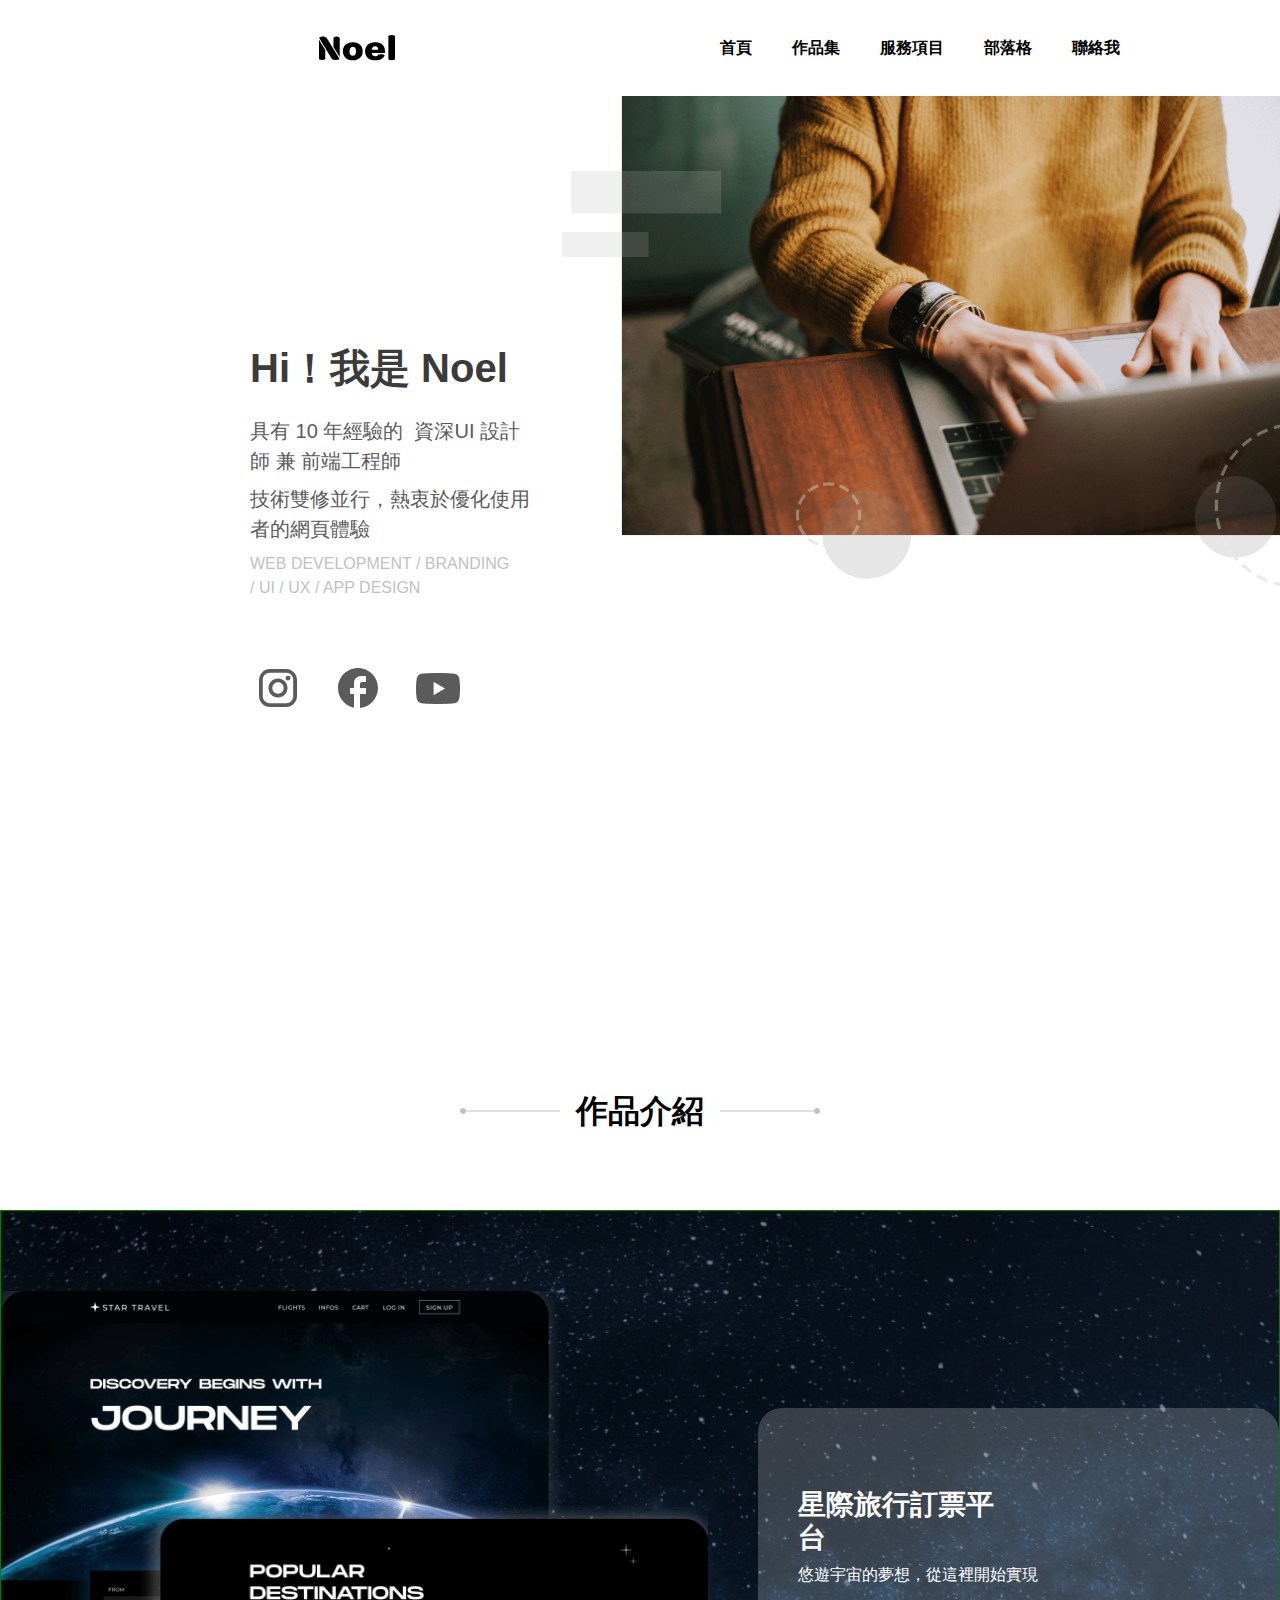
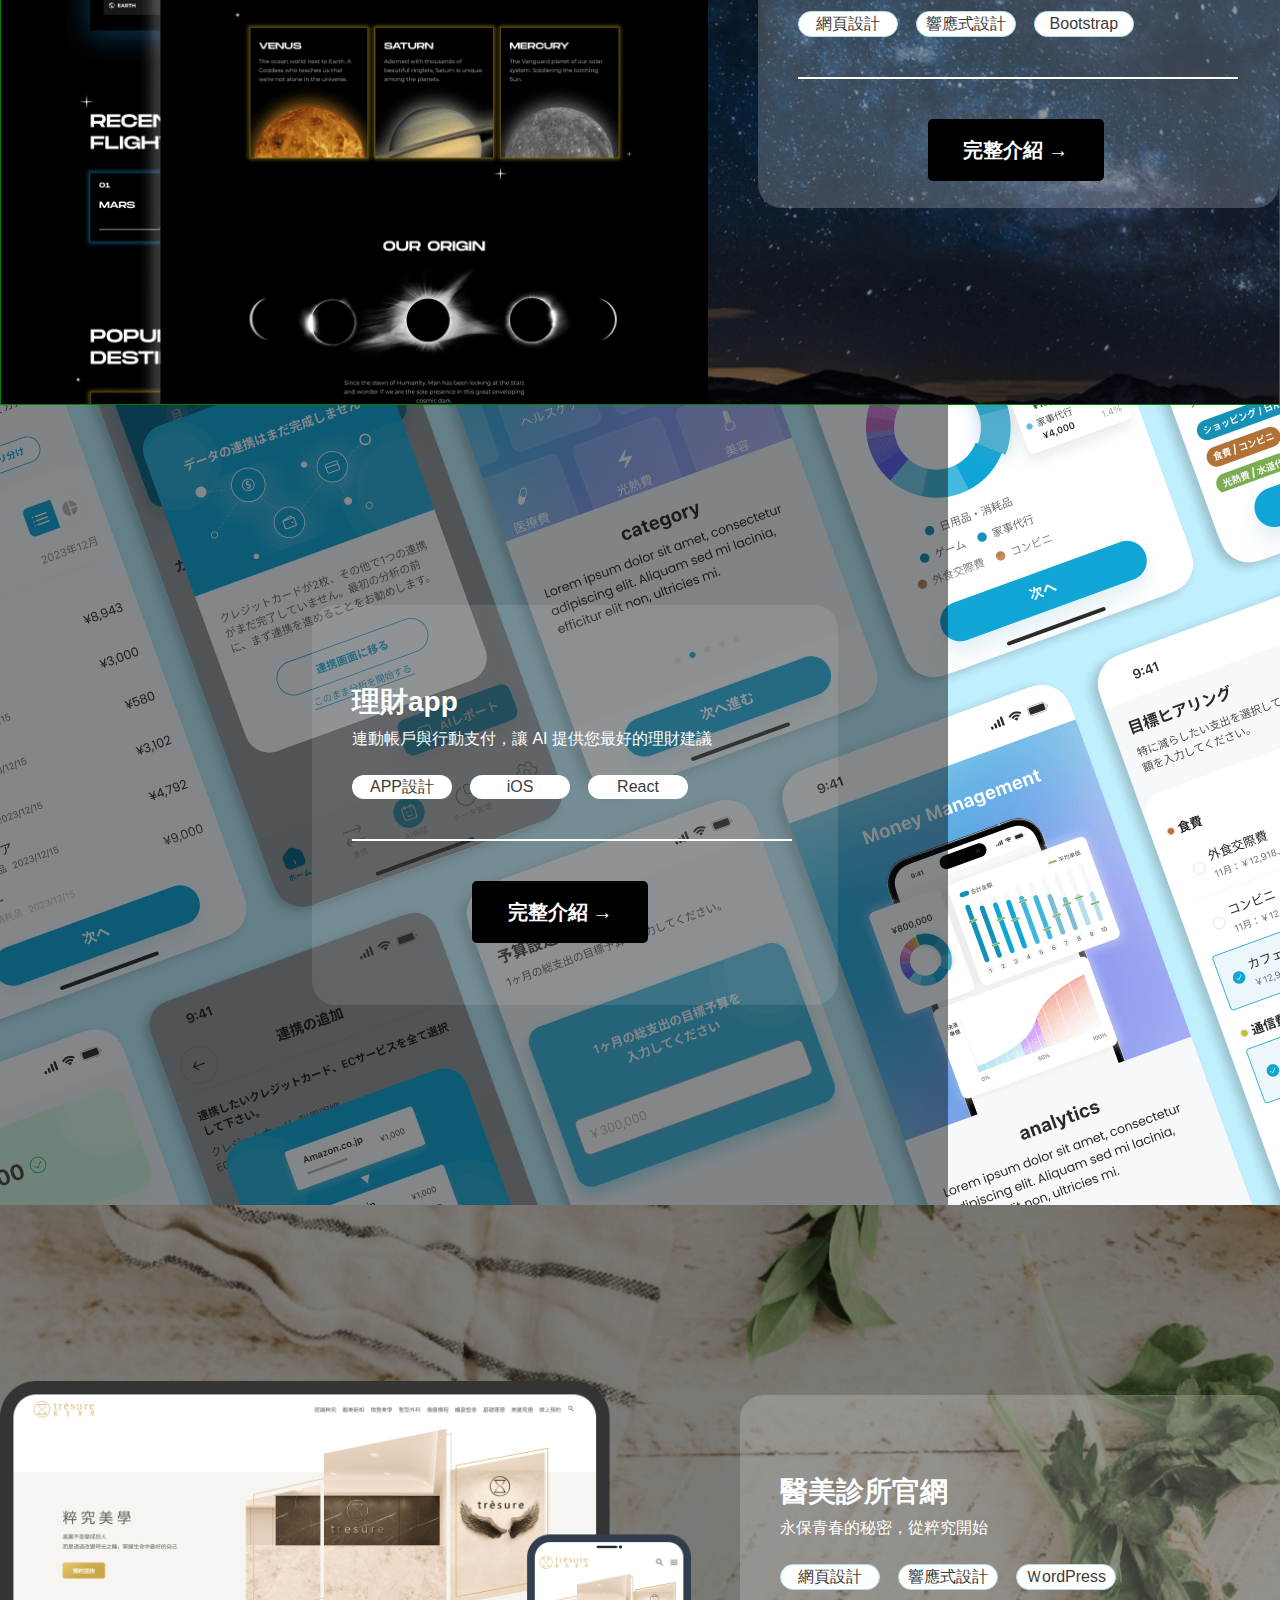
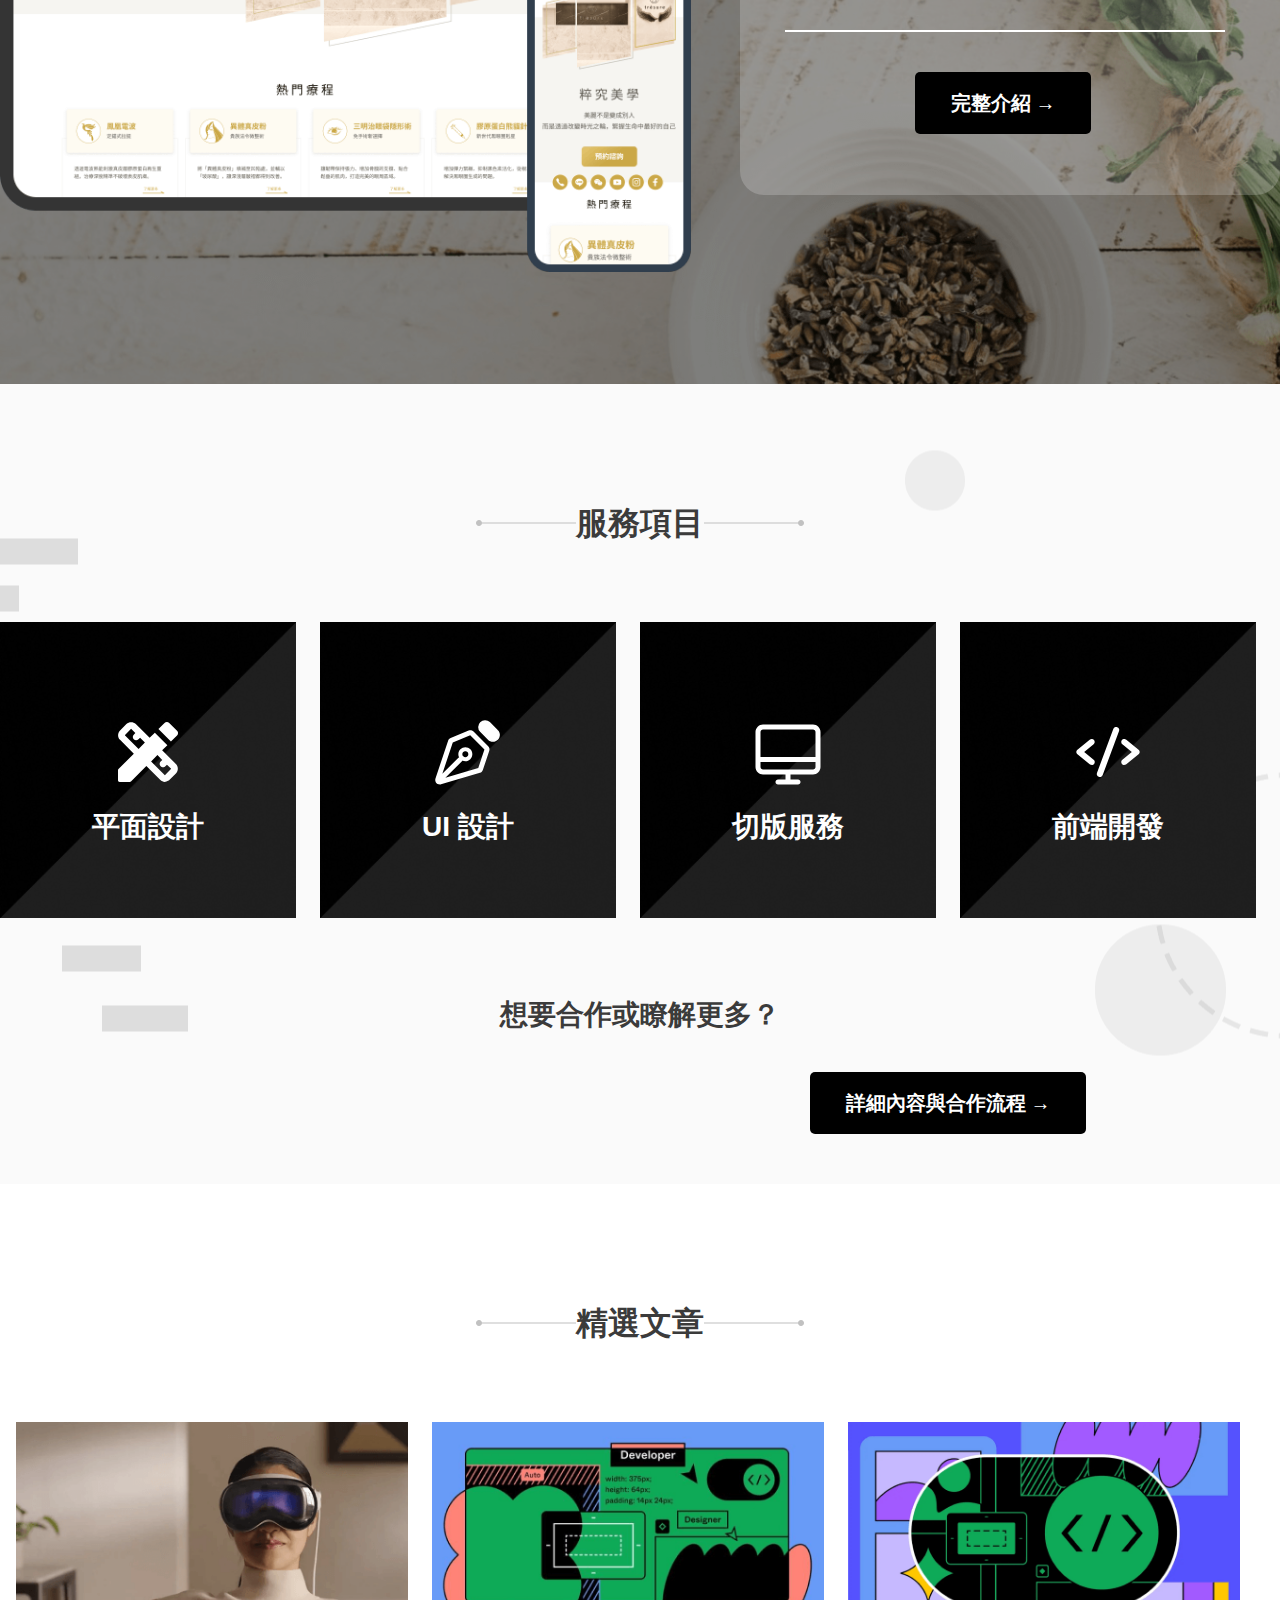
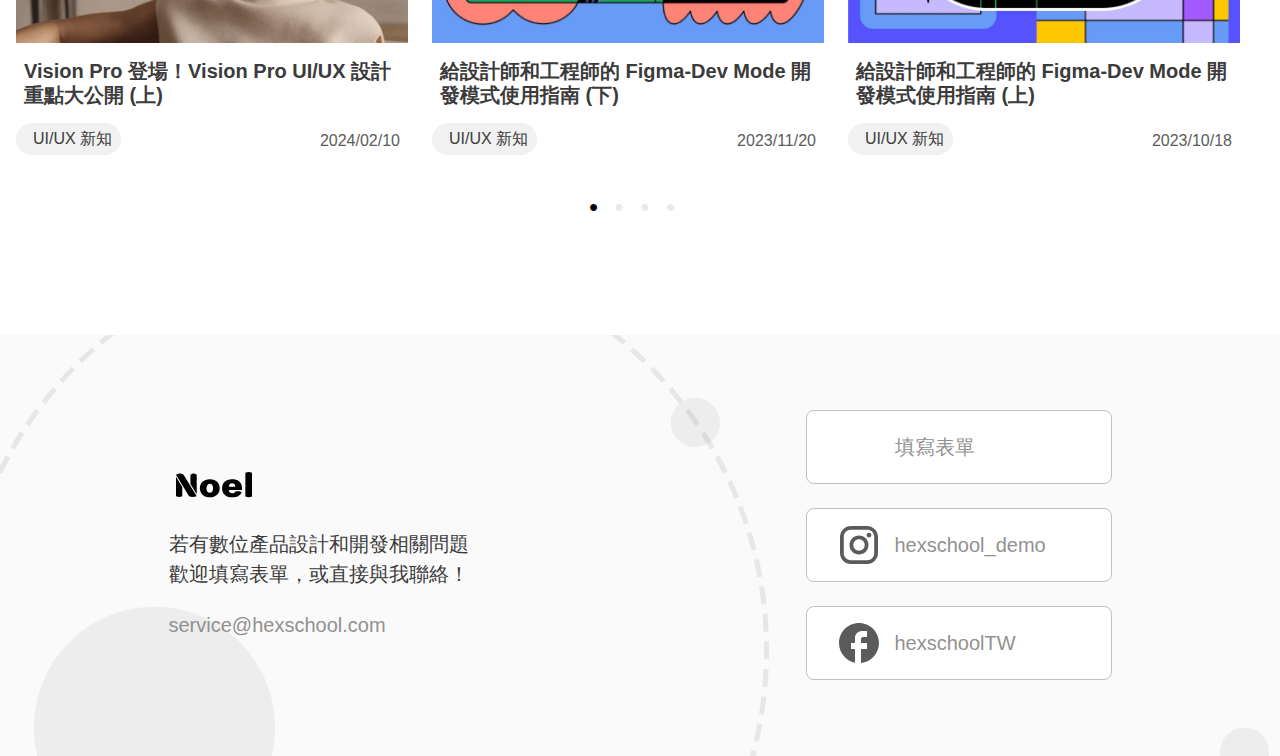
==== index.html @ 392c4e14 "切版任務二PC&RWD製作" ====
<!DOCTYPE html>
<html lang="en">
<head>
    <meta charset="UTF-8">
    <meta name="viewport" content="width=device-width, initial-scale=1.0">
    <title>切版任務二_首頁</title>
    <link rel="stylesheet" href="css/style.css">
</head>
<body>
    <div class="warp">
        <div class="header">
            <img  class="headerLogo" src="img/logo.svg" alt="Noel的logo">
            <ul class="headerUL">
                  <li><a href="#">首頁</a></li>
                  <li><a href="#">作品集</a></li>
                  <li><a href="#">服務項目</a></li>
                  <li><a href="#">部落格</a></li>
                  <li><a href="#">聯絡我</a></li>
            </ul>
        </div>

        <div class="content01">
            <div class="content01-img">
                <img src="img/hero-lg.png" alt="男人敲電腦">
            </div>
            <div class="content01-Text">
                <h1 class="content01-Text-lg">Hi！我是 Noel</h1>
                <p class="content01-Text-mid">具有 10 年經驗的&nbsp;&nbsp資深UI 設計師 兼 前端工程師</p>
                <p class="content01-Text-mid">技術雙修並行，熱衷於優化使用者的網頁體驗</p>
                <p class="content01-Text-sm">WEB DEVELOPMENT / BRANDING / UI / UX / APP DESIGN</p>
                <div class="content01-Limg">
                    <img src="img/instagram.svg" alt="ig">
                    <img src="img/facebook.svg" alt="fb">
                    <img src="img/youtube.png" alt="yt">
                </div>
            </div>
        </div>

        <div class="content02">
                <img src="img/title-deco-left-lg.png" alt="">
                <h2>作品介紹</h2>
                <img src="img/title-deco-right-lg.png" alt="">
        </div>

        <div class="content03">
            <div class="content03-imgText">
                <div class="content03-img">
                    <img src="img/homepage-work1.png" alt="">
                </div>

                <div class="content03-Text">
                    <h3>星際旅行訂票平台</h3>
                    <p class="content03-Text-P">悠遊宇宙的夢想，從這裡開始實現</p>
                    <ul>
                        <a href="#"><li>網頁設計</li></a>
                        <a href="#"><li>響應式設計</li></a>
                        <a href="#"><li>Bootstrap</li></a>
                    </ul>
                    <div class="White-Line-03"></div>
                    <div class="Introduction-BTN-03">
                        <p class="Introduction-BTN-P-03">完整介紹 →</p>
                    </div>
                </div>
                
                
            </div>
        </div>

        <div class="content04">
            <div class="content04-imgText">
                <div class="content04-Text">
                    <h4>理財app</h4>
                    <p class="content04-Text-P">連動帳戶與行動支付，讓 AI 提供您最好的理財建議</p>
                    <ul>
                        <a href="#"><li>APP設計</li></a>
                        <a href="#"><li>iOS</li></a>
                        <a href="#"><li>React</li></a>
                    </ul>
                    <div class="White-Line-04"></div>
                    <div class="Introduction-BTN-04">
                        <p class="Introduction-BTN-P-04">完整介紹 →</p>
                    </div>
                </div>
            </div>
        </div>

        <div class="content05">
            <div class="content05-imgText">
                <div class="content05-img">
                    <img src="img/homepage-work3.png" alt="">
                </div>

                <div class="content05-Text">
                    <h4>醫美診所官網</h4>
                    <p class="content05-Text-P">永保青春的秘密，從粹究開始</p>
                    <ul>
                        <a href="#"><li>網頁設計</li></a>
                        <a href="#"><li>響應式設計</li></a>
                        <a href="#"><li>ＷordPress</li></a>
                    </ul>
                    <div class="White-Line-05"></div>
                    <div class="Introduction-BTN-05">
                        <p class="Introduction-BTN-P-05">完整介紹 →</p>
                    </div>
                </div>
            </div>
        </div>

        <div class="content06">
            <div class="content06-title">
                <img src="img/title-deco-left-lg.png" alt="">
                <h5>服務項目</h5>
                <img src="img/title-deco-right-lg.png" alt="">
            </div>
            <div class="content06-text">
                <div class="content06-imgText">
                    <img class="c01-bot" src="img/service-item-bg.png" alt="">
                    <img class="c01-top" src="img/service-item-visual.svg" alt="">
                    <p class="c01-text">平面設計</p>
                </div>

                <div class="content06-imgText">
                    <img class="c01-bot" src="img/service-item-bg.png" alt="">
                    <img class="c01-top" src="img/service-item-ui.svg" alt="">
                    <p class="c01-text">UI 設計</p>
                </div>

                <div class="content06-imgText">
                    <img class="c01-bot" src="img/service-item-bg.png" alt="">
                    <img class="c01-top" src="img/service-item-html&css.svg" alt="">
                    <p class="c01-text">切版服務</p>
                </div>

                <div class="content06-imgText">
                    <img class="c01-bot" src="img/service-item-bg.png" alt="">
                    <img class="c01-top" src="img/service-item-front-end.svg" alt="">
                    <p class="c01-text">前端開發</p>
                </div>
            </div>

            <p class="content06-footer">想要合作或瞭解更多？</p>
            
            <div class="Introduction-BTN-06">
                <p class="Introduction-BTN-P-06">詳細內容與合作流程 →</p>
            </div>

        </div>

        <div class="content07">
            <div class="content07-title">
                <img src="img/title-deco-left-lg.png" alt="">
                <h6>精選文章</h6>
                <img src="img/title-deco-right-lg.png" alt="">
            </div>
            <div class="content07-imgText">
                <div class="content07-box">
                    <img src="img/article-image1.png" alt="">
                    <p class="con07-title">Vision Pro 登場！Vision Pro UI/UX 設計重點大公開 (上)</p>
                    <div class="content07-box-time">
                       <p class="con07-tag">UI/UX 新知</p>
                       <p class="con07-time">2024/02/10</p> 
                    </div>
                </div>

                <div class="content07-box">
                    <img src="img/article-image2.png" alt="">
                    <p class="con07-title">給設計師和工程師的 Figma-Dev Mode 開發模式使用指南 (下)</p>
                    <div class="content07-box-time">
                       <p class="con07-tag">UI/UX 新知</p>
                       <p class="con07-time">2023/11/20</p> 
                    </div>
                </div>

                <div class="content07-box">
                    <img src="img/article-image3.png" alt="">
                    <p class="con07-title">給設計師和工程師的 Figma-Dev Mode 開發模式使用指南 (上)</p>
                    <div class="content07-box-time">
                       <p class="con07-tag">UI/UX 新知</p>
                       <p class="con07-time">2023/10/18</p> 
                    </div>
                </div>
            </div>
            <div class="content07-footer">
                <ul>
                    <li>●</li>
                    <li class="half-o">●</li>
                    <li class="half-o">●</li>
                    <li class="half-o">●</li>
                </ul>
            </div>
        </div>
        <div class="footer">
            <div class="footer-text">
                <img class="footer-small-logo" src="img/logo.svg" alt="">
                <p class="footer-normal">若有數位產品設計和開發相關問題</p>
                <p class="footer-normal">歡迎填寫表單，或直接與我聯絡！</p>
                <p class="footer-half">service@hexschool.com</p>
            </div>

            <ul class="footer-UL">
                <div class="footer-box">
                    <img src="img/list.svg" alt="">
                    <li><a href="#">填寫表單</a></li>
                </div>
                <div class="footer-box">
                    <img src="img/instagram.svg" alt="">
                    <li><a href="#">hexschool_demo</a></li>
                </div>
                <div class="footer-box">
                    <img src="img/facebook.svg" alt="">
                    <li><a href="#">hexschoolTW</a></li>
                </div>

                
                
            </ul>
    
        </div>









    </div>






</body>
</html>
---- css/style.css ----
/* http://meyerweb.com/eric/tools/css/reset/ 
   v2.0 | 20110126
   License: none (public domain)
*/

html, body, div, span, applet, object, iframe,
h1, h2, h3, h4, h5, h6, p, blockquote, pre,
a, abbr, acronym, address, big, cite, code,
del, dfn, em, img, ins, kbd, q, s, samp,
small, strike, strong, sub, sup, tt, var,
b, u, i, center,
dl, dt, dd, ol, ul, li,
fieldset, form, label, legend,
table, caption, tbody, tfoot, thead, tr, th, td,
article, aside, canvas, details, embed, 
figure, figcaption, footer, header, hgroup, 
menu, nav, output, ruby, section, summary,
time, mark, audio, video {
	margin: 0;
	padding: 0;
	border: 0;
	font-size: 100%;
	font: inherit;
	vertical-align: baseline;
}
/* HTML5 display-role reset for older browsers */
article, aside, details, figcaption, figure, 
footer, header, hgroup, menu, nav, section {
	display: block;
}
body {
	line-height: 1;
}
ol, ul {
	list-style: none;
}
blockquote, q {
	quotes: none;
}
blockquote:before, blockquote:after,
q:before, q:after {
	content: '';
	content: none;
}
table {
	border-collapse: collapse;
	border-spacing: 0;
}
img{
    max-width:100%;
    height:auto;
	display: block;
}
*,*::before,*::after{
	box-sizing:border-box;
}

.warp{
    max-width: 1920px;
    margin: 0 auto;
}


/*你好，冒險者，以下是header區域*/


.header{
	background: #fff;
	display: flex;
	align-items: center;
}
.headerLogo{
	padding-left: 312px;
	padding-right: 318px;
	padding-top: 28px;
	padding-bottom: 28px;
}

.headerUL{
	display: flex;
    justify-content: center;
	align-items: center;
}

.headerUL li{
	padding-top: 32px;
	padding-bottom: 32px;
	padding-right: 40px;
}
.headerUL li a{
	width: 48px;
	color: #000;
	font-weight: 600;
	font-size: 16px;
	line-height: 24px;
}
.headerUL a{
	text-decoration: none;
	color: #000;
}

/*你好，冒險者，以下是content01區域*/

.content01{
	display: flex;
	flex-direction:row-reverse;
	justify-content: space-between;
}

.content01-Limg{
	display: flex;
	justify-content: flex-start;
	align-items: center;
}
.content01-Limg img{
	padding-right: 24px;
	padding-bottom: 256px;
}
.content01-img img{
	padding-left: 24px;
}
.content01-Text{
	padding-left: 250px;
}
.content01-Text-lg{
	color: #3B3B3B;
	font-family: "noto sans", sans-serif;
	font-size: 40px;
	font-weight: 600;
	line-height: 48px;
	padding-bottom: 24px;
	padding-top: 248px;
}
.content01-Text-mid{
	color: #5B5B5B;
	font-family: "noto sans", sans-serif;
	font-size: 20px;
	font-weight: 400;
	line-height: 30px;
	padding-bottom: 8px;
}

.content01-Text-sm{
	color: #C1C1C1;
	font-family: "noto sans", sans-serif;
	font-size: 16px;
	font-weight: 400;
	line-height: 24px;
	padding-bottom: 60px;
	padding-right: 24px;
}
.content01_bottom{
	display: flex;
	justify-content: center;
	align-items: center;
}

/*你好，冒險者，以下是content02區域，也就是作品介紹區域*/

.content02{
	display: flex;
	justify-content:center;
	align-items:center;
	padding-top: 120px;
	padding-bottom: 80px;
}

.content02 h2{
	color: #000;
	font-family: "noto sans", sans-serif;
	font-size: 32px;
	font-weight: 600;
	line-height: 38.4px;
	padding-left: 16px;
	padding-right: 16px;
}


/*你好，冒險者，以下是content03區域，也就是星際旅行區域*/


.content03{
	border: 1px solid green;
	position: relative; 
}

.content03::before {
	content:'';
	position: absolute;
	background-size:cover;
	background-position: center;
	background-repeat: no-repeat;
	/*background-image: url("https://i.postimg.cc/Zq93vSw3/homepage-work1-bg.png");*/
	background-image: url("../img/homepage-work1-bg.png");
	top: 0;
	left: 0;
	width: 100%;
	height: 100%;
  }
.content03-imgText{
	display: flex;
	justify-content: center;
	align-items: center;
	background-color: rgba(0, 0, 0, 0.5); /* 半透明的黑色遮罩 */
	position: relative;
}
.content03-img{
	padding-top: 80px;
	padding-right: 50px;
}
.content03-Text{
	display: flex;
	flex-direction: column;
	justify-content: flex-start;
	align-items:flex-start;
	background: #fff;
	background-color: rgba(255, 255, 255, 20%);
	border-radius: 24px;
	padding-left: 40px;
	height: 400px;
}
.White-Line-03{
	width: 440px;
	height: 1px;
	border-top: solid #fff 2px;
	padding-bottom: 40px;
}
.Introduction-BTN-03{
	width: 176px;
	height: 62px;
	background: #000000;
	border-radius: 5px;
	margin-left: 130px;
}
.Introduction-BTN-P-03{
	font-size: 20px;
	color: #fff;
	text-align: center;
	line-height: 30px;
	font-weight: 700;
	margin-top: 16px;
}
.content03-Text h3{
	color: #fff;
	font-family: "noto sans", sans-serif;
	font-size:28px ;
	font-weight:700;
	line-height:33.6px ;
	padding-top: 80px;
	padding-right: 262px;
}
.content03-Text-P{
	color: #fff;
	font-family: "noto sans", sans-serif;
	font-size: 16px;
	font-weight: 400;
	line-height: 24px;
	padding-top: 8px;
}
.content03-Text ul{
	padding-top: 24px;
	display: flex;
	justify-content: flex-start;
	align-items: center;
}
.content03-Text li{
	width: 100px;
	color: #3B3B3B;
	background: #fff;
	border-radius: 16px;
	border: 1px solid powderblue;
}
.content03-Text a{
	color: #3B3B3B;
	text-align: center;
	font-family: "noto sans", sans-serif;
	font-size: 16px;
	font-weight: 400;
	line-height: 24px;
	text-decoration: none;
	padding-right: 18px;
	padding-bottom: 40px;
}


/*你好，冒險者，以下是content04區域，也就是理財APP區域*/


.content04{
	display: flex;
	background-image: url("../img/homepage-work2-lg.png");
	background-repeat: no-repeat;
	background-attachment: scroll;
	height: 800px;
}

.content04-Text{
	background: #FFFFFF1A;
	background-color: rgba(255, 255, 255, 10%);
	border-radius: 24px;
	height: 400px;
}

.White-Line-04{
	width: 440px;
	height: 1px;
	border-top: solid #fff 2px;
	padding-bottom: 40px;
	margin-left: 40px;
}
.Introduction-BTN-04{
	width: 176px;
	height: 62px;
	background: #000000;
	border-radius: 5px;
	margin-left: 160px;
	margin-bottom: 56px;
}
.Introduction-BTN-P-04{
	font-size: 20px;
	color: #fff;
	text-align: center;
	line-height: 30px;
	font-weight: 700;
	margin-top: 0px;
	padding-top: 16px;
}

.content04-imgText{
	width: 948px;
	background: #0A101380;
	background-color: rgba(10, 16, 19, 50%);
	padding-top: 200px;
	padding-left: 312px;
	padding-right: 110px;
	padding-bottom: 200px;
}
.content04-Text h4{
	color: #fff;
	font-family: "noto sans", sans-serif;
	font-size:28px ;
	font-weight:700;
	line-height:33.6px ;
	padding-left: 40px;
	padding-top: 80px;
	padding-right: 262px;
}
.content04-Text-P{
	color: #fff;
	font-family: "noto sans", sans-serif;
	font-size: 16px;
	font-weight: 400;
	line-height: 24px;
	padding-top: 8px;
	padding-left: 40px;
}
.content04-Text ul{
	padding-top: 24px;
	display: flex;
	justify-content: flex-start;
	align-items: center;
	padding-left: 40px;
}
.content04-Text li{
	width: 100px;
	color: #3B3B3B;
	background: #fff;
	border-radius: 16px;
}
.content04-Text a{
	color: #3B3B3B;
	text-align: center;
	font-family: "noto sans", sans-serif;
	font-size: 16px;
	font-weight: 400;
	line-height: 24px;
	text-decoration: none;
	padding-right: 18px;
	padding-bottom: 40px;
}

/*你好，冒險者，以下是content05區域，也就是醫療美容區域*/

.content05{
	position: relative; 
}

.content05::before {
	content:'';
	position: absolute;
	background-size:cover;
	background-position: center;
	background-repeat: no-repeat;
	/*background-image: url("https://i.postimg.cc/Zq93vSw3/homepage-work1-bg.png");*/
	background-image: url("../img/homepage-work3-bg.png");
	top: 0;
	left: 0;
	width: 100%;
	height: 100%;
  }

.White-Line-05{
	width: 440px;
	height: 1px;
	border-top: solid #fff 2px;
	padding-bottom: 40px;
	margin-left: 5px;
	margin-right: 55px;
}
.Introduction-BTN-05{
	width: 176px;
	height: 62px;
	background: #000000;
	border-radius: 5px;
	margin-left: 135px;
	margin-bottom: 56px;
}
.Introduction-BTN-P-05{
	font-size: 20px;
	color: #fff;
	text-align: center;
	line-height: 30px;
	font-weight: 700;
	padding-top: 16px;
	padding-bottom: 16px;
}
.content05-imgText{
	background-color: rgba(0, 0, 0, 0.5); /* 半透明的黑色遮罩 */
	position: relative;
	display: flex;
	justify-content: center;
	align-items: center;
}
.content05-img{
	padding-top: 176px;
	padding-right: 49px;
	padding-bottom: 112px;
}
.content05-Text{
	display: flex;
	flex-direction: column;
	background: #fff;
	background-color: rgba(255, 255, 255, 20%);
	border-radius: 24px;
	height: 400px;
	padding-left: 55px;
	padding-bottom: 200px;
	padding-left: 40px;
}
.content05-Text h4{
	color: #fff;
	font-family: "noto sans", sans-serif;
	font-size:28px ;
	font-weight:700;
	line-height:33.6px ;
	padding-top: 80px;
	padding-right: 262px;
}
.content05-Text-P{
	color: #fff;
	font-family: "noto sans", sans-serif;
	font-size: 16px;
	font-weight: 400;
	line-height: 24px;
	padding-top: 8px;
}
.content05-Text ul{
	padding-top: 24px;
	display: flex;
	justify-content: flex-start;
	align-items: center;
}
.content05-Text li{
	width: 100px;
	color: #3B3B3B;
	background: #fff;
	border-radius: 16px;
	border: 1px solid powderblue;
}
.content05-Text a{
	color: #3B3B3B;
	text-align: center;
	font-family: "noto sans", sans-serif;
	font-size: 16px;
	font-weight: 400;
	line-height: 24px;
	text-decoration: none;
	padding-right: 18px;
	padding-bottom: 40px;
}

/*你好，冒險者，以下是content06區域，也就是服務項目區域*/


.content06{
	background-position: center;
	background-repeat: no-repeat;
	background-image: url("../img/homepage-services-bg.png");
	width:100%;
	height: 800px;
}
.content06-title{
	display: flex;
	justify-content:center;
	align-items:center;
	padding-top: 120px;
	padding-bottom: 80px;
}
.content06-title h5{
	color: #3B3B3B;
	font-size: 32px ;
	font-weight: 600;
	font-family: Noto Sans,sans-serif;
	line-height: 38.4px;
}
.content06-text{
	display: flex;
	flex-direction: row;
	justify-content:center;
	align-items: center;
}
.content06-imgText{
	display: flex;
	flex-direction: column;
	justify-content:flex-start;
	align-items: center;
	padding-right: 24px;
}
.c01-bot{
	position: relative; 

}
.c01-top{
	position: absolute;
	padding-top: 90px;
}
.c01-text{
	position: absolute;
	color: #FFFFFF;
	font-size: 28px;
	font-family: Noto Sans,sans-serif;
	font-weight: 700;
	line-height: 42px;
	padding-top: 184px;
}
.content06-footer{
	display: flex;
	justify-content: center;
	align-items: center;
	color: #3B3B3B;
	font-size: 28px ;
	font-weight: 600;
	font-family: Noto Sans,sans-serif;
	line-height: 33.6px;
	padding-top: 80px;
	padding-bottom: 40px;
}
.Introduction-BTN-06{
	width: 276px;
	height: 62px;
	background: #000000;
	border-radius: 5px;
	margin-left: 810px;
	margin-bottom: 120px;
}
.Introduction-BTN-P-06{
	font-size: 20px;
	color: #fff;
	text-align: center;
	line-height: 30px;
	font-weight: 700;
	padding-top: 16px;
	padding-bottom: 16px;
}


/*你好，冒險者，以下是content07區域，也就是精選文章區域*/


.content07{
 background: #fff;
}
.content07-title{
	display: flex;
	justify-content:center;
	align-items:center;
	padding-top: 120px;
	padding-bottom: 80px;
}
.content07-title h6{
	color: #3B3B3B;
	font-size: 32px ;
	font-weight: 600;
	font-family: Noto Sans,sans-serif;
	line-height: 38.4px;
}
.content07-imgText{
	display: flex;
	justify-content: center;
	align-items: center;
}
.content07-box{
	width: 416px;
	padding-right: 24px;
	padding-bottom: 44px;
}
.content07-box-time{
	display: flex;
	justify-content: space-between;
	align-items: center;
}
.con07-title{
	color: #3B3B3B;
	font-size: 20px ;
	font-family: Noto Sans,sans-serif;
	font-weight: 700;
	line-height: 24px;
	padding-top: 16px;
	padding-bottom: 16px;
	padding-left: 8px;
}
.con07-tag{
	width: 105px;
	background: #F1F1F1;
	border-radius:16px;
	text-align: center;
	color: #3B3B3B;
	font-size: 16px ;
	font-family: Noto Sans,sans-serif;
	font-weight: 400;
	line-height: 24px;
	padding-top: 4px;
	padding-bottom: 4px;
	padding-left: 8px;
}
.con07-time{
	color: #5B5B5B;
	font-size: 16px ;
	font-family: Noto Sans,sans-serif;
	font-weight: 400;
	line-height: 24px;
	padding-top: 4px;
	padding-right: 8px;
}
.content07-footer{
	display: flex;
	justify-content:center;
	align-items: center;
	flex-wrap: wrap;
}
.content07-footer ul{
	display: flex;
	justify-content:center;
	align-items: center;
}
.content07-footer li{
	padding-right: 16px;
	padding-bottom: 120px;
}

.half-o{
	color: #E9E9E9;
}


/*你好，冒險者，以下是footer區域*/

.footer{
	display: flex;
	flex-direction: row;
	justify-content: space-around;
	align-items: center;
	background-image: url(../img/footer-bg-lg.png);
}
.footer-small-logo{
	padding-bottom: 24px;
	padding-top: 130.32px;
}
.footer-text{
	display: flex;
	flex-direction: column;
	justify-content: flex-start;
	align-items: flex-start;
}
.footer-normal{
	color: #3B3B3B;
	font-size: 20px;
	font-weight: 400;
	font-family: Noto Sans,sans-serif;
	line-height: 30px;
}
.footer-half{
	color: #919191;
	font-size: 20px;
	font-weight: 400;
	font-family: Noto Sans,sans-serif;
	line-height: 24px;
	padding-top: 24px;
	padding-bottom: 119px;
}
.footer-box{
	position: relative;
	color: #919191;
}

.footer-box img{
	position: absolute;
	padding-top: 9px;
	padding-bottom: 9px;
	padding-left: 25px;
	padding-right: 10px;
}

.footer-UL li{
	width: 306px;
	border: 1px solid #C1C1C1;
	background: #FFFFFF;
	margin-top: 24px;
	margin-bottom: 24px;
	padding-top: 21px;
	padding-bottom: 21px;
	border-radius: 8px;
	text-align:left;
	color: #919191;
	font-size: 20px;
	font-weight: 400;
	font-family: Noto Sans,sans-serif;
	line-height: 30px;

}
.footer-UL a{
	text-decoration: none;
	color: #919191;
	padding-left: 88px;
	
}
.footer-UL li:hover{
	background: black;
	color: #fff;
}
.footer-UL a:hover{
	background: black;
	color: #fff;
}


/*你好，冒險者，以下是375尺寸會看到的世界*/


@media (max-width:375px)
{
	/*這邊開始寫你規劃的css*/
	/*你好，冒險者，以下是header區域*/
	.warp{
		max-width: 375px;
		margin: 0 auto;
		border: 1px solid rebeccapurple;
	}
	.header{
		border: 1px solid red;
		background: #fff;
		display: flex;
		align-items: center;
	}
	.headerLogo{
		padding-left: 12px;
		padding-top: 11.5px;
		padding-bottom: 11.5px;
		padding-right: 15px;
	}
	.headerUL{
		display: flex;
		flex-direction: column;
		justify-content: center;
		align-items: center;
		padding-left: 150px;
	}
	
	.headerUL li{
		padding-top: 3px;
		padding-bottom: 24px;
		padding-right: 4px;
	}
	.headerUL li a{
		width: 20px;
		color: #000;
		font-weight: 700;
		font-size: 20px;
		line-height: 24px;
	}
	.headerUL a{
		text-decoration: none;
		color: #000;
	}

	/*你好，冒險者，以下是content01區域*/

	.content01{
		display: flex;
		flex-direction:column;
		justify-content: left;
		align-items: center;
	}
	.content01-img img{
		padding-left: 0px;
		background-image: url(../img/hero-sm.png);
	}
	.content01-Text{
		padding-left: 0px;
		text-align: center;
		display: flex;
		flex-direction: column;
		align-items: center;
		justify-content: center;
	}
	.content01-Text-lg{
		color: #3B3B3B;
		font-family: "noto sans", sans-serif;
		font-size: 32px;
		font-weight: 700;
		line-height: 38.4px;
		padding-bottom: 24px;
		padding-top: 40px;
	}
	.content01-Text-mid{
		width: 200px;
		color: #5B5B5B;
		font-family: "noto sans", sans-serif;
		font-size: 20px;
		font-weight: 400;
		line-height: 30px;
		padding-bottom: 8px;
	}

	.content01-Text-sm{
		width: 270px;
		text-align: center;
		color: #C1C1C1;
		font-family: "noto sans", sans-serif;
		font-size: 16px;
		font-weight: 400;
		line-height: 24px;
		padding-bottom: 24px;
		padding-right: 0px;
	}
	.content01_bottom{
		display: flex;
		justify-content: center;
		align-items: center;
	}
	.content01-Limg{
		display: flex;
		justify-content: flex-start;
		align-items: center;
	}
	.content01-Limg img{
		padding-right: 24px;
		padding-bottom: 45.71px;
	}
	
	
	/*你好，冒險者，以下是content02區域，也就是作品介紹區域*/

	.content02{
		display: flex;
		justify-content:center;
		align-items:center;
		padding-top: 40px;
		padding-bottom: 40px;
	}
	.content02 h2{
		color: #000;
		font-family: "noto sans", sans-serif;
		font-size: 24px;
		font-weight: 700;
		line-height: 28.8px;
		padding-left: 16px;
		padding-right: 16px;
	}




	/*你好，冒險者，以下是content03區域，也就是星際旅行區域*/


	.content03{
		border: 1px solid green;
		position: relative; 
	}

	.content03::before {
		content:'';
		position: absolute;
		background-size:cover;
		background-position: center;
		background-repeat: no-repeat;
		/*background-image: url("https://i.postimg.cc/Zq93vSw3/homepage-work1-bg.png");*/
		background-image: url("../img/homepage-work1-bg.png");
		top: 0;
		left: 0;
		width: 100%;
		height: 100%;
	}
	.content03-imgText{
		display: flex;
		flex-direction: column;
		justify-content: center;
		align-items: center;
		background-color: rgba(0, 0, 0, 0.5); /* 半透明的黑色遮罩 */
		position: relative;
	}
	.content03-img{
		padding-top: 93px;
		padding-right: 39.92px;
		padding-left: 40px;
	}
	.content03-Text{
		display: flex;
		flex-direction: column;
		justify-content: center;
		align-items:center;
		border: 1px solid red;
		background: #fff;
		border-radius: 0px;
		padding-left: 0px;
		height: 100%;
	}
	.content03-Text h3{
		text-align: center;
		color: #000;
		font-family: "noto sans", sans-serif;
		font-size:24px ;
		font-weight:700;
		line-height:24px ;
		padding-top: 24px;
		padding-right: 30px;
		padding-left: 0px;
		padding-bottom: 8px;
	}
	.content03-Text-P{
		text-align: center;
		color: #5B5B5B;
		font-family: "noto sans", sans-serif;
		font-size: 16px;
		font-weight: 400;
		line-height: 24px;
		padding-top: 0px;
		padding-right: 60px;
		padding-bottom: 16px;
	}
	.content03-Text ul{
		padding-top: 0px;
		display: flex;
		justify-content: flex-start;
		align-items: center;
	}
	.content03-Text li{
		width: 100px;
		color: #3B3B3B;
		background: #F1F1F1;
		border-radius: 16px;
	}
	.content03-Text a{
		color: #3B3B3B;
		text-align: center;
		font-family: "noto sans", sans-serif;
		font-size: 16px;
		font-weight: 400;
		line-height: 24px;
		text-decoration: none;
		padding-right: 18px;
		padding-bottom: 20px;
	}
	.White-Line-03{
		width: 100px;
		height: 1px;
		padding-bottom: 0px;
	}
	.Introduction-BTN-03{
		width: 128px;
		height: 40px;
		background: #000000;
		border-radius: 5px;
		margin-left: 5px;
		margin-bottom: 48px;
	}
	.Introduction-BTN-P-03{
		font-size: 16px;
		color: #fff;
		text-align: center;
		line-height: 24px;
		font-weight: 700;
		padding-top: 0px;
		padding-right: 3px;
		margin-bottom: 60px;
		margin-top: 10px;
	}
	
	

	/*你好，冒險者，以下是content04區域，也就是理財APP區域*/


	.content04{
		display: flex;
		background-image: url("../img/homepage-work2-sm.png");
		background-repeat: no-repeat;
		background-attachment: scroll;
		height: 100%;
	}
	.content04-imgText{
		width: 100%;
		background: none;
		background-color: rgba(10, 16, 19, 0%);
		padding-top: 390px;
		padding-left: 0px;
		padding-right: 0px;
		padding-bottom: 0px;
	}
	.content04-Text{
		background: #fff;
		border-radius: 0px;
		height: 100%;
	}
	.White-Line-04{
		width: 20px;
		height: 0px;
		border-top: solid #fff 0px;
		padding-bottom: 0px;
		margin-left: 0px;
	}
	.Introduction-BTN-04{
		width: 128px;
		height: 40px;
		background: #000000;
		border-radius: 5px;
		margin-left: 100px;
		margin-bottom: 56px;
	}
	.Introduction-BTN-P-04{
		font-size: 16px;
		color: #fff;
		text-align: center;
		line-height: 24px;
		font-weight: 700;
		padding-top: 8px;
		padding-bottom: 16px;
		padding-right: 3px;
	}
	.content04-Text h4{
		text-align: center;
		color: #1E1E1E;
		font-family: "noto sans", sans-serif;
		font-size:20px ;
		font-weight:700;
		line-height:24px ;
		padding-left: 0px;
		padding-top: 20px;
		padding-right: 0px;
	}
	.content04-Text-P{
		width: 327px;
		text-align: center;
		color: #5B5B5B;
		font-family: "noto sans", sans-serif;
		font-size: 16px;
		font-weight: 400;
		line-height: 24px;
		padding-top: 8px;
		padding-left: 18px;
	}
	.content04-Text ul{
		width: 100%;
		padding-top: 16px;
		display: flex;
		justify-content: flex-start;
		align-items: center;
		padding-left: 65px;
	}
	.content04-Text li{
		width: 140%;
		color: #3B3B3B;
		background: #F1F1F1;
		border-radius: 16px;
	}
	.content04-Text a{
		color: #3B3B3B;
		text-align: center;
		font-family: "noto sans", sans-serif;
		font-size: 16px;
		font-weight: 400;
		line-height: 24px;
		text-decoration: none;
		padding-right: 30px;
		padding-bottom: 20px;
	}

	
	/*你好，冒險者，以下是content05區域，也就是醫療美容區域*/

	.content05{
		position: relative; 
	}
	.content05::before {
		content:'';
		position: absolute;
		background-size:cover;
		background-position:center;
		background-repeat: no-repeat;
		/*background-image: url("https://i.postimg.cc/Zq93vSw3/homepage-work1-bg.png");*/
		background-image: url("../img/homepage-work3-bg.png");
		top: 0;
		left: 0;
		width: 100%;
		height: 100%;
	}
	.content05-img{
		padding-top: 100px;
		padding-right: 30px;
		padding-bottom: 60px;
		padding-left: 30px;
	}
	.content05-Text{
		display: flex;
		flex-direction: column;
		background: #fff;
		background-color: rgba(255, 255, 255, 100%);
		border-radius: 0px;
		height: 100%;
		width: 100%;
		padding-left: 0px;
		padding-bottom: 0px;
		padding-left: 0px;
	}
	.White-Line-05{
		width: 0px;
		height: 1px;
		border-top: solid #fff 0px;
		padding-bottom: 0px;
		margin-left: 0px;
		margin-right: 0px;
	}
	.Introduction-BTN-05{
		width: 128px;
		height: 40px;
		background: #000000;
		border-radius: 5px;
		margin-left: 100px;
		margin-bottom: 56px;
	}
	.Introduction-BTN-P-05{
		font-size: 16px;
		color: #fff;
		text-align: center;
		line-height: 24px;
		font-weight: 700;
		padding-top: 8px;
		padding-bottom: 16px;
		padding-right: 3px;
	}
	.content05-imgText{
		background-color: rgba(0, 0, 0, 0.5); /* 半透明的黑色遮罩 */
		position: relative;
		display: flex;
		flex-direction: column;
		justify-content: center;
		align-items: center;
	}
	
	
	.content05-Text h4{
		text-align: center;
		color: #1E1E1E;
		font-family: "noto sans", sans-serif;
		font-size:20px ;
		font-weight:700;
		line-height:24px ;
		padding-top: 24px;
		padding-right: 0px;
	}
	.content05-Text-P{
		text-align: center;
		color: #5B5B5B;
		font-family: "noto sans", sans-serif;
		font-size: 16px;
		font-weight: 400;
		line-height: 24px;
		padding-top: 8px;
	}
	.content05-Text ul{
		padding-top: 16px;
		display: flex;
		justify-content: flex-start;
		align-items: center;
		padding-left: 10px;
	}
	.content05-Text li{
		width: 140%;
		color: #3B3B3B;
		background: #F1F1F1;
		border-radius: 16px;
	}
	.content05-Text a{
		color: #3B3B3B;
		text-align: center;
		font-family: "noto sans", sans-serif;
		font-size: 16px;
		font-weight: 400;
		line-height: 24px;
		text-decoration: none;
		padding-right: 35px;
		padding-bottom: 24px;
	}


	/*你好，冒險者，以下是content06區域，也就是服務項目區域*/


	.content06{
		background-position: center;
		background-repeat: no-repeat;
		background-image: url("../img/homepage-services-bg.png");
		width:100%;
		height: 100%;
	}
	.content06-title{
		display: flex;
		justify-content:center;
		align-items:center;
		padding-top: 80px;
		padding-bottom: 40px;
	}
	.content06-title h5{
		color: #3B3B3B;
		font-size: 24px ;
		font-weight: 700;
		font-family: Noto Sans,sans-serif;
		line-height: 28.8px;
	}
	.content06-text{
		display: flex;
		flex-direction: column;
		justify-content:center;
		align-items: center;
	}
	.content06-imgText{
		display: flex;
		flex-direction: column;
		justify-content:flex-start;
		align-items: center;
		padding-right: 34.5px;
		padding-left: 34.5px;
		padding-bottom: 24px;
	}
	.c01-bot{
		position: relative; 
		border-radius: 16px;
	}
	.c01-top{
		position: absolute;
		padding-top: 86.5px;
	}
	.c01-text{
		position: absolute;
		color: #FFFFFF;
		font-size: 28px;
		font-family: Noto Sans,sans-serif;
		font-weight: 700;
		line-height: 42px;
		padding-top: 180px;
	}
	.content06-footer{
		color: #3B3B3B;
		font-size: 20px ;
		font-weight: 700;
		font-family: Noto Sans,sans-serif;
		line-height: 24px;
		padding-top: 40px;
		padding-bottom: 24px;
	}
	.Introduction-BTN-06{
		width: 208px;
		height: 40px;
		background: #000000;
		border-radius: 5px;
		margin-left: 70px;
		margin-bottom: 88px;
	}
	.Introduction-BTN-P-06{
		font-size: 16px;
		color: #fff;
		text-align: center;
		line-height: 24px;
		font-weight: 700;
		padding-top: 8px;
		padding-bottom: 8px;
	}



	/*你好，冒險者，以下是content07區域，也就是精選文章區域*/


	.content07{
		background: #fff;
	}
	.content07-title{
		display: flex;
		justify-content:center;
		align-items:center;
		padding-top: 80px;
		padding-bottom: 40px;
	}
	.content07-title h6{
		color: #3B3B3B;
		font-size: 24px ;
		font-weight: 700;
		font-family: Noto Sans,sans-serif;
		line-height: 28.8px;
	}
	.content07-imgText{
		display: flex;
		flex-direction: column;
		justify-content: center;
		align-items: center;
	}
	.content07-box{
		width: 100%;
		padding-right: 12px;
		padding-left: 12px;
		padding-bottom: 48px;
	}
	.content07-box img{
		border-radius: 8px;
	}

	.content07-box-time{
		display: flex;
		justify-content: space-between;
		align-items: center;
	}
	.con07-title{
		width: 335px;
		color: #3B3B3B;
		font-size: 20px ;
		font-family: Noto Sans,sans-serif;
		font-weight: 600;
		line-height: 24px;
		padding-top: 16px;
		padding-bottom: 16px;
		padding-left: 4px;
	}
	.con07-tag{
		width: 105px;
		background: #F1F1F1;
		border-radius:16px;
		text-align: center;
		color: #3B3B3B;
		font-size: 16px ;
		font-family: Noto Sans,sans-serif;
		font-weight: 400;
		line-height: 24px;
		padding-top: 4px;
		padding-bottom: 4px;
		padding-left: 4px;
		margin-left: 12px;
	}
	.con07-time{
		color: #5B5B5B;
		font-size: 16px ;
		font-family: Noto Sans,sans-serif;
		font-weight: 400;
		line-height: 24px;
		padding-top: 4px;
		padding-right: 8px;
		margin-right: 8px;
	}
	.content07-footer{
		display: flex;
		justify-content:center;
		align-items: center;
		flex-wrap: wrap;
	}
	.content07-footer ul{
		display: flex;
		justify-content:center;
		align-items: center;
	}
	.content07-footer li{
		padding-right: 16px;
		padding-bottom: 80px;
	}


		
	/*你好，冒險者，以下是footer區域*/

	.footer{
		display: flex;
		flex-direction: column;
		justify-content: center;
		align-items: center;
		background-image: url(../img/footer-bg-sm.png);
	}
	.footer-small-logo{
		width: 120px;
		height: 54px;
		margin-bottom: 24px;
		margin-left: 100px;
		margin-right: 100px;
		margin-top: 40px;
		padding-top: 0px;
		padding-bottom: 0px;
		padding-left: 0px;
		padding-right: 0px;
	}
	.footer-text{
		display: flex;
		flex-direction: column;
		justify-content: center;
		align-items: center;
	}
	.footer-normal{
		color: #3B3B3B;
		font-size: 16px;
		font-weight: 400;
		font-family: Noto Sans,sans-serif;
		line-height: 24px;
	}
	.footer-half{
		color: #919191;
		font-size: 16px;
		font-weight: 400;
		font-family: Noto Sans,sans-serif;
		line-height: 24px;
		padding-top: 24px;
		padding-bottom: 40px;
	}
	.footer-box{
		position: relative;
		color: #919191;
	}

	.footer-box img{
		position: absolute;
		padding-top: 9px;
		padding-bottom: 9px;
		padding-left: 25px;
		padding-right: 10px;
	}

	.footer-UL li{
		width: 306px;
		border: 1px solid #C1C1C1;
		background: #FFFFFF;
		margin-bottom: 24px;
		padding-top: 21px;
		padding-bottom: 21px;
		border-radius: 8px;
		text-align:left;
		color: #919191;
		font-size: 20px;
		font-weight: 700;
		font-family: Noto Sans,sans-serif;
		line-height: 30px;

	}
	.footer-UL a{
		text-decoration: none;
		color: #919191;
		padding-left: 88px;
		
	}
	.footer-UL li:hover{
		background: black;
		color: #fff;
	}
	.footer-UL a:hover{
		background: black;
		color: #fff;
	}


}
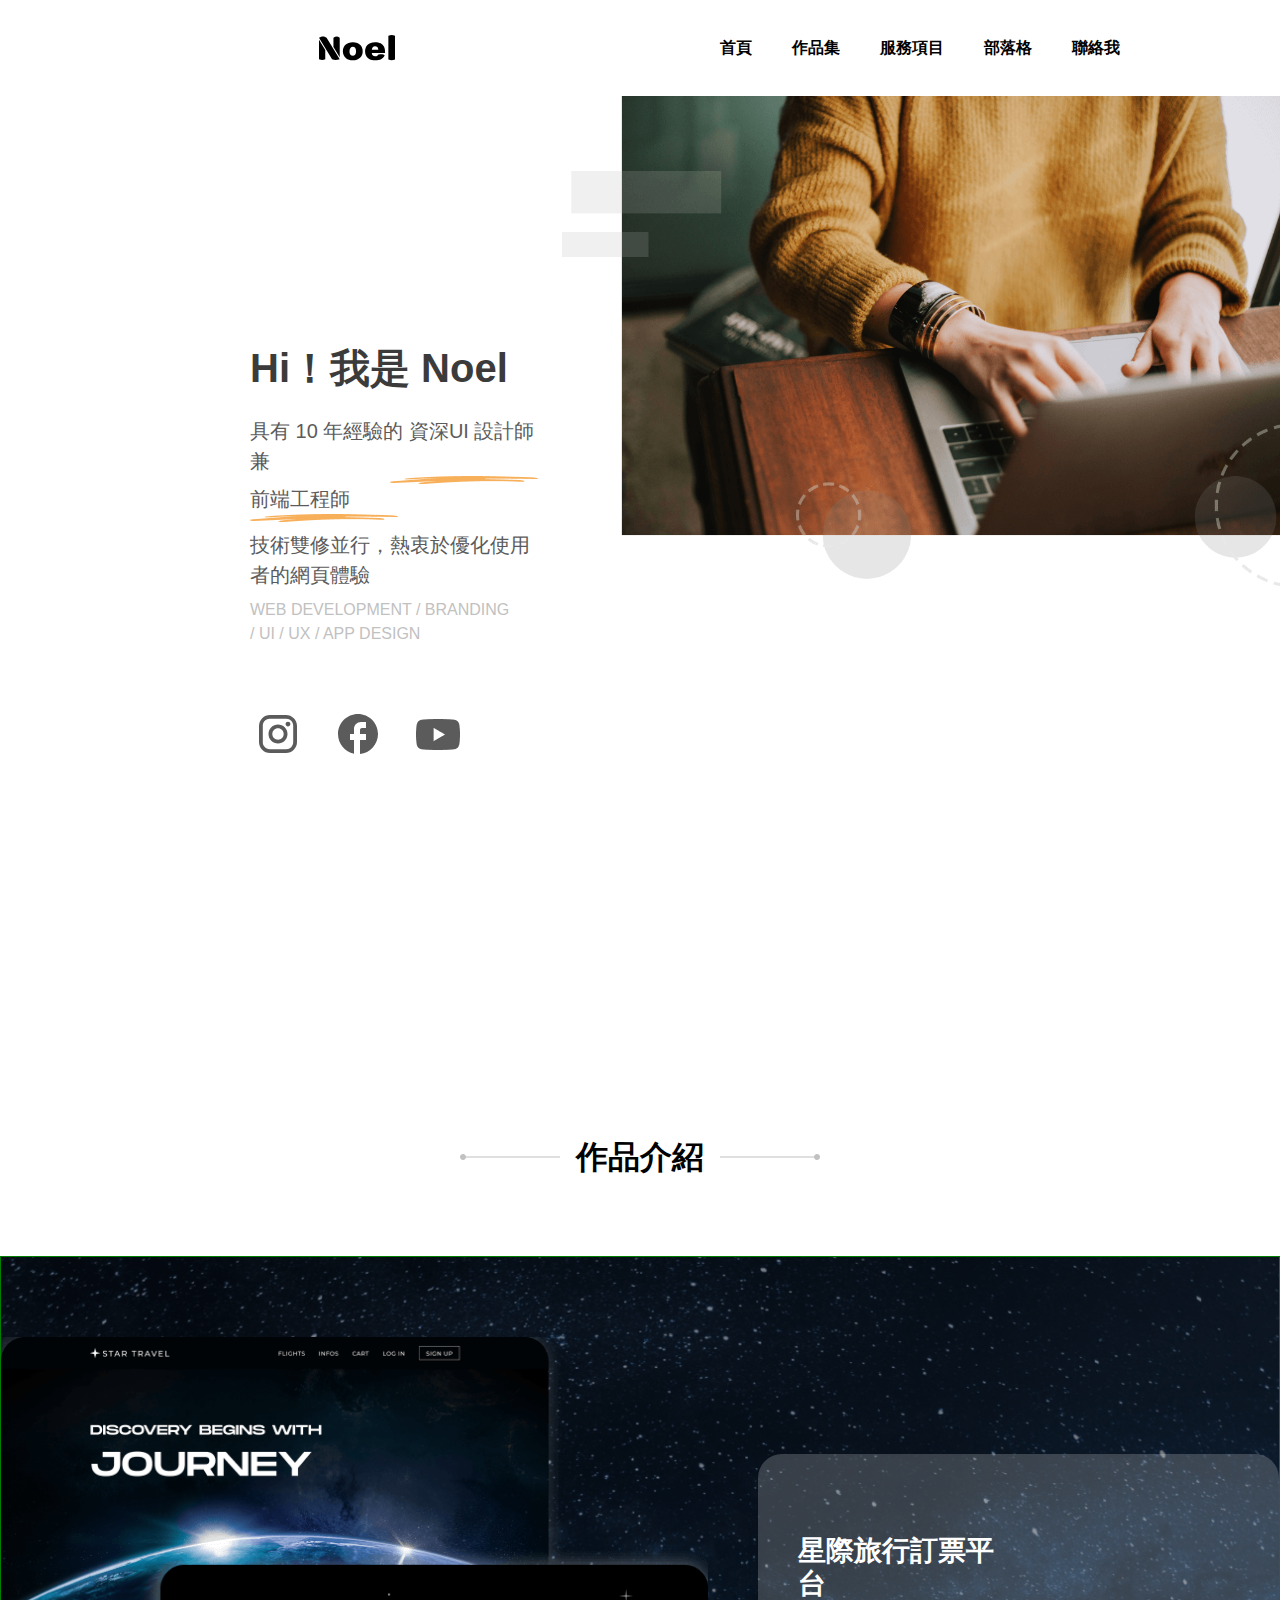
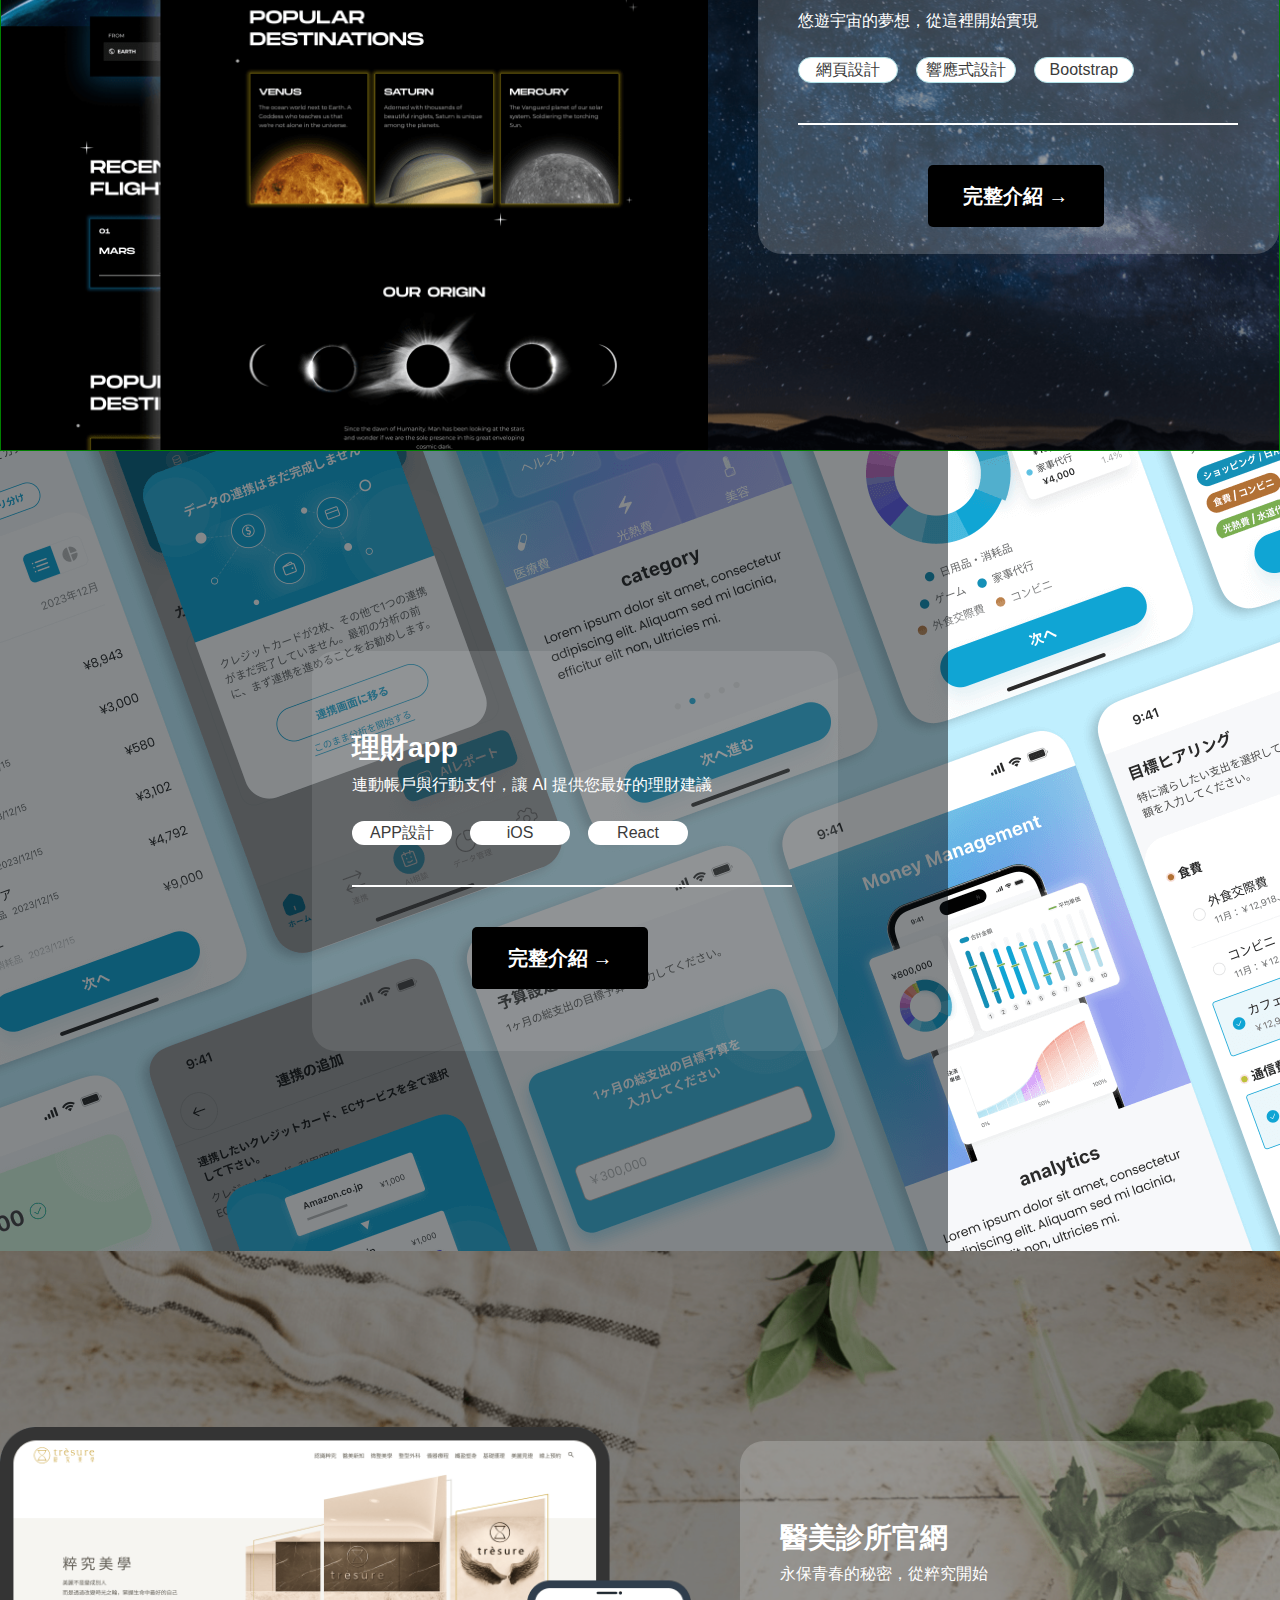
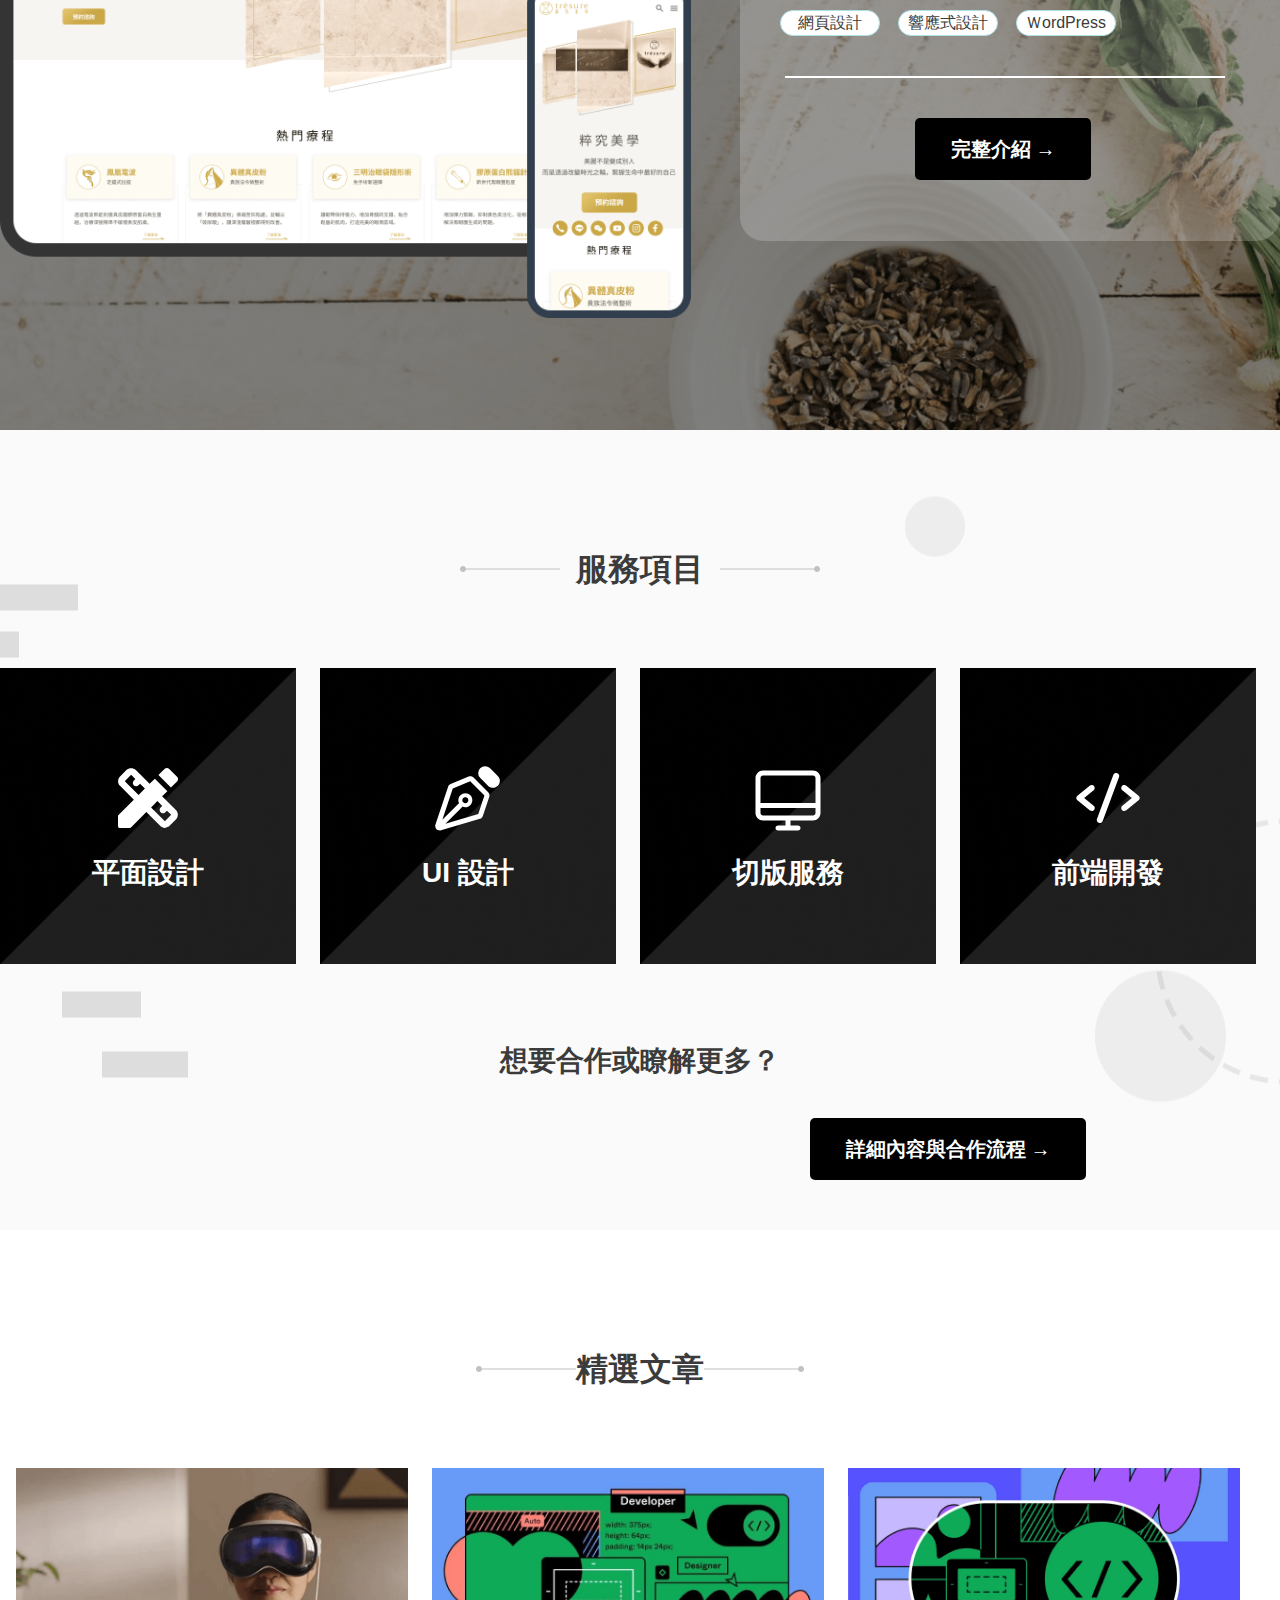
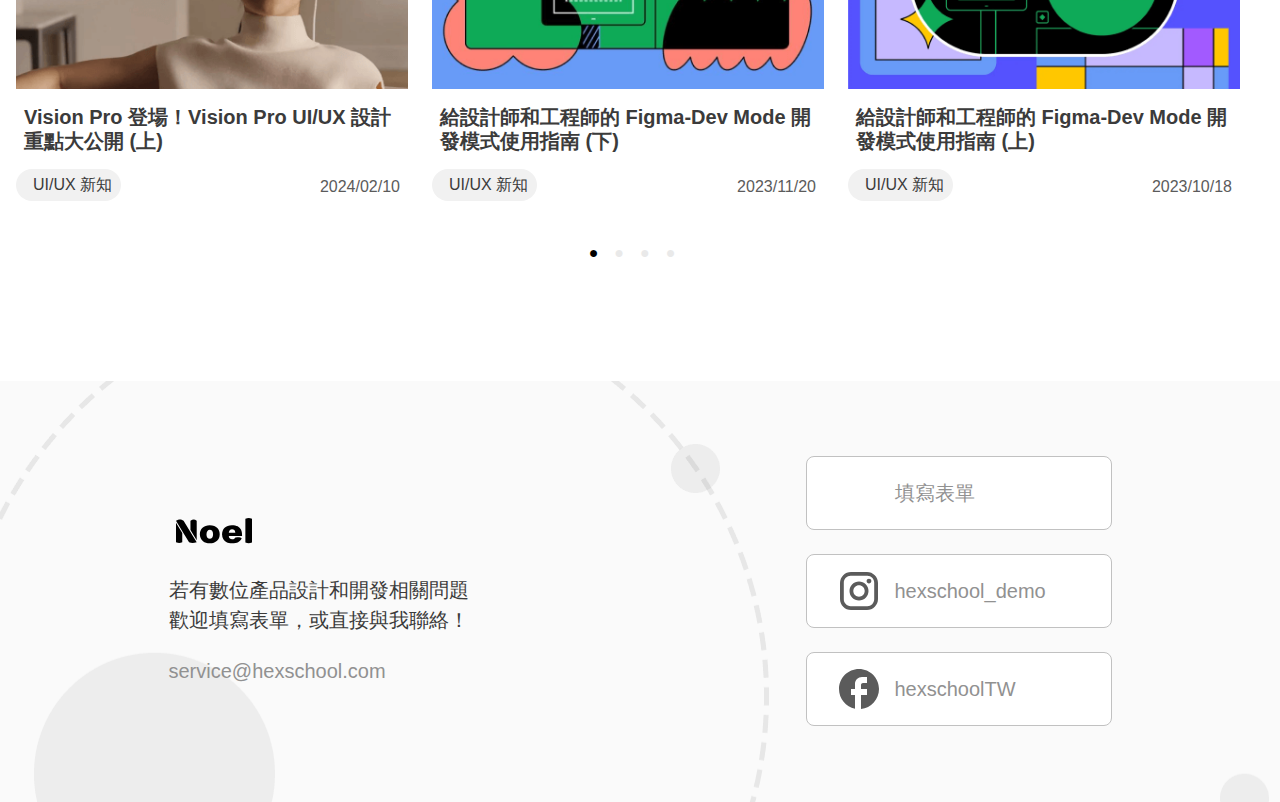
==== commit 21f416f2: "更新css" ====
--- a/index.html
+++ b/index.html
@@ -25,9 +25,11 @@
             </div>
             <div class="content01-Text">
                 <h1 class="content01-Text-lg">Hi！我是 Noel</h1>
-                <p class="content01-Text-mid">具有 10 年經驗的&nbsp;&nbsp資深UI 設計師 兼 前端工程師</p>
-                <p class="content01-Text-mid">技術雙修並行，熱衷於優化使用者的網頁體驗</p>
+                <p class="content01-Text-mid">具有 10 年經驗的<br class="mobile"> 資深UI 設計師 兼<img class="mark01" src="img/mark.png" alt=""> 前端工程師<img class="mark02" src="img/mark.png" alt=""></p>
+                <p class="content01-Text-mid">技術雙修並行，<br class="mobile">熱衷於優化使用者的網頁體驗</p>
                 <p class="content01-Text-sm">WEB DEVELOPMENT / BRANDING / UI / UX / APP DESIGN</p>
+                
+                
                 <div class="content01-Limg">
                     <img src="img/instagram.svg" alt="ig">
                     <img src="img/facebook.svg" alt="fb">
--- a/css/style.css
+++ b/css/style.css
@@ -59,7 +59,9 @@
     max-width: 1920px;
     margin: 0 auto;
 }
-
+.mobile{
+	display: none;
+}
 
 /*你好，冒險者，以下是header區域*/
 
@@ -139,6 +141,9 @@
 	line-height: 30px;
 	padding-bottom: 8px;
 }
+.mark01{
+	padding-left: 140px;
+}
 
 .content01-Text-sm{
 	color: #C1C1C1;
@@ -154,6 +159,8 @@
 	justify-content: center;
 	align-items: center;
 }
+
+
 
 /*你好，冒險者，以下是content02區域，也就是作品介紹區域*/
 
@@ -512,6 +519,8 @@
 	font-weight: 600;
 	font-family: Noto Sans,sans-serif;
 	line-height: 38.4px;
+	padding-left:16px;
+	padding-right:16px;
 }
 .content06-text{
 	display: flex;
@@ -747,17 +756,18 @@
 /*你好，冒險者，以下是375尺寸會看到的世界*/
 
 
-@media (max-width:375px)
+@media (max-width:992px)
 {
 	/*這邊開始寫你規劃的css*/
 	/*你好，冒險者，以下是header區域*/
 	.warp{
 		max-width: 375px;
 		margin: 0 auto;
-		border: 1px solid rebeccapurple;
-	}
+	}
+	.mobile{
+        display:block;
+    }
 	.header{
-		border: 1px solid red;
 		background: #fff;
 		display: flex;
 		align-items: center;
@@ -823,7 +833,7 @@
 		padding-top: 40px;
 	}
 	.content01-Text-mid{
-		width: 200px;
+		width: 300px;
 		color: #5B5B5B;
 		font-family: "noto sans", sans-serif;
 		font-size: 20px;
@@ -831,7 +841,12 @@
 		line-height: 30px;
 		padding-bottom: 8px;
 	}
-
+	.mark01{
+		padding-left: 75px;
+	}
+	.mark02{
+		padding-left: 80px;
+	}
 	.content01-Text-sm{
 		width: 270px;
 		text-align: center;
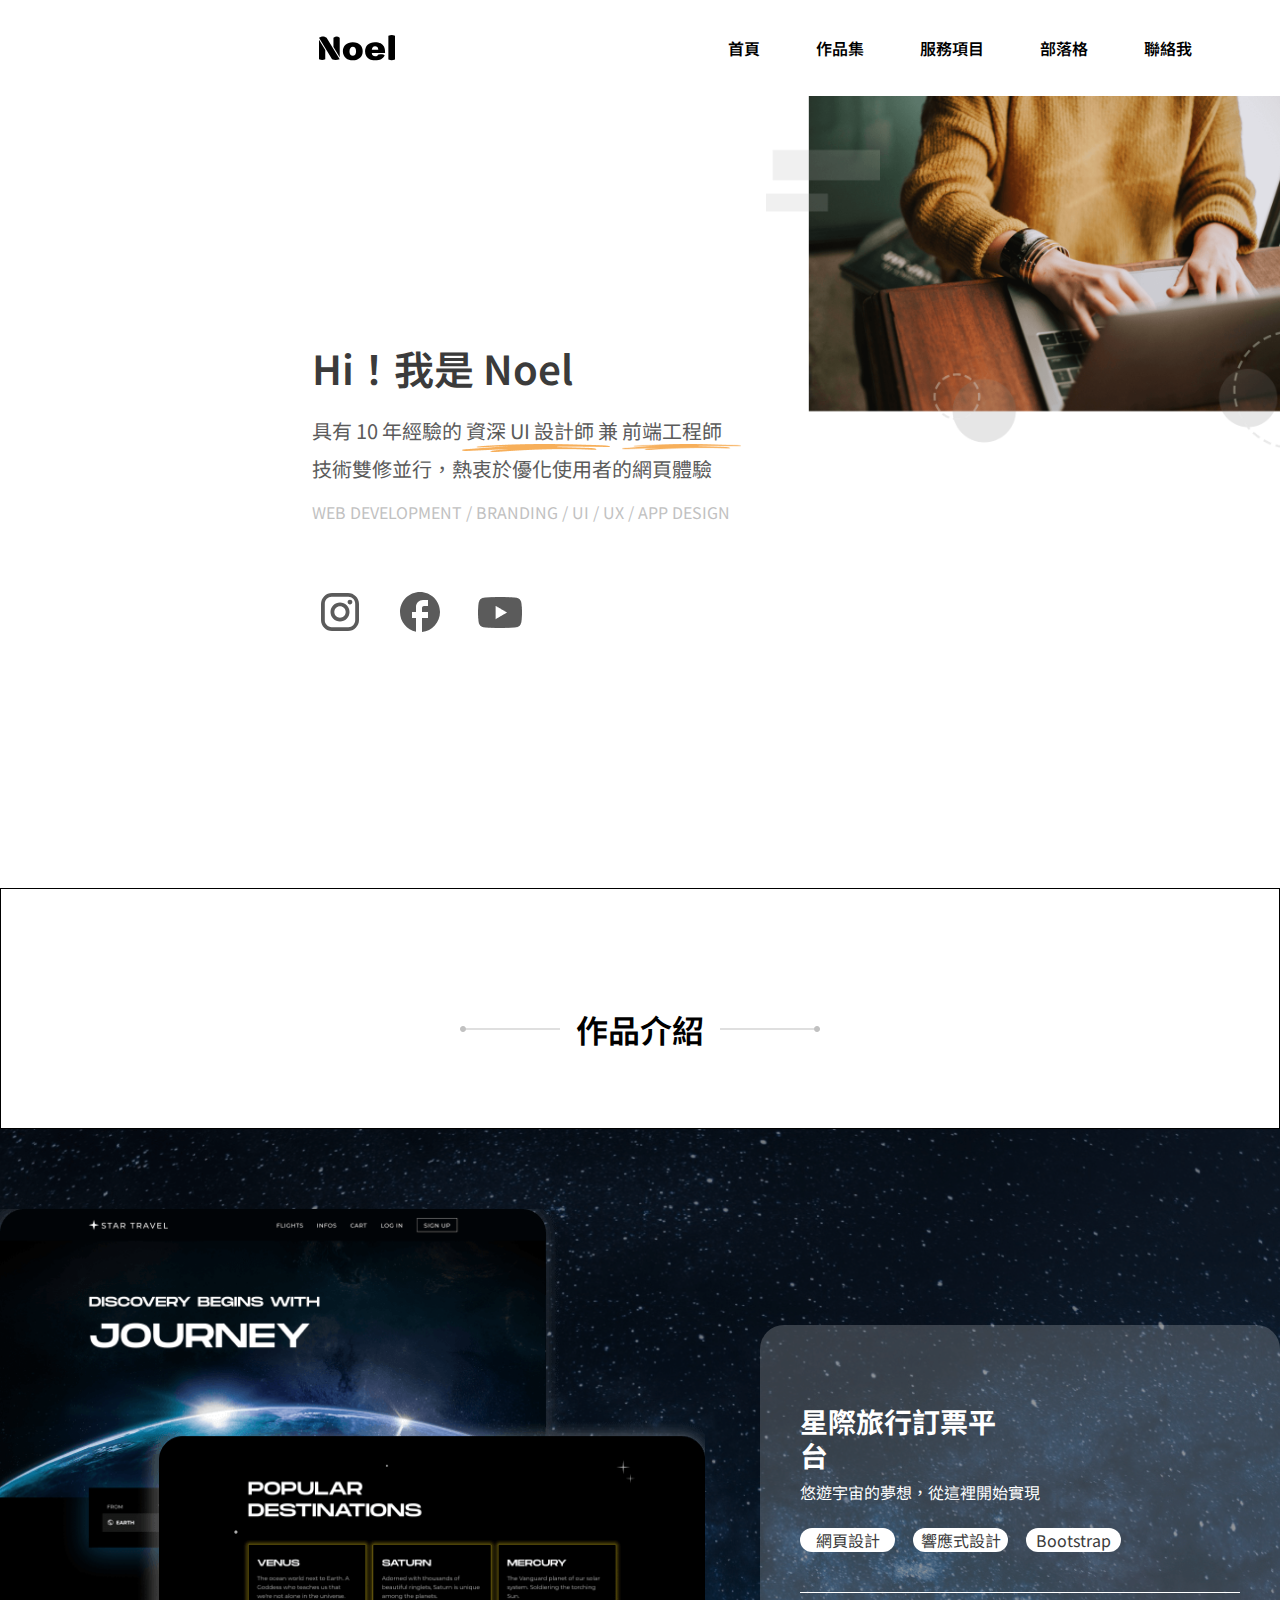
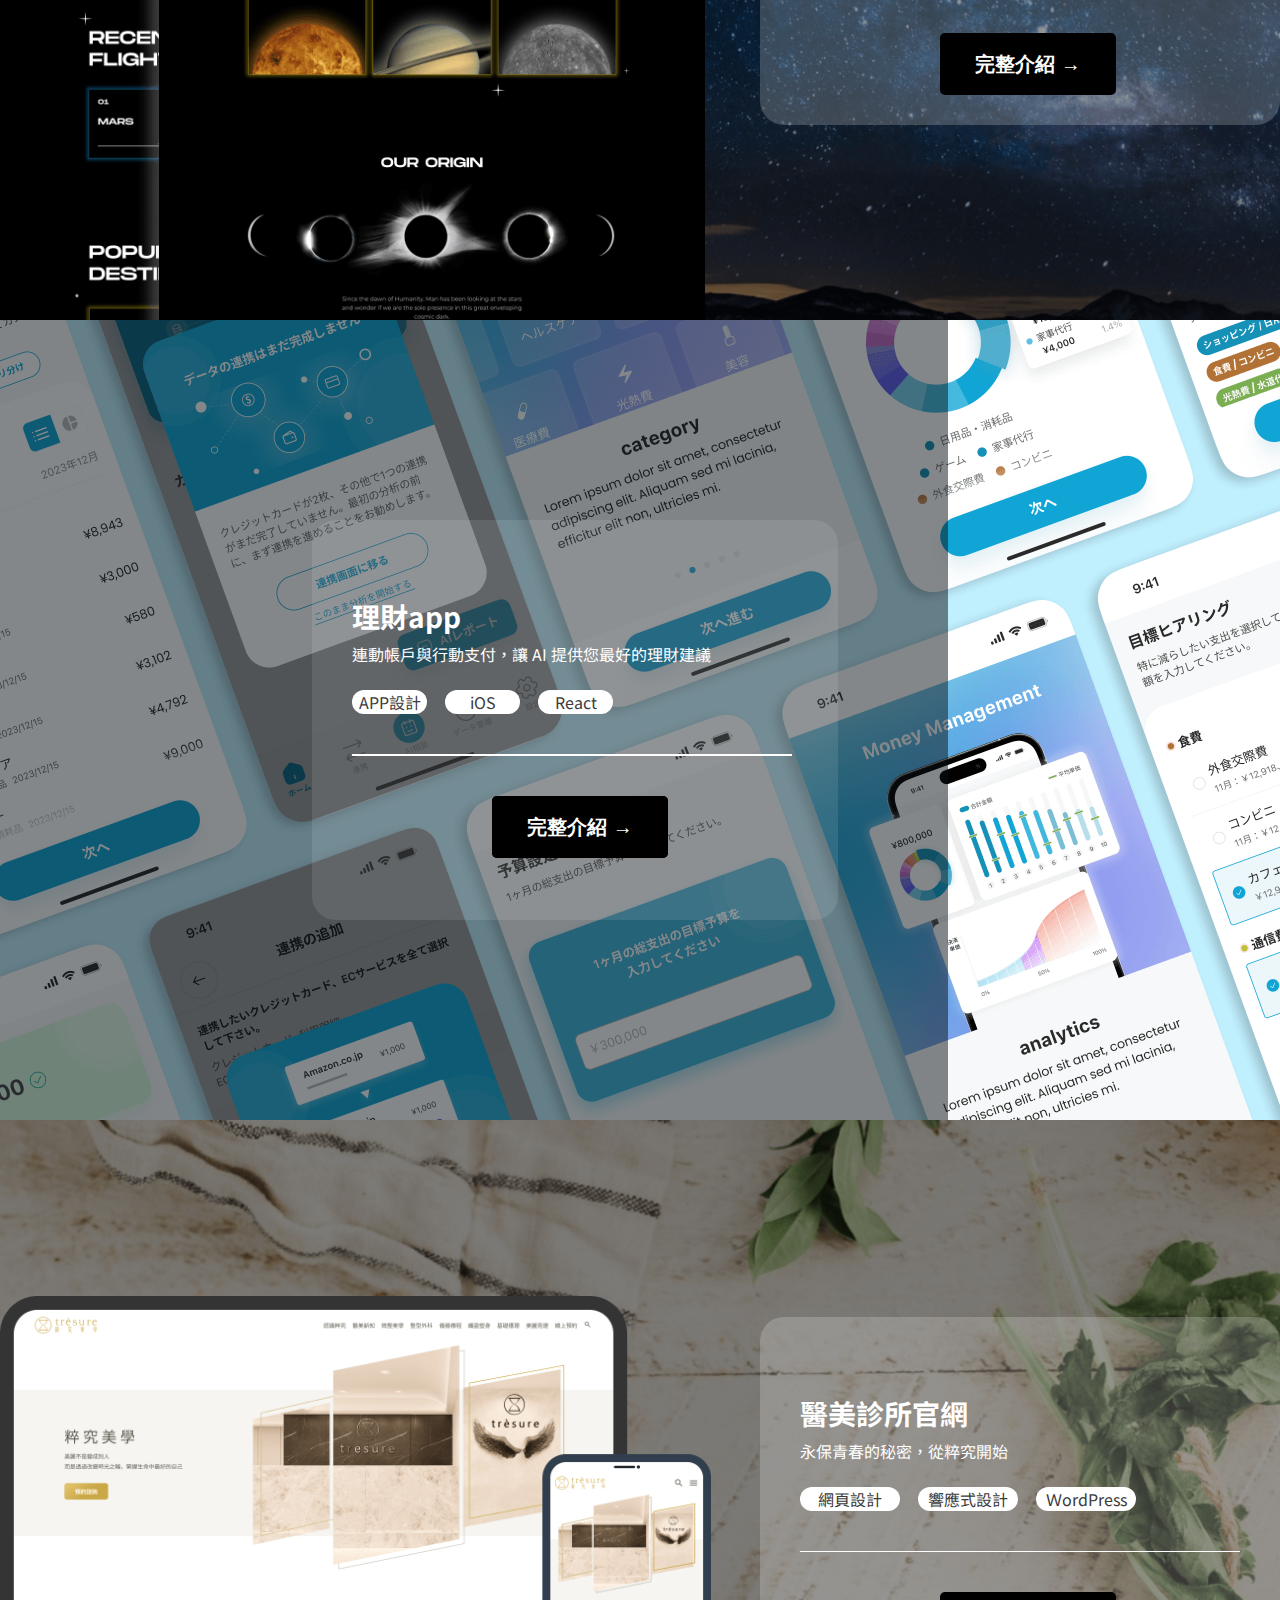
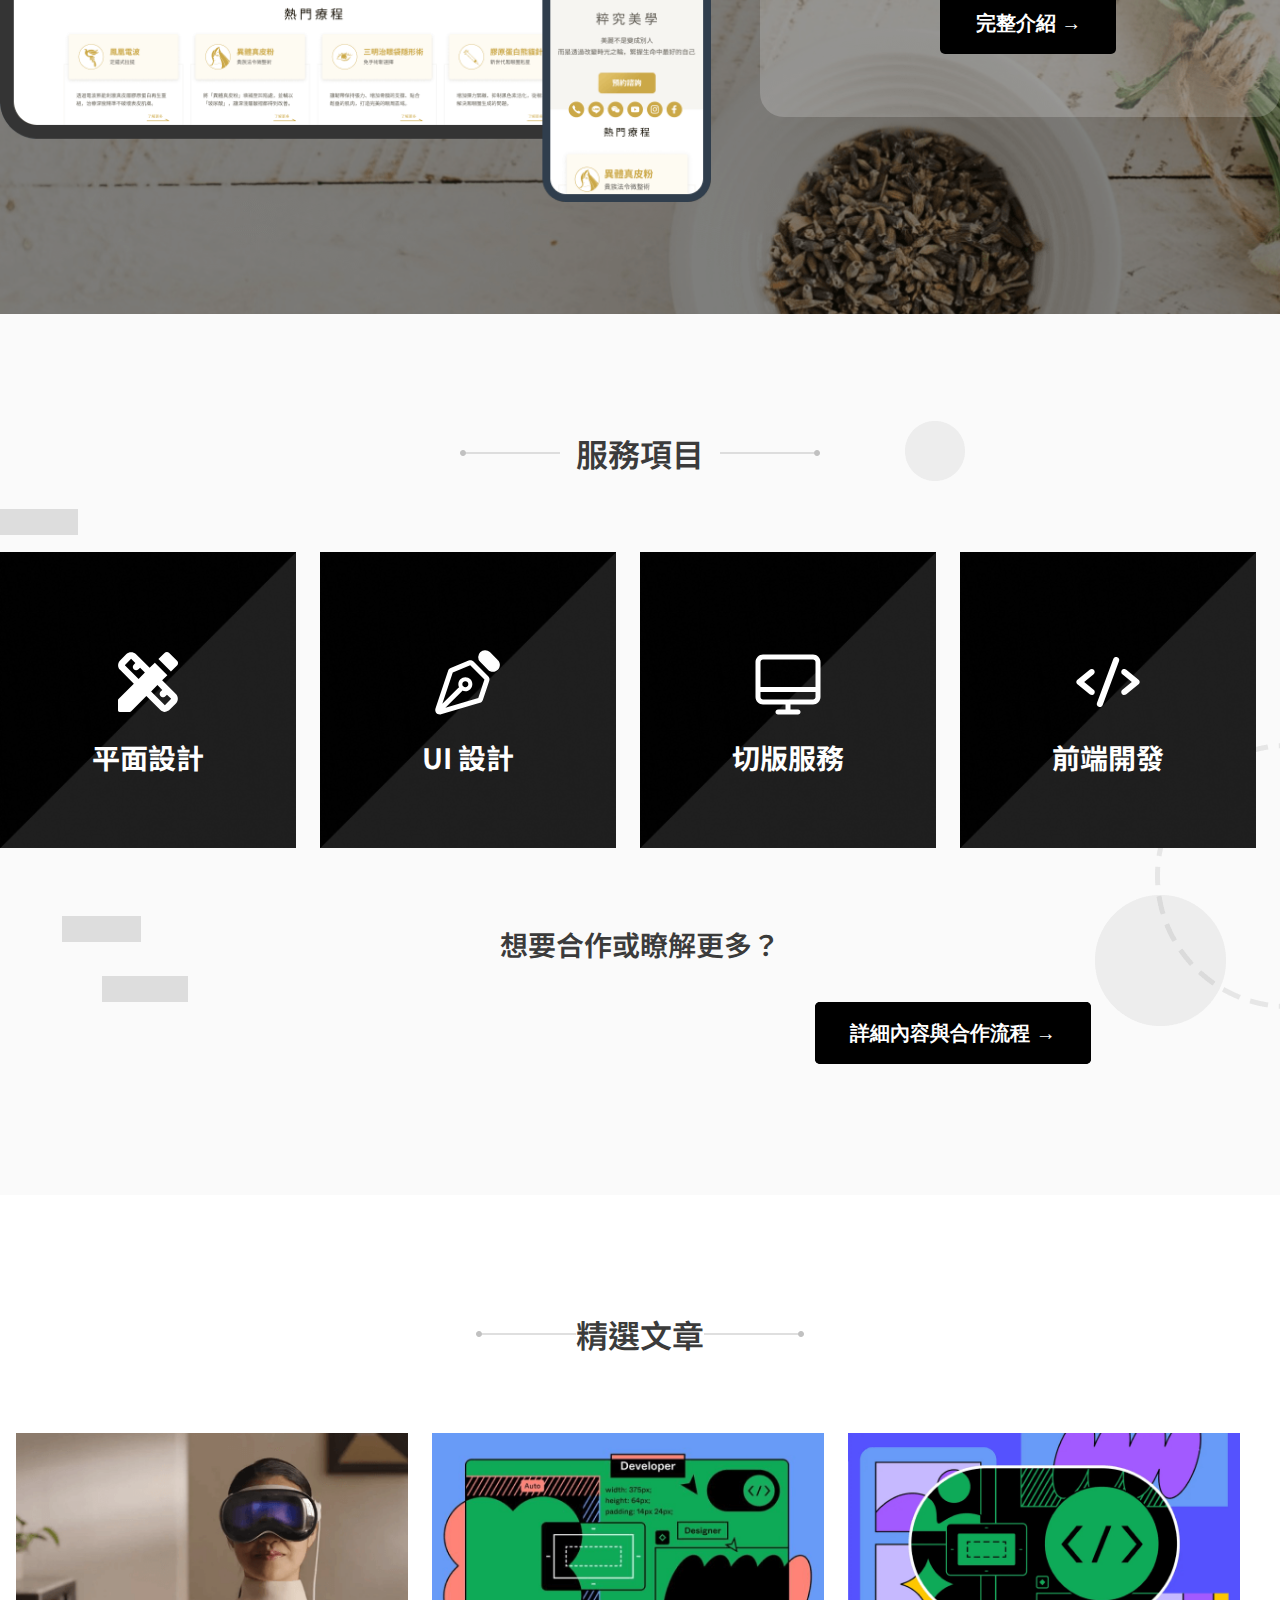
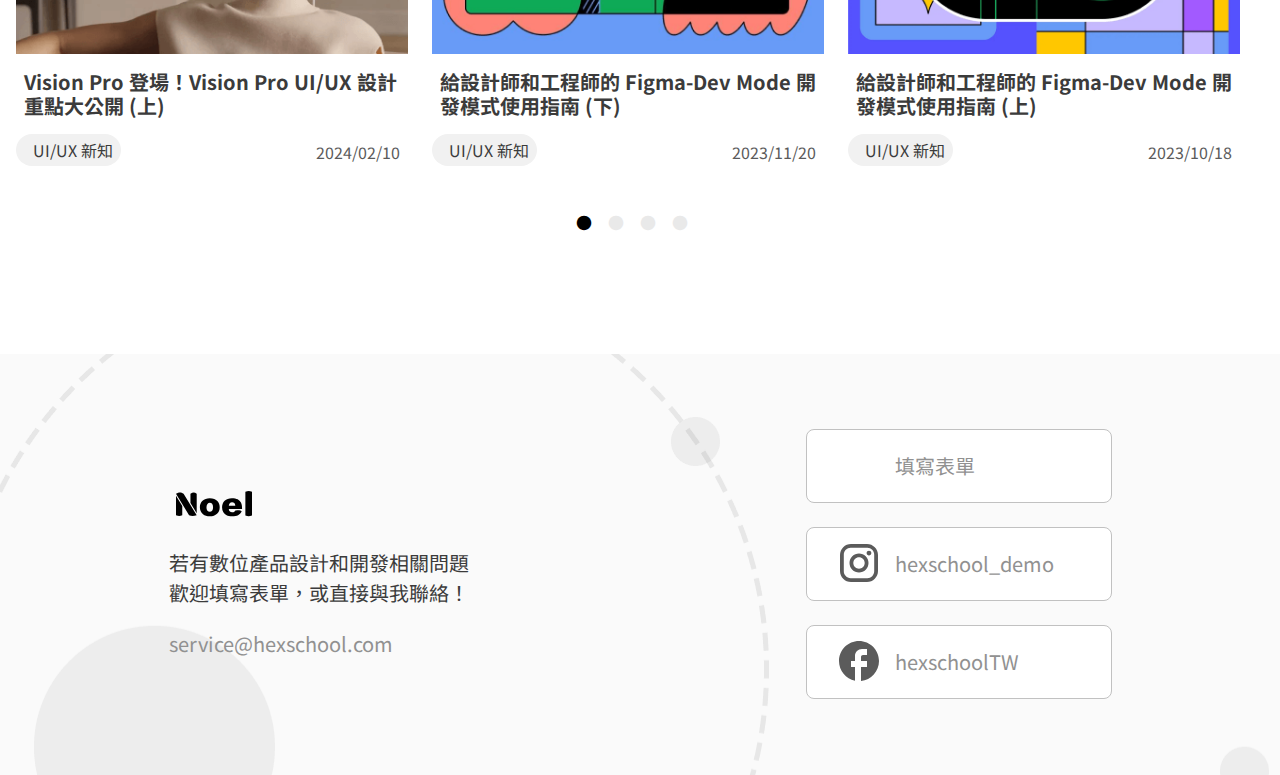
==== commit 5f054913: "優化pc板表現方式" ====
--- a/index.html
+++ b/index.html
@@ -5,11 +5,12 @@
     <meta name="viewport" content="width=device-width, initial-scale=1.0">
     <title>切版任務二_首頁</title>
     <link rel="stylesheet" href="css/style.css">
+    <link href="https://fonts.googleapis.com/css2?family=Noto+Sans+TC:wght@100..900&display=swap" rel="stylesheet">
 </head>
 <body>
-    <div class="warp">
+    <div class="container">
         <div class="header">
-            <img  class="headerLogo" src="img/logo.svg" alt="Noel的logo">
+            <a href="index.html"><img  class="headerLogo" src="img/logo.svg" alt="Noel的logo"></a>
             <ul class="headerUL">
                   <li><a href="#">首頁</a></li>
                   <li><a href="#">作品集</a></li>
@@ -19,60 +20,60 @@
             </ul>
         </div>
 
-        <div class="content01">
-            <div class="content01-img">
-                <img src="img/hero-lg.png" alt="男人敲電腦">
-            </div>
-            <div class="content01-Text">
-                <h1 class="content01-Text-lg">Hi！我是 Noel</h1>
-                <p class="content01-Text-mid">具有 10 年經驗的<br class="mobile"> 資深UI 設計師 兼<img class="mark01" src="img/mark.png" alt=""> 前端工程師<img class="mark02" src="img/mark.png" alt=""></p>
-                <p class="content01-Text-mid">技術雙修並行，<br class="mobile">熱衷於優化使用者的網頁體驗</p>
-                <p class="content01-Text-sm">WEB DEVELOPMENT / BRANDING / UI / UX / APP DESIGN</p>
+        <div class="profile-intro">
+            <div class="profile-intro-Text">
+                <h1 class="profile-intro-lg">Hi！我是 Noel</h1>
+                <p class="profile-intro-mid">具有 10 年經驗的 資深 UI 設計師 兼 前端工程師</p>
+                <img class="mark01" src="img/mark.png" alt="">
+                <img class="mark02" src="img/mark.png" alt="">
+                <p class="profile-intro-mid">技術雙修並行，熱衷於優化使用者的網頁體驗</p>
+                <p class="profile-intro-sm">WEB DEVELOPMENT / BRANDING / UI / UX / APP DESIGN</p>
                 
-                
-                <div class="content01-Limg">
+                <div class="profile-intro-logo">
                     <img src="img/instagram.svg" alt="ig">
                     <img src="img/facebook.svg" alt="fb">
                     <img src="img/youtube.png" alt="yt">
                 </div>
             </div>
-        </div>
-
-        <div class="content02">
+
+            <div class="profile-intro-img">
+                <img src="img/hero-lg.png" alt="男人敲電腦">
+            </div>
+        </div>
+
+        <div class="works-intro">
                 <img src="img/title-deco-left-lg.png" alt="">
                 <h2>作品介紹</h2>
                 <img src="img/title-deco-right-lg.png" alt="">
         </div>
 
-        <div class="content03">
-            <div class="content03-imgText">
-                <div class="content03-img">
+        <div class="work-star-travel">
+            <div class="work-star-travel-inside">
+                <div class="work-star-travel-bg">
                     <img src="img/homepage-work1.png" alt="">
                 </div>
 
-                <div class="content03-Text">
+                <div class="work-star-travel-Text">
                     <h3>星際旅行訂票平台</h3>
-                    <p class="content03-Text-P">悠遊宇宙的夢想，從這裡開始實現</p>
+                    <p class="work-star-travel-P">悠遊宇宙的夢想，從這裡開始實現</p>
                     <ul>
                         <a href="#"><li>網頁設計</li></a>
                         <a href="#"><li>響應式設計</li></a>
                         <a href="#"><li>Bootstrap</li></a>
                     </ul>
-                    <div class="White-Line-03"></div>
-                    <div class="Introduction-BTN-03">
-                        <p class="Introduction-BTN-P-03">完整介紹 →</p>
-                    </div>
-                </div>
-                
-                
-            </div>
-        </div>
-
-        <div class="content04">
-            <div class="content04-imgText">
-                <div class="content04-Text">
+                    <div class="White-Line"></div>
+                    <div class="Introduction-BTN">
+                        <input type="button" value="完整介紹 →" name="full-intro" style="width: 176px;height: 62px;">
+                    </div>
+                </div>
+            </div>
+        </div>
+
+        <div class="work-finance-APP">
+            <div class="work-finance-APP-inside">
+                <div class="work-finance-APP-Text">
                     <h4>理財app</h4>
-                    <p class="content04-Text-P">連動帳戶與行動支付，讓 AI 提供您最好的理財建議</p>
+                    <p class="work-finance-APP-P">連動帳戶與行動支付，讓 AI 提供您最好的理財建議</p>
                     <ul>
                         <a href="#"><li>APP設計</li></a>
                         <a href="#"><li>iOS</li></a>
@@ -80,19 +81,19 @@
                     </ul>
                     <div class="White-Line-04"></div>
                     <div class="Introduction-BTN-04">
-                        <p class="Introduction-BTN-P-04">完整介紹 →</p>
-                    </div>
-                </div>
-            </div>
-        </div>
-
-        <div class="content05">
-            <div class="content05-imgText">
-                <div class="content05-img">
+                        <input type="button" value="完整介紹 →" name="full-intro" style="width: 176px;height: 62px;">
+                    </div>
+                </div>
+            </div>
+        </div> 
+
+        <div class="work-medical-beauty">
+            <div class="work-medical-beauty-inside">
+                <div class="work-medical-beauty-bg">
                     <img src="img/homepage-work3.png" alt="">
                 </div>
 
-                <div class="content05-Text">
+                <div class="work-medical-beauty-Text">
                     <h4>醫美診所官網</h4>
                     <p class="content05-Text-P">永保青春的秘密，從粹究開始</p>
                     <ul>
@@ -100,50 +101,50 @@
                         <a href="#"><li>響應式設計</li></a>
                         <a href="#"><li>ＷordPress</li></a>
                     </ul>
-                    <div class="White-Line-05"></div>
-                    <div class="Introduction-BTN-05">
-                        <p class="Introduction-BTN-P-05">完整介紹 →</p>
-                    </div>
-                </div>
-            </div>
-        </div>
-
-        <div class="content06">
-            <div class="content06-title">
+                    <div class="White-Line"></div>
+                    <div class="Introduction-BTN">
+                        <input type="button" value="完整介紹 →" name="full-intro" style="width: 176px;height: 62px;">
+                    </div>
+                </div>
+            </div>
+        </div>
+
+        <div class="work-service-item">
+            <div class="work-service-item-title">
                 <img src="img/title-deco-left-lg.png" alt="">
                 <h5>服務項目</h5>
                 <img src="img/title-deco-right-lg.png" alt="">
             </div>
-            <div class="content06-text">
-                <div class="content06-imgText">
-                    <img class="c01-bot" src="img/service-item-bg.png" alt="">
-                    <img class="c01-top" src="img/service-item-visual.svg" alt="">
-                    <p class="c01-text">平面設計</p>
-                </div>
-
-                <div class="content06-imgText">
-                    <img class="c01-bot" src="img/service-item-bg.png" alt="">
-                    <img class="c01-top" src="img/service-item-ui.svg" alt="">
-                    <p class="c01-text">UI 設計</p>
-                </div>
-
-                <div class="content06-imgText">
-                    <img class="c01-bot" src="img/service-item-bg.png" alt="">
-                    <img class="c01-top" src="img/service-item-html&css.svg" alt="">
-                    <p class="c01-text">切版服務</p>
-                </div>
-
-                <div class="content06-imgText">
-                    <img class="c01-bot" src="img/service-item-bg.png" alt="">
-                    <img class="c01-top" src="img/service-item-front-end.svg" alt="">
-                    <p class="c01-text">前端開發</p>
-                </div>
-            </div>
-
-            <p class="content06-footer">想要合作或瞭解更多？</p>
+            <div class="work-service-item-text">
+                <div class="work-service-item-inside">
+                    <img class="work-service-item-bg" src="img/service-item-bg.png" alt="">
+                    <img class="work-service-item-top" src="img/service-item-visual.svg" alt="">
+                    <p class="work-service-item-slogon">平面設計</p>
+                </div>
+
+                <div class="work-service-item-inside">
+                    <img class="work-service-item-bg" src="img/service-item-bg.png" alt="">
+                    <img class="work-service-item-top" src="img/service-item-ui.svg" alt="">
+                    <p class="work-service-item-slogon">UI 設計</p>
+                </div>
+
+                <div class="work-service-item-inside">
+                    <img class="work-service-item-bg" src="img/service-item-bg.png" alt="">
+                    <img class="work-service-item-top" src="img/service-item-html&css.svg" alt="">
+                    <p class="work-service-item-slogon">切版服務</p>
+                </div>
+
+                <div class="work-service-item-inside">
+                    <img class="work-service-item-bg" src="img/service-item-bg.png" alt="">
+                    <img class="work-service-item-top" src="img/service-item-front-end.svg" alt="">
+                    <p class="work-service-item-slogon">前端開發</p>
+                </div>
+            </div>
+
+            <p class="work-service-item-contact">想要合作或瞭解更多？</p>
             
-            <div class="Introduction-BTN-06">
-                <p class="Introduction-BTN-P-06">詳細內容與合作流程 →</p>
+            <div class="Introduction-BTN-detail">
+                <input type="button" value="詳細內容與合作流程 →" name="full-intro-more" style="width: 276px;height: 62px;">
             </div>
 
         </div>
@@ -193,17 +194,17 @@
         </div>
         <div class="footer">
             <div class="footer-text">
-                <img class="footer-small-logo" src="img/logo.svg" alt="">
+                <a href="index.html"><img class="footer-small-logo" src="img/logo.svg" alt=""></a>
                 <p class="footer-normal">若有數位產品設計和開發相關問題</p>
                 <p class="footer-normal">歡迎填寫表單，或直接與我聯絡！</p>
-                <p class="footer-half">service@hexschool.com</p>
+                <a href="mailto:service@hexschool.com"><p class="footer-email">service@hexschool.com</p></a>
             </div>
 
             <ul class="footer-UL">
-                <div class="footer-box">
+                <li class="footer-box">
                     <img src="img/list.svg" alt="">
-                    <li><a href="#">填寫表單</a></li>
-                </div>
+                    <p><a href="#">填寫表單</a></p>
+                </li>
                 <div class="footer-box">
                     <img src="img/instagram.svg" alt="">
                     <li><a href="#">hexschool_demo</a></li>
@@ -212,27 +213,8 @@
                     <img src="img/facebook.svg" alt="">
                     <li><a href="#">hexschoolTW</a></li>
                 </div>
-
-                
-                
             </ul>
-    
-        </div>
-
-
-
-
-
-
-
-
-
+        </div>
     </div>
-
-
-
-
-
-
 </body>
 </html>--- a/css/style.css
+++ b/css/style.css
@@ -30,6 +30,8 @@
 }
 body {
 	line-height: 1;
+	font-family: "Noto Sans TC", sans-serif;
+	line-height:1.5;
 }
 ol, ul {
 	list-style: none;
@@ -55,7 +57,7 @@
 	box-sizing:border-box;
 }
 
-.warp{
+.container{
     max-width: 1920px;
     margin: 0 auto;
 }
@@ -88,6 +90,7 @@
 	padding-top: 32px;
 	padding-bottom: 32px;
 	padding-right: 40px;
+
 }
 .headerUL li a{
 	width: 48px;
@@ -95,86 +98,100 @@
 	font-weight: 600;
 	font-size: 16px;
 	line-height: 24px;
+	padding-left: 8px;
+	padding-right: 8px;
+	padding-top: 4px;
+	padding-bottom: 4px;
+	
 }
 .headerUL a{
 	text-decoration: none;
 	color: #000;
-}
-
-/*你好，冒險者，以下是content01區域*/
-
-.content01{
-	display: flex;
-	flex-direction:row-reverse;
-	justify-content: space-between;
-}
-
-.content01-Limg{
-	display: flex;
-	justify-content: flex-start;
-	align-items: center;
-}
-.content01-Limg img{
+
+}
+.headerUL a:hover{
+	border: 1px solid #F1F1F1;
+	border-width:medium;
+	border-style:ridge;
+}
+
+
+/*你好，冒險者，以下是profile-intro區域*/
+
+.profile-intro{
+	display: flex;
+}
+
+.profile-intro-logo{
+	display: flex;
+}
+.profile-intro-logo img{
 	padding-right: 24px;
-	padding-bottom: 256px;
-}
-.content01-img img{
+	margin-bottom: 248px;
+}
+.profile-intro-img{
 	padding-left: 24px;
-}
-.content01-Text{
-	padding-left: 250px;
-}
-.content01-Text-lg{
+	display: block;
+}
+
+.profile-intro-Text{
+	position: relative;
+	margin-top: 248px;
+	margin-left: 312px;
+}
+.profile-intro-lg{
+	width: 430px;
 	color: #3B3B3B;
-	font-family: "noto sans", sans-serif;
 	font-size: 40px;
 	font-weight: 600;
 	line-height: 48px;
 	padding-bottom: 24px;
-	padding-top: 248px;
-}
-.content01-Text-mid{
+	
+}
+.profile-intro-mid{
 	color: #5B5B5B;
-	font-family: "noto sans", sans-serif;
 	font-size: 20px;
 	font-weight: 400;
 	line-height: 30px;
 	padding-bottom: 8px;
 }
 .mark01{
-	padding-left: 140px;
-}
-
-.content01-Text-sm{
+	position: absolute;
+	width: 148px;
+	top: 100px;
+	left: 150px;
+}
+.mark02{
+	position: absolute;
+	width: 119px;
+	top: 100px;
+	left: 310px;
+}
+
+.profile-intro-sm{
 	color: #C1C1C1;
-	font-family: "noto sans", sans-serif;
 	font-size: 16px;
 	font-weight: 400;
 	line-height: 24px;
 	padding-bottom: 60px;
-	padding-right: 24px;
-}
-.content01_bottom{
-	display: flex;
-	justify-content: center;
-	align-items: center;
-}
-
-
-
-/*你好，冒險者，以下是content02區域，也就是作品介紹區域*/
-
-.content02{
+	padding-top: 8px;
+}
+
+
+
+/*你好，冒險者，以下是works-intro區域，也就是作品介紹區域*/
+
+.works-intro{
 	display: flex;
 	justify-content:center;
 	align-items:center;
-	padding-top: 120px;
+	padding-top: 121px;
 	padding-bottom: 80px;
-}
-
-.content02 h2{
+	border: 1px solid black;
+}
+
+.works-intro h2{
 	color: #000;
-	font-family: "noto sans", sans-serif;
 	font-size: 32px;
 	font-weight: 600;
 	line-height: 38.4px;
@@ -183,15 +200,14 @@
 }
 
 
-/*你好，冒險者，以下是content03區域，也就是星際旅行區域*/
-
-
-.content03{
-	border: 1px solid green;
+/*你好，冒險者，以下是work-star-travel區域，也就是星際旅行區域*/
+
+
+.work-star-travel{
 	position: relative; 
 }
 
-.content03::before {
+.work-star-travel::before {
 	content:'';
 	position: absolute;
 	background-size:cover;
@@ -204,18 +220,18 @@
 	width: 100%;
 	height: 100%;
   }
-.content03-imgText{
+.work-star-travel-inside{
 	display: flex;
 	justify-content: center;
 	align-items: center;
 	background-color: rgba(0, 0, 0, 0.5); /* 半透明的黑色遮罩 */
 	position: relative;
 }
-.content03-img{
+.work-star-travel-bg{
 	padding-top: 80px;
-	padding-right: 50px;
-}
-.content03-Text{
+	padding-right: 55px;
+}
+.work-star-travel-Text{
 	display: flex;
 	flex-direction: column;
 	justify-content: flex-start;
@@ -226,61 +242,63 @@
 	padding-left: 40px;
 	height: 400px;
 }
-.White-Line-03{
-	width: 440px;
-	height: 1px;
-	border-top: solid #fff 2px;
-	padding-bottom: 40px;
-}
-.Introduction-BTN-03{
-	width: 176px;
-	height: 62px;
-	background: #000000;
-	border-radius: 5px;
-	margin-left: 130px;
-}
-.Introduction-BTN-P-03{
-	font-size: 20px;
+.work-star-travel-Text h3{
 	color: #fff;
-	text-align: center;
-	line-height: 30px;
-	font-weight: 700;
-	margin-top: 16px;
-}
-.content03-Text h3{
-	color: #fff;
-	font-family: "noto sans", sans-serif;
 	font-size:28px ;
 	font-weight:700;
 	line-height:33.6px ;
 	padding-top: 80px;
 	padding-right: 262px;
 }
-.content03-Text-P{
+.work-star-travel-P{
 	color: #fff;
-	font-family: "noto sans", sans-serif;
 	font-size: 16px;
 	font-weight: 400;
 	line-height: 24px;
 	padding-top: 8px;
 }
-.content03-Text ul{
+.White-Line{
+	width: 440px;
+	height: 1px;
+	border-top: solid #fff 1px;
+	margin-bottom: 40px;
+}
+
+input{
+	border:0;
+	background: #000000;
+	color:#fff;
+	border-radius:5px;
+	font-size: 20px;
+	text-align: center;
+	line-height: 30px;
+	font-weight: 700;
+}
+input:hover{
+	background: orange;
+	color: #000;
+}
+
+
+.Introduction-BTN{
+	margin-left: 140px;
+}
+
+.work-star-travel-Text ul{
 	padding-top: 24px;
 	display: flex;
 	justify-content: flex-start;
 	align-items: center;
 }
-.content03-Text li{
-	width: 100px;
+.work-star-travel-Text li{
+	width: 95px;
 	color: #3B3B3B;
 	background: #fff;
 	border-radius: 16px;
-	border: 1px solid powderblue;
-}
-.content03-Text a{
+}
+.work-star-travel-Text a{
 	color: #3B3B3B;
 	text-align: center;
-	font-family: "noto sans", sans-serif;
 	font-size: 16px;
 	font-weight: 400;
 	line-height: 24px;
@@ -290,10 +308,10 @@
 }
 
 
-/*你好，冒險者，以下是content04區域，也就是理財APP區域*/
-
-
-.content04{
+/*你好，冒險者，以下是work-finance-APP區域，也就是理財APP區域*/
+
+
+.work-finance-APP{
 	display: flex;
 	background-image: url("../img/homepage-work2-lg.png");
 	background-repeat: no-repeat;
@@ -301,39 +319,15 @@
 	height: 800px;
 }
 
-.content04-Text{
+.work-finance-APP-Text{
+	width: 526px;
 	background: #FFFFFF1A;
 	background-color: rgba(255, 255, 255, 10%);
 	border-radius: 24px;
 	height: 400px;
 }
 
-.White-Line-04{
-	width: 440px;
-	height: 1px;
-	border-top: solid #fff 2px;
-	padding-bottom: 40px;
-	margin-left: 40px;
-}
-.Introduction-BTN-04{
-	width: 176px;
-	height: 62px;
-	background: #000000;
-	border-radius: 5px;
-	margin-left: 160px;
-	margin-bottom: 56px;
-}
-.Introduction-BTN-P-04{
-	font-size: 20px;
-	color: #fff;
-	text-align: center;
-	line-height: 30px;
-	font-weight: 700;
-	margin-top: 0px;
-	padding-top: 16px;
-}
-
-.content04-imgText{
+.work-finance-APP-inside{
 	width: 948px;
 	background: #0A101380;
 	background-color: rgba(10, 16, 19, 50%);
@@ -342,9 +336,8 @@
 	padding-right: 110px;
 	padding-bottom: 200px;
 }
-.content04-Text h4{
+.work-finance-APP h4{
 	color: #fff;
-	font-family: "noto sans", sans-serif;
 	font-size:28px ;
 	font-weight:700;
 	line-height:33.6px ;
@@ -352,32 +345,30 @@
 	padding-top: 80px;
 	padding-right: 262px;
 }
-.content04-Text-P{
+.work-finance-APP-P{
 	color: #fff;
-	font-family: "noto sans", sans-serif;
 	font-size: 16px;
 	font-weight: 400;
 	line-height: 24px;
 	padding-top: 8px;
 	padding-left: 40px;
 }
-.content04-Text ul{
+.work-finance-APP ul{
 	padding-top: 24px;
 	display: flex;
 	justify-content: flex-start;
 	align-items: center;
 	padding-left: 40px;
 }
-.content04-Text li{
-	width: 100px;
+.work-finance-APP li{
+	width: 75px;
 	color: #3B3B3B;
 	background: #fff;
 	border-radius: 16px;
 }
-.content04-Text a{
+.work-finance-APP a{
 	color: #3B3B3B;
 	text-align: center;
-	font-family: "noto sans", sans-serif;
 	font-size: 16px;
 	font-weight: 400;
 	line-height: 24px;
@@ -386,13 +377,30 @@
 	padding-bottom: 40px;
 }
 
-/*你好，冒險者，以下是content05區域，也就是醫療美容區域*/
-
-.content05{
+.White-Line-04{
+	width: 440px;
+	height: 1px;
+	border-top: solid #fff 2px;
+	padding-bottom: 40px;
+	margin-left: 40px;
+}
+
+.Introduction-BTN-04{
+	width: 176px;
+	height: 62px;
+	background: #000000;
+	border-radius: 5px;
+	margin-left: 180px;
+	margin-bottom: 56px;
+}
+
+/*你好，冒險者，以下是work-medical-beauty區域，也就是醫療美容區域*/
+
+.work-medical-beauty{
 	position: relative; 
 }
 
-.content05::before {
+.work-medical-beauty::before {
 	content:'';
 	position: absolute;
 	background-size:cover;
@@ -406,44 +414,21 @@
 	height: 100%;
   }
 
-.White-Line-05{
-	width: 440px;
-	height: 1px;
-	border-top: solid #fff 2px;
-	padding-bottom: 40px;
-	margin-left: 5px;
-	margin-right: 55px;
-}
-.Introduction-BTN-05{
-	width: 176px;
-	height: 62px;
-	background: #000000;
-	border-radius: 5px;
-	margin-left: 135px;
-	margin-bottom: 56px;
-}
-.Introduction-BTN-P-05{
-	font-size: 20px;
-	color: #fff;
-	text-align: center;
-	line-height: 30px;
-	font-weight: 700;
-	padding-top: 16px;
-	padding-bottom: 16px;
-}
-.content05-imgText{
+
+.work-medical-beauty-inside{
 	background-color: rgba(0, 0, 0, 0.5); /* 半透明的黑色遮罩 */
 	position: relative;
 	display: flex;
 	justify-content: center;
 	align-items: center;
 }
-.content05-img{
+.work-medical-beauty-bg{
 	padding-top: 176px;
 	padding-right: 49px;
 	padding-bottom: 112px;
 }
-.content05-Text{
+.work-medical-beauty-Text{
+	width: 526px;
 	display: flex;
 	flex-direction: column;
 	background: #fff;
@@ -454,9 +439,8 @@
 	padding-bottom: 200px;
 	padding-left: 40px;
 }
-.content05-Text h4{
+.work-medical-beauty-Text h4{
 	color: #fff;
-	font-family: "noto sans", sans-serif;
 	font-size:28px ;
 	font-weight:700;
 	line-height:33.6px ;
@@ -465,29 +449,26 @@
 }
 .content05-Text-P{
 	color: #fff;
-	font-family: "noto sans", sans-serif;
 	font-size: 16px;
 	font-weight: 400;
 	line-height: 24px;
 	padding-top: 8px;
 }
-.content05-Text ul{
+.work-medical-beauty-Text ul{
 	padding-top: 24px;
 	display: flex;
 	justify-content: flex-start;
 	align-items: center;
 }
-.content05-Text li{
+.work-medical-beauty-Text li{
 	width: 100px;
 	color: #3B3B3B;
 	background: #fff;
 	border-radius: 16px;
-	border: 1px solid powderblue;
-}
-.content05-Text a{
+}
+.work-medical-beauty-Text a{
 	color: #3B3B3B;
 	text-align: center;
-	font-family: "noto sans", sans-serif;
 	font-size: 16px;
 	font-weight: 400;
 	line-height: 24px;
@@ -496,90 +477,82 @@
 	padding-bottom: 40px;
 }
 
-/*你好，冒險者，以下是content06區域，也就是服務項目區域*/
-
-
-.content06{
+/*你好，冒險者，以下是work-service-item區域，也就是服務項目區域*/
+
+
+.work-service-item{
 	background-position: center;
 	background-repeat: no-repeat;
 	background-image: url("../img/homepage-services-bg.png");
 	width:100%;
-	height: 800px;
-}
-.content06-title{
+	height: 881px;
+}
+.work-service-item-title{
 	display: flex;
 	justify-content:center;
 	align-items:center;
 	padding-top: 120px;
 	padding-bottom: 80px;
 }
-.content06-title h5{
+.work-service-item-title h5{
 	color: #3B3B3B;
 	font-size: 32px ;
 	font-weight: 600;
-	font-family: Noto Sans,sans-serif;
 	line-height: 38.4px;
 	padding-left:16px;
 	padding-right:16px;
 }
-.content06-text{
+.work-service-item-text{
 	display: flex;
 	flex-direction: row;
 	justify-content:center;
 	align-items: center;
 }
-.content06-imgText{
+.work-service-item-inside{
 	display: flex;
 	flex-direction: column;
 	justify-content:flex-start;
 	align-items: center;
 	padding-right: 24px;
 }
-.c01-bot{
+.work-service-item-bg{
 	position: relative; 
 
 }
-.c01-top{
+.work-service-item-top{
 	position: absolute;
 	padding-top: 90px;
 }
-.c01-text{
+.work-service-item-slogon{
 	position: absolute;
 	color: #FFFFFF;
 	font-size: 28px;
-	font-family: Noto Sans,sans-serif;
 	font-weight: 700;
 	line-height: 42px;
 	padding-top: 184px;
 }
-.content06-footer{
+.work-service-item-contact{
 	display: flex;
 	justify-content: center;
 	align-items: center;
 	color: #3B3B3B;
 	font-size: 28px ;
 	font-weight: 600;
-	font-family: Noto Sans,sans-serif;
 	line-height: 33.6px;
 	padding-top: 80px;
 	padding-bottom: 40px;
 }
-.Introduction-BTN-06{
+.Introduction-BTN-detail{
 	width: 276px;
 	height: 62px;
 	background: #000000;
 	border-radius: 5px;
-	margin-left: 810px;
-	margin-bottom: 120px;
-}
-.Introduction-BTN-P-06{
+	margin-left: 815px;
 	font-size: 20px;
 	color: #fff;
 	text-align: center;
 	line-height: 30px;
 	font-weight: 700;
-	padding-top: 16px;
-	padding-bottom: 16px;
 }
 
 
@@ -600,7 +573,6 @@
 	color: #3B3B3B;
 	font-size: 32px ;
 	font-weight: 600;
-	font-family: Noto Sans,sans-serif;
 	line-height: 38.4px;
 }
 .content07-imgText{
@@ -621,7 +593,6 @@
 .con07-title{
 	color: #3B3B3B;
 	font-size: 20px ;
-	font-family: Noto Sans,sans-serif;
 	font-weight: 700;
 	line-height: 24px;
 	padding-top: 16px;
@@ -635,7 +606,6 @@
 	text-align: center;
 	color: #3B3B3B;
 	font-size: 16px ;
-	font-family: Noto Sans,sans-serif;
 	font-weight: 400;
 	line-height: 24px;
 	padding-top: 4px;
@@ -645,7 +615,6 @@
 .con07-time{
 	color: #5B5B5B;
 	font-size: 16px ;
-	font-family: Noto Sans,sans-serif;
 	font-weight: 400;
 	line-height: 24px;
 	padding-top: 4px;
@@ -691,21 +660,23 @@
 	justify-content: flex-start;
 	align-items: flex-start;
 }
+.footer-text a{
+	text-decoration: none;
+}
 .footer-normal{
 	color: #3B3B3B;
 	font-size: 20px;
 	font-weight: 400;
-	font-family: Noto Sans,sans-serif;
 	line-height: 30px;
 }
-.footer-half{
+.footer-email{
 	color: #919191;
 	font-size: 20px;
 	font-weight: 400;
-	font-family: Noto Sans,sans-serif;
 	line-height: 24px;
 	padding-top: 24px;
 	padding-bottom: 119px;
+	text-decoration: none;
 }
 .footer-box{
 	position: relative;
@@ -714,7 +685,7 @@
 
 .footer-box img{
 	position: absolute;
-	padding-top: 9px;
+	top: 8px;
 	padding-bottom: 9px;
 	padding-left: 25px;
 	padding-right: 10px;
@@ -733,7 +704,6 @@
 	color: #919191;
 	font-size: 20px;
 	font-weight: 400;
-	font-family: Noto Sans,sans-serif;
 	line-height: 30px;
 
 }
@@ -760,7 +730,7 @@
 {
 	/*這邊開始寫你規劃的css*/
 	/*你好，冒險者，以下是header區域*/
-	.warp{
+	.container{
 		max-width: 375px;
 		margin: 0 auto;
 	}
@@ -803,19 +773,19 @@
 		color: #000;
 	}
 
-	/*你好，冒險者，以下是content01區域*/
-
-	.content01{
+	/*你好，冒險者，以下是profile-intro區域*/
+
+	.profile-intro{
 		display: flex;
 		flex-direction:column;
 		justify-content: left;
 		align-items: center;
 	}
-	.content01-img img{
+	.profile-intro img{
 		padding-left: 0px;
 		background-image: url(../img/hero-sm.png);
 	}
-	.content01-Text{
+	.profile-intro-Text{
 		padding-left: 0px;
 		text-align: center;
 		display: flex;
@@ -823,19 +793,17 @@
 		align-items: center;
 		justify-content: center;
 	}
-	.content01-Text-lg{
+	.profile-intro-lg{
 		color: #3B3B3B;
-		font-family: "noto sans", sans-serif;
 		font-size: 32px;
 		font-weight: 700;
 		line-height: 38.4px;
 		padding-bottom: 24px;
 		padding-top: 40px;
 	}
-	.content01-Text-mid{
+	.profile-intro-mid{
 		width: 300px;
 		color: #5B5B5B;
-		font-family: "noto sans", sans-serif;
 		font-size: 20px;
 		font-weight: 400;
 		line-height: 30px;
@@ -847,45 +815,39 @@
 	.mark02{
 		padding-left: 80px;
 	}
-	.content01-Text-sm{
+	.profile-intro-{
 		width: 270px;
 		text-align: center;
 		color: #C1C1C1;
-		font-family: "noto sans", sans-serif;
 		font-size: 16px;
 		font-weight: 400;
 		line-height: 24px;
 		padding-bottom: 24px;
 		padding-right: 0px;
 	}
-	.content01_bottom{
-		display: flex;
-		justify-content: center;
-		align-items: center;
-	}
-	.content01-Limg{
+	
+	.profile-intro-logo{
 		display: flex;
 		justify-content: flex-start;
 		align-items: center;
 	}
-	.content01-Limg img{
+	.profile-intro-logo img{
 		padding-right: 24px;
 		padding-bottom: 45.71px;
 	}
 	
 	
-	/*你好，冒險者，以下是content02區域，也就是作品介紹區域*/
-
-	.content02{
+	/*你好，冒險者，以下是works-intro區域，也就是作品介紹區域*/
+
+	.works-intro{
 		display: flex;
 		justify-content:center;
 		align-items:center;
 		padding-top: 40px;
 		padding-bottom: 40px;
 	}
-	.content02 h2{
+	.works-intro h2{
 		color: #000;
-		font-family: "noto sans", sans-serif;
 		font-size: 24px;
 		font-weight: 700;
 		line-height: 28.8px;
@@ -896,15 +858,14 @@
 
 
 
-	/*你好，冒險者，以下是content03區域，也就是星際旅行區域*/
-
-
-	.content03{
-		border: 1px solid green;
+	/*你好，冒險者，以下是work-star-travel區域，也就是星際旅行區域*/
+
+
+	.work-star-travel{
 		position: relative; 
 	}
 
-	.content03::before {
+	.work-star-travel::before {
 		content:'';
 		position: absolute;
 		background-size:cover;
@@ -917,7 +878,7 @@
 		width: 100%;
 		height: 100%;
 	}
-	.content03-imgText{
+	.work-star-travel-inside{
 		display: flex;
 		flex-direction: column;
 		justify-content: center;
@@ -925,26 +886,25 @@
 		background-color: rgba(0, 0, 0, 0.5); /* 半透明的黑色遮罩 */
 		position: relative;
 	}
-	.content03-img{
+	.work-star-travel-bg{
 		padding-top: 93px;
 		padding-right: 39.92px;
 		padding-left: 40px;
 	}
-	.content03-Text{
+	.work-star-travel-Text{
+		width: 526px;
 		display: flex;
 		flex-direction: column;
 		justify-content: center;
 		align-items:center;
-		border: 1px solid red;
 		background: #fff;
 		border-radius: 0px;
 		padding-left: 0px;
 		height: 100%;
 	}
-	.content03-Text h3{
+	.work-star-travel-Text h3{
 		text-align: center;
 		color: #000;
-		font-family: "noto sans", sans-serif;
 		font-size:24px ;
 		font-weight:700;
 		line-height:24px ;
@@ -953,10 +913,9 @@
 		padding-left: 0px;
 		padding-bottom: 8px;
 	}
-	.content03-Text-P{
+	.work-star-travel-P{
 		text-align: center;
 		color: #5B5B5B;
-		font-family: "noto sans", sans-serif;
 		font-size: 16px;
 		font-weight: 400;
 		line-height: 24px;
@@ -964,22 +923,21 @@
 		padding-right: 60px;
 		padding-bottom: 16px;
 	}
-	.content03-Text ul{
+	.work-star-travel-Text ul{
 		padding-top: 0px;
 		display: flex;
 		justify-content: flex-start;
 		align-items: center;
 	}
-	.content03-Text li{
+	.work-star-travel-Text li{
 		width: 100px;
 		color: #3B3B3B;
 		background: #F1F1F1;
 		border-radius: 16px;
 	}
-	.content03-Text a{
+	.work-star-travel-Text a{
 		color: #3B3B3B;
 		text-align: center;
-		font-family: "noto sans", sans-serif;
 		font-size: 16px;
 		font-weight: 400;
 		line-height: 24px;
@@ -1014,17 +972,17 @@
 	
 	
 
-	/*你好，冒險者，以下是content04區域，也就是理財APP區域*/
-
-
-	.content04{
+	/*你好，冒險者，以下是work-finance-APP區域，也就是理財APP區域*/
+
+
+	.work-finance-APP{
 		display: flex;
 		background-image: url("../img/homepage-work2-sm.png");
 		background-repeat: no-repeat;
 		background-attachment: scroll;
 		height: 100%;
 	}
-	.content04-imgText{
+	.work-finance-APP-inside{
 		width: 100%;
 		background: none;
 		background-color: rgba(10, 16, 19, 0%);
@@ -1033,7 +991,7 @@
 		padding-right: 0px;
 		padding-bottom: 0px;
 	}
-	.content04-Text{
+	.work-finance-APP{
 		background: #fff;
 		border-radius: 0px;
 		height: 100%;
@@ -1053,20 +1011,10 @@
 		margin-left: 100px;
 		margin-bottom: 56px;
 	}
-	.Introduction-BTN-P-04{
-		font-size: 16px;
-		color: #fff;
-		text-align: center;
-		line-height: 24px;
-		font-weight: 700;
-		padding-top: 8px;
-		padding-bottom: 16px;
-		padding-right: 3px;
-	}
-	.content04-Text h4{
+
+	.work-finance-APPt h4{
 		text-align: center;
 		color: #1E1E1E;
-		font-family: "noto sans", sans-serif;
 		font-size:20px ;
 		font-weight:700;
 		line-height:24px ;
@@ -1074,18 +1022,17 @@
 		padding-top: 20px;
 		padding-right: 0px;
 	}
-	.content04-Text-P{
+	.work-finance-APP-P{
 		width: 327px;
 		text-align: center;
 		color: #5B5B5B;
-		font-family: "noto sans", sans-serif;
 		font-size: 16px;
 		font-weight: 400;
 		line-height: 24px;
 		padding-top: 8px;
 		padding-left: 18px;
 	}
-	.content04-Text ul{
+	.work-finance-APP ul{
 		width: 100%;
 		padding-top: 16px;
 		display: flex;
@@ -1093,16 +1040,15 @@
 		align-items: center;
 		padding-left: 65px;
 	}
-	.content04-Text li{
+	.work-finance-APP li{
 		width: 140%;
 		color: #3B3B3B;
 		background: #F1F1F1;
 		border-radius: 16px;
 	}
-	.content04-Text a{
+	.work-finance-APP-Textt a{
 		color: #3B3B3B;
 		text-align: center;
-		font-family: "noto sans", sans-serif;
 		font-size: 16px;
 		font-weight: 400;
 		line-height: 24px;
@@ -1130,7 +1076,7 @@
 		width: 100%;
 		height: 100%;
 	}
-	.content05-img{
+	.work-medical-beauty-bg{
 		padding-top: 100px;
 		padding-right: 30px;
 		padding-bottom: 60px;
@@ -1174,7 +1120,7 @@
 		padding-bottom: 16px;
 		padding-right: 3px;
 	}
-	.content05-imgText{
+	.work-medical-beauty-inside{
 		background-color: rgba(0, 0, 0, 0.5); /* 半透明的黑色遮罩 */
 		position: relative;
 		display: flex;
@@ -1184,10 +1130,9 @@
 	}
 	
 	
-	.content05-Text h4{
+	.work-medical-beauty- h4{
 		text-align: center;
 		color: #1E1E1E;
-		font-family: "noto sans", sans-serif;
 		font-size:20px ;
 		font-weight:700;
 		line-height:24px ;
@@ -1197,29 +1142,27 @@
 	.content05-Text-P{
 		text-align: center;
 		color: #5B5B5B;
-		font-family: "noto sans", sans-serif;
 		font-size: 16px;
 		font-weight: 400;
 		line-height: 24px;
 		padding-top: 8px;
 	}
-	.content05-Text ul{
+	.work-medical-beauty- ul{
 		padding-top: 16px;
 		display: flex;
 		justify-content: flex-start;
 		align-items: center;
 		padding-left: 10px;
 	}
-	.content05-Text li{
+	.work-medical-beauty- li{
 		width: 140%;
 		color: #3B3B3B;
 		background: #F1F1F1;
 		border-radius: 16px;
 	}
-	.content05-Text a{
+	.work-medical-beauty- a{
 		color: #3B3B3B;
 		text-align: center;
-		font-family: "noto sans", sans-serif;
 		font-size: 16px;
 		font-weight: 400;
 		line-height: 24px;
@@ -1229,37 +1172,36 @@
 	}
 
 
-	/*你好，冒險者，以下是content06區域，也就是服務項目區域*/
-
-
-	.content06{
+	/*你好，冒險者，以下是work-service-item區域，也就是服務項目區域*/
+
+
+	.work-service-item{
 		background-position: center;
 		background-repeat: no-repeat;
 		background-image: url("../img/homepage-services-bg.png");
 		width:100%;
 		height: 100%;
 	}
-	.content06-title{
+	.work-service-item-title{
 		display: flex;
 		justify-content:center;
 		align-items:center;
 		padding-top: 80px;
 		padding-bottom: 40px;
 	}
-	.content06-title h5{
+	.work-service-item-title h5{
 		color: #3B3B3B;
 		font-size: 24px ;
 		font-weight: 700;
-		font-family: Noto Sans,sans-serif;
 		line-height: 28.8px;
 	}
-	.content06-text{
+	.work-service-item-text{
 		display: flex;
 		flex-direction: column;
 		justify-content:center;
 		align-items: center;
 	}
-	.content06-imgText{
+	.work-service-item-inside{
 		display: flex;
 		flex-direction: column;
 		justify-content:flex-start;
@@ -1268,33 +1210,31 @@
 		padding-left: 34.5px;
 		padding-bottom: 24px;
 	}
-	.c01-bot{
+	.work-service-item-bg{
 		position: relative; 
 		border-radius: 16px;
 	}
-	.c01-top{
+	.work-service-item-top{
 		position: absolute;
 		padding-top: 86.5px;
 	}
-	.c01-text{
+	.work-service-item-slogon{
 		position: absolute;
 		color: #FFFFFF;
 		font-size: 28px;
-		font-family: Noto Sans,sans-serif;
 		font-weight: 700;
 		line-height: 42px;
 		padding-top: 180px;
 	}
-	.content06-footer{
+	.work-service-item-contact{
 		color: #3B3B3B;
 		font-size: 20px ;
 		font-weight: 700;
-		font-family: Noto Sans,sans-serif;
 		line-height: 24px;
 		padding-top: 40px;
 		padding-bottom: 24px;
 	}
-	.Introduction-BTN-06{
+	.Introduction-BTN-detail{
 		width: 208px;
 		height: 40px;
 		background: #000000;
@@ -1302,15 +1242,6 @@
 		margin-left: 70px;
 		margin-bottom: 88px;
 	}
-	.Introduction-BTN-P-06{
-		font-size: 16px;
-		color: #fff;
-		text-align: center;
-		line-height: 24px;
-		font-weight: 700;
-		padding-top: 8px;
-		padding-bottom: 8px;
-	}
 
 
 
@@ -1331,7 +1262,6 @@
 		color: #3B3B3B;
 		font-size: 24px ;
 		font-weight: 700;
-		font-family: Noto Sans,sans-serif;
 		line-height: 28.8px;
 	}
 	.content07-imgText{
@@ -1359,7 +1289,6 @@
 		width: 335px;
 		color: #3B3B3B;
 		font-size: 20px ;
-		font-family: Noto Sans,sans-serif;
 		font-weight: 600;
 		line-height: 24px;
 		padding-top: 16px;
@@ -1373,7 +1302,6 @@
 		text-align: center;
 		color: #3B3B3B;
 		font-size: 16px ;
-		font-family: Noto Sans,sans-serif;
 		font-weight: 400;
 		line-height: 24px;
 		padding-top: 4px;
@@ -1384,7 +1312,6 @@
 	.con07-time{
 		color: #5B5B5B;
 		font-size: 16px ;
-		font-family: Noto Sans,sans-serif;
 		font-weight: 400;
 		line-height: 24px;
 		padding-top: 4px;
@@ -1440,14 +1367,12 @@
 		color: #3B3B3B;
 		font-size: 16px;
 		font-weight: 400;
-		font-family: Noto Sans,sans-serif;
-		line-height: 24px;
-	}
-	.footer-half{
+		line-height: 24px;
+	}
+	.footer-email{
 		color: #919191;
 		font-size: 16px;
 		font-weight: 400;
-		font-family: Noto Sans,sans-serif;
 		line-height: 24px;
 		padding-top: 24px;
 		padding-bottom: 40px;
@@ -1459,7 +1384,7 @@
 
 	.footer-box img{
 		position: absolute;
-		padding-top: 9px;
+		top: 8px;
 		padding-bottom: 9px;
 		padding-left: 25px;
 		padding-right: 10px;
@@ -1477,7 +1402,6 @@
 		color: #919191;
 		font-size: 20px;
 		font-weight: 700;
-		font-family: Noto Sans,sans-serif;
 		line-height: 30px;
 
 	}
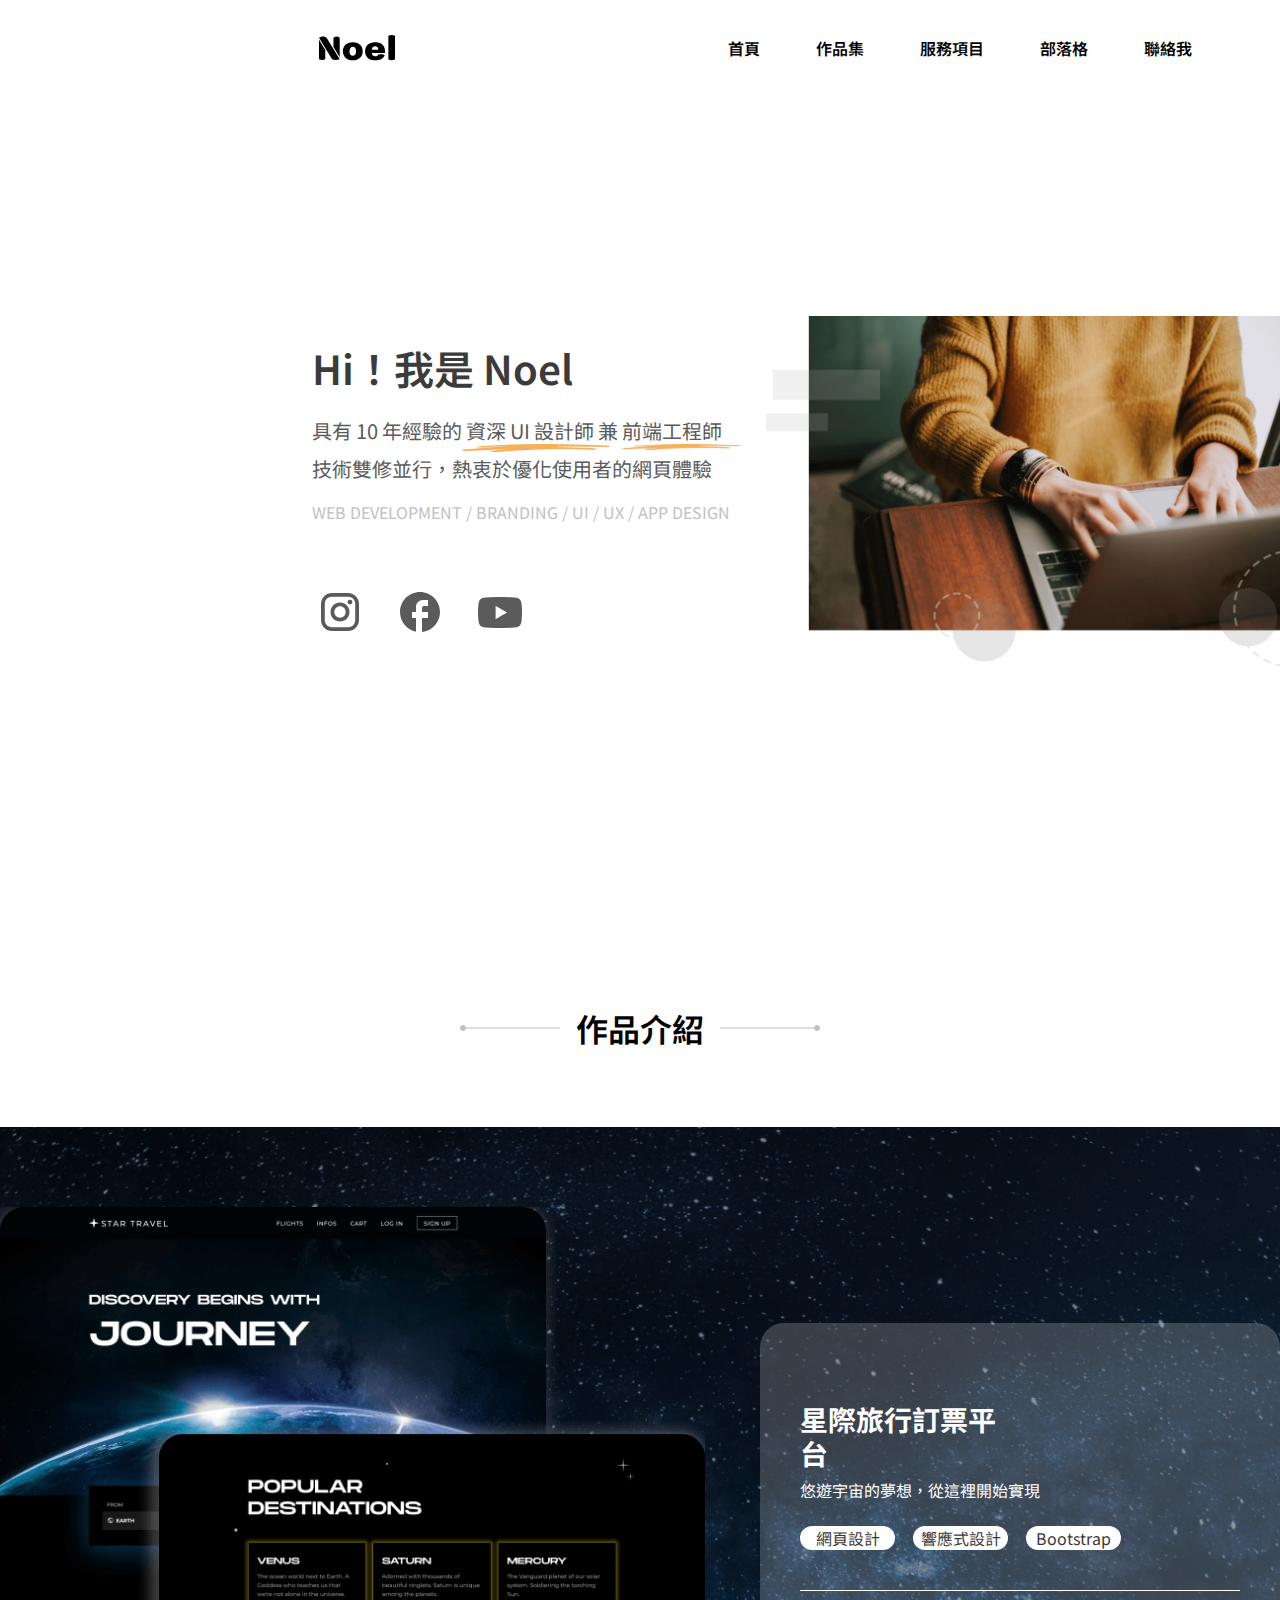
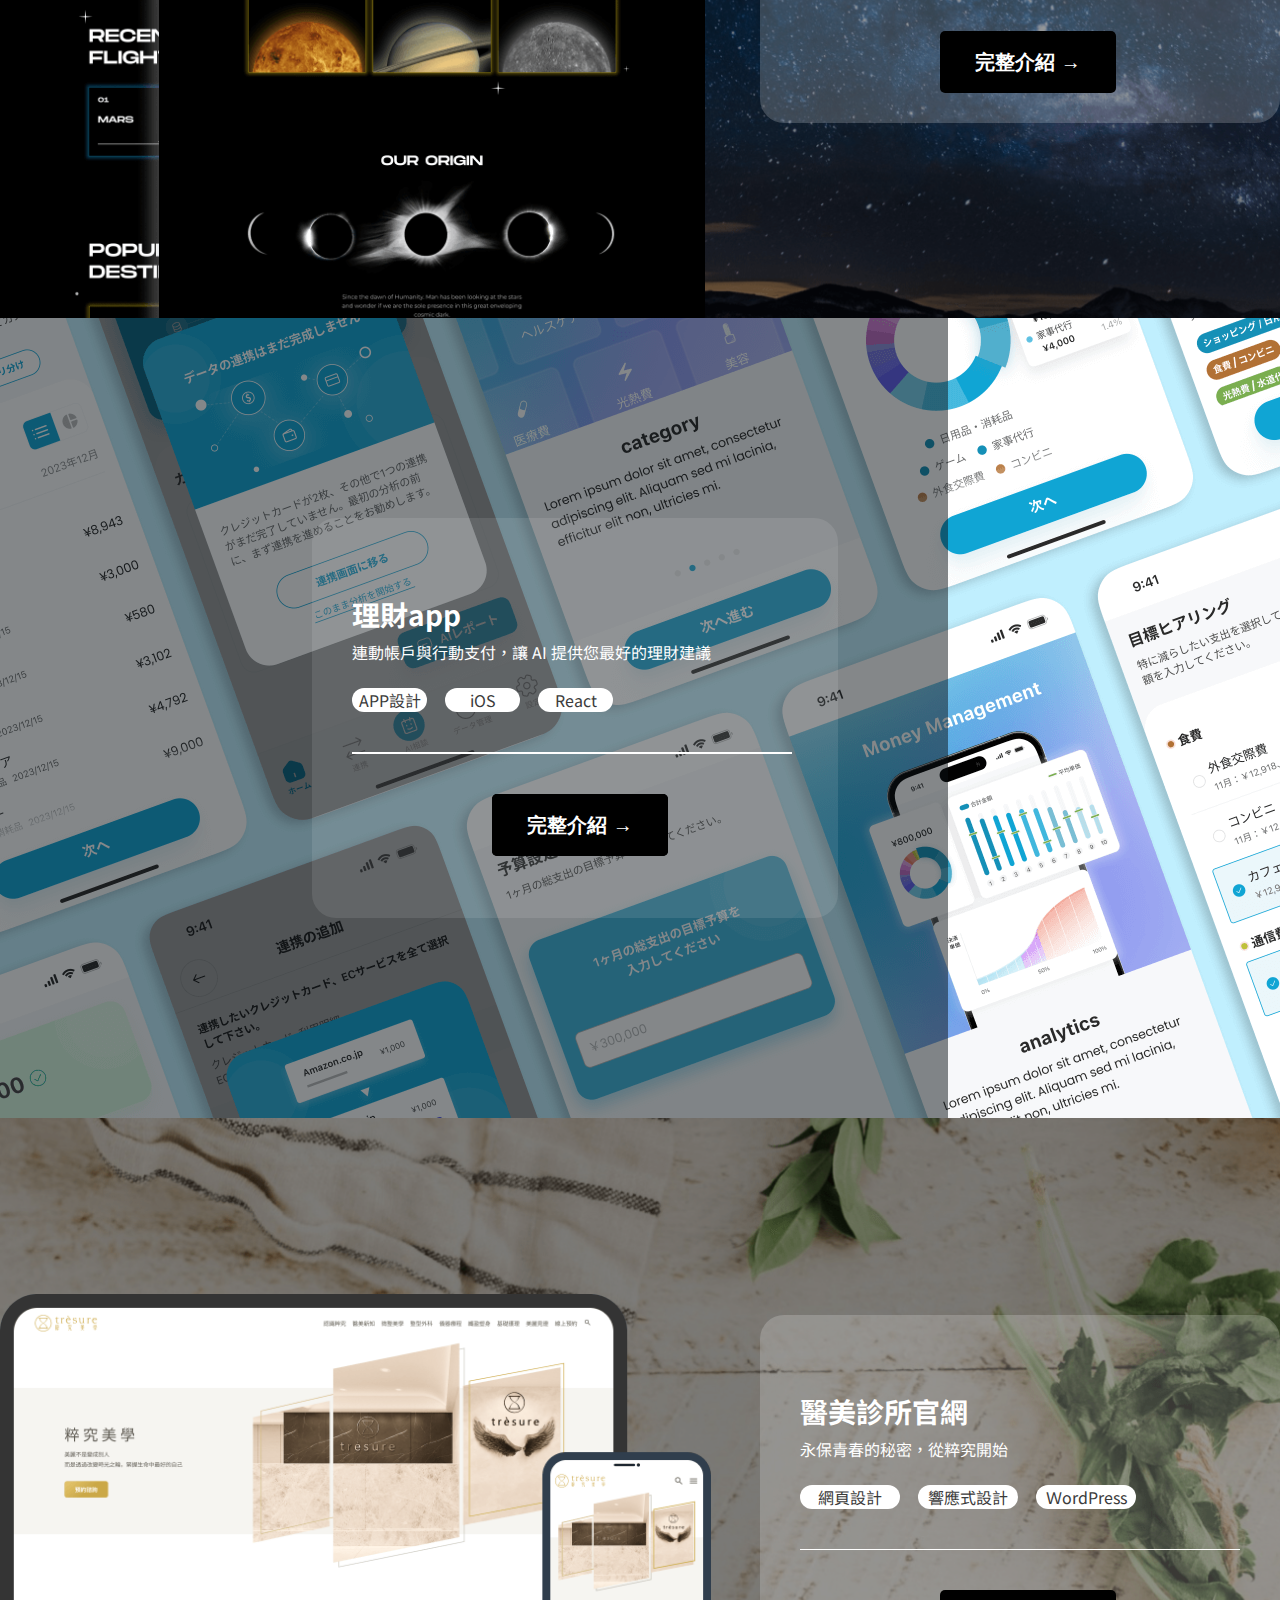
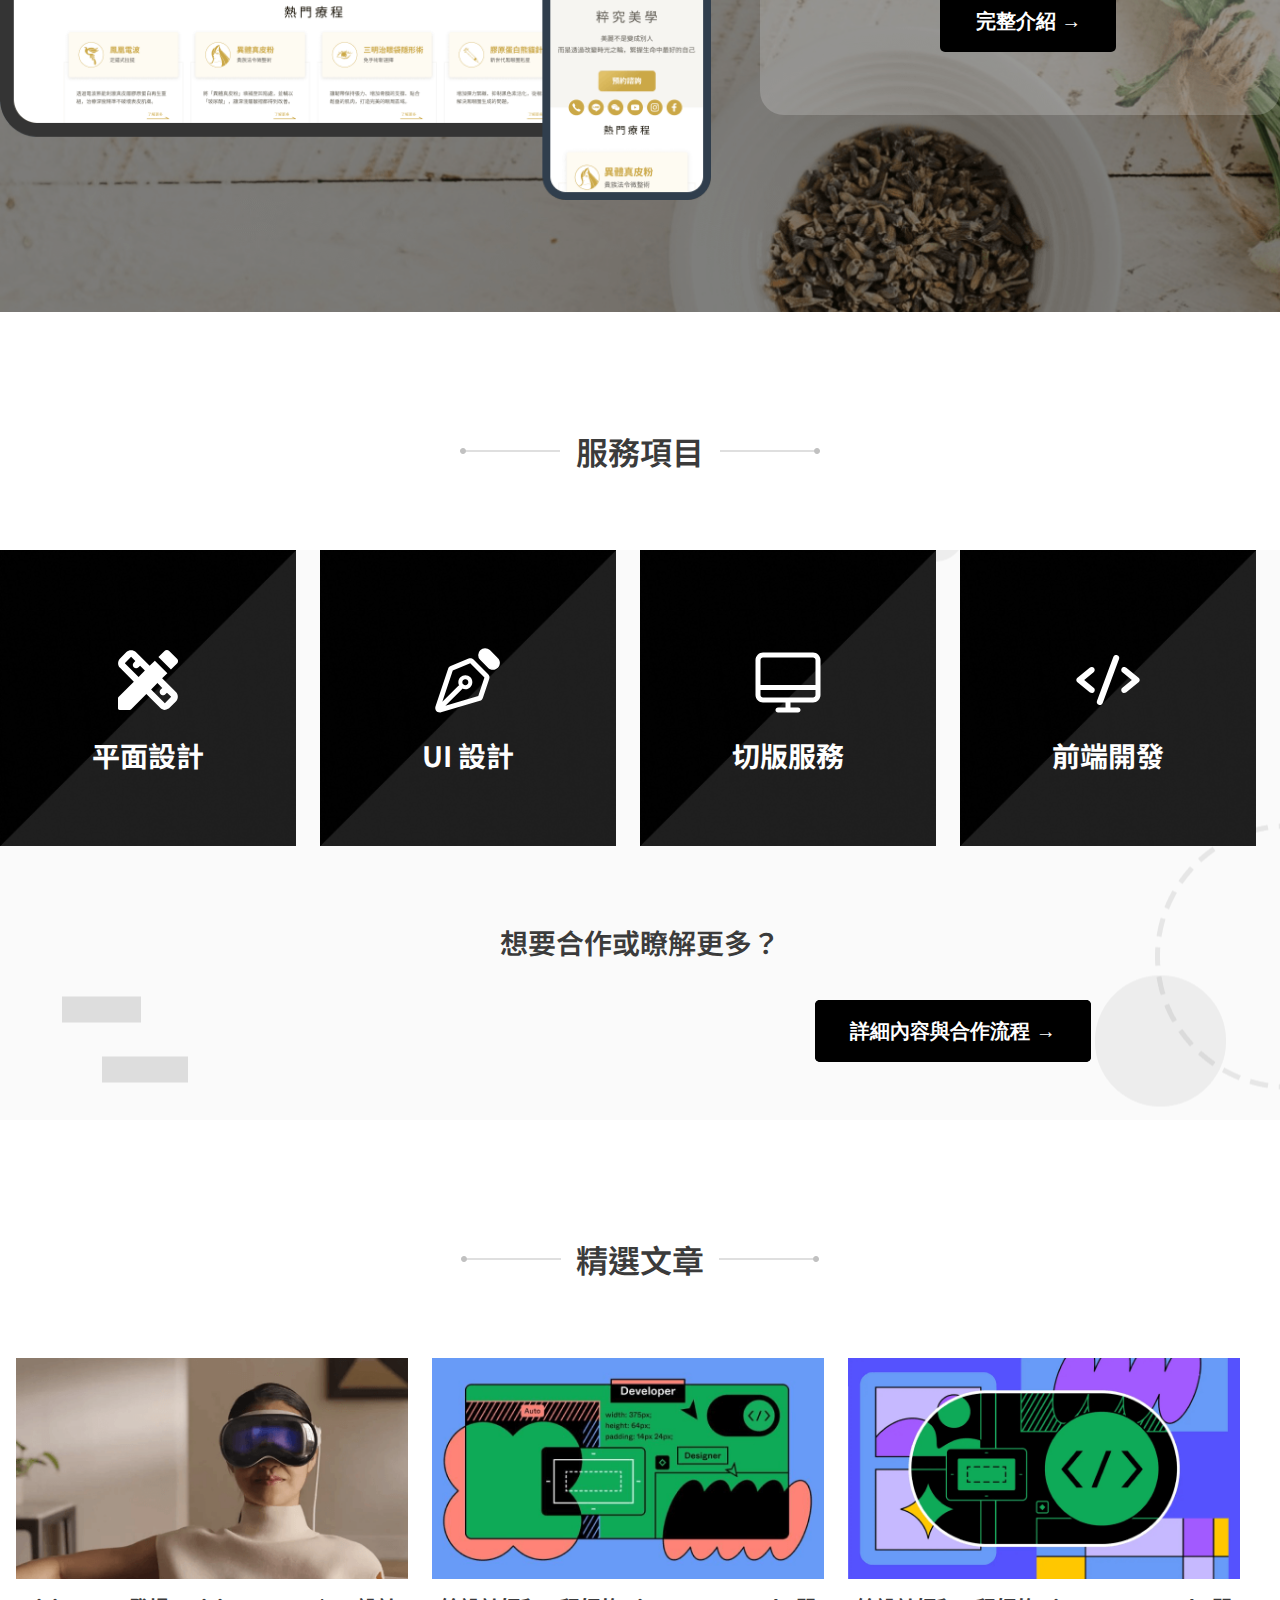
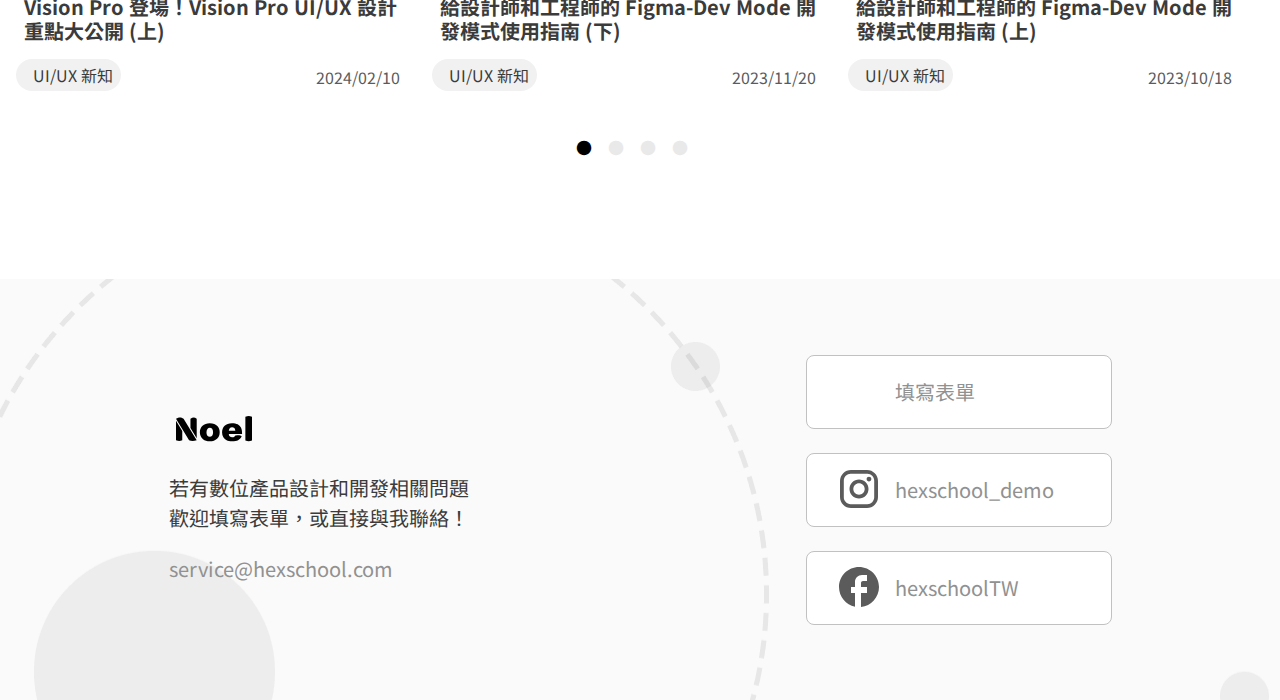
==== commit 73397346: "增加1200解析度RWD" ====
--- a/index.html
+++ b/index.html
@@ -37,7 +37,8 @@
             </div>
 
             <div class="profile-intro-img">
-                <img src="img/hero-lg.png" alt="男人敲電腦">
+                <img class="profile-intro-picture01" src="img/hero-lg.png" alt="男人敲電腦">
+                <img class="profile-intro-picture02" src="img/hero-sm.png" alt="男人敲電腦">
             </div>
         </div>
 
@@ -95,7 +96,7 @@
 
                 <div class="work-medical-beauty-Text">
                     <h4>醫美診所官網</h4>
-                    <p class="content05-Text-P">永保青春的秘密，從粹究開始</p>
+                    <p class="work-medical-beauty-P">永保青春的秘密，從粹究開始</p>
                     <ul>
                         <a href="#"><li>網頁設計</li></a>
                         <a href="#"><li>響應式設計</li></a>
@@ -108,13 +109,15 @@
                 </div>
             </div>
         </div>
+        
+        <div class="work-service-item-title">
+            <img src="img/title-deco-left-lg.png" alt="">
+            <h5>服務項目</h5>
+            <img src="img/title-deco-right-lg.png" alt="">
+        </div>
 
         <div class="work-service-item">
-            <div class="work-service-item-title">
-                <img src="img/title-deco-left-lg.png" alt="">
-                <h5>服務項目</h5>
-                <img src="img/title-deco-right-lg.png" alt="">
-            </div>
+          
             <div class="work-service-item-text">
                 <div class="work-service-item-inside">
                     <img class="work-service-item-bg" src="img/service-item-bg.png" alt="">
@@ -149,13 +152,13 @@
 
         </div>
 
-        <div class="content07">
-            <div class="content07-title">
+        <div class="work-featured-articles">
+            <div class="work-featured-articles-title">
                 <img src="img/title-deco-left-lg.png" alt="">
                 <h6>精選文章</h6>
                 <img src="img/title-deco-right-lg.png" alt="">
             </div>
-            <div class="content07-imgText">
+            <div class="work-featured-articles-inside">
                 <div class="content07-box">
                     <img src="img/article-image1.png" alt="">
                     <p class="con07-title">Vision Pro 登場！Vision Pro UI/UX 設計重點大公開 (上)</p>
--- a/css/style.css
+++ b/css/style.css
@@ -61,9 +61,6 @@
     max-width: 1920px;
     margin: 0 auto;
 }
-.mobile{
-	display: none;
-}
 
 /*你好，冒險者，以下是header區域*/
 
@@ -120,6 +117,7 @@
 
 .profile-intro{
 	display: flex;
+	align-items: center;
 }
 
 .profile-intro-logo{
@@ -132,6 +130,9 @@
 .profile-intro-img{
 	padding-left: 24px;
 	display: block;
+}
+.profile-intro-picture02{
+	display: none;
 }
 
 .profile-intro-Text{
@@ -187,7 +188,6 @@
 	align-items:center;
 	padding-top: 121px;
 	padding-bottom: 80px;
-	border: 1px solid black;
 }
 
 .works-intro h2{
@@ -435,7 +435,6 @@
 	background-color: rgba(255, 255, 255, 20%);
 	border-radius: 24px;
 	height: 400px;
-	padding-left: 55px;
 	padding-bottom: 200px;
 	padding-left: 40px;
 }
@@ -447,7 +446,7 @@
 	padding-top: 80px;
 	padding-right: 262px;
 }
-.content05-Text-P{
+.work-medical-beauty-P{
 	color: #fff;
 	font-size: 16px;
 	font-weight: 400;
@@ -485,7 +484,7 @@
 	background-repeat: no-repeat;
 	background-image: url("../img/homepage-services-bg.png");
 	width:100%;
-	height: 881px;
+	height: 570px;
 }
 .work-service-item-title{
 	display: flex;
@@ -556,26 +555,28 @@
 }
 
 
-/*你好，冒險者，以下是content07區域，也就是精選文章區域*/
-
-
-.content07{
+/*你好，冒險者，以下是work-featured-articles區域，也就是精選文章區域*/
+
+
+.work-featured-articles{
  background: #fff;
 }
-.content07-title{
+.work-featured-articles-title{
 	display: flex;
 	justify-content:center;
 	align-items:center;
 	padding-top: 120px;
 	padding-bottom: 80px;
 }
-.content07-title h6{
+.work-featured-articles-title h6{
 	color: #3B3B3B;
 	font-size: 32px ;
 	font-weight: 600;
 	line-height: 38.4px;
-}
-.content07-imgText{
+	padding-right: 15px;
+	padding-left: 15px;
+}
+.work-featured-articles-inside{
 	display: flex;
 	justify-content: center;
 	align-items: center;
@@ -723,20 +724,17 @@
 }
 
 
-/*你好，冒險者，以下是375尺寸會看到的世界*/
-
-
-@media (max-width:992px)
+/*你好，冒險者，以下是1200尺寸會看到的世界*/
+
+
+@media (max-width:1200px)
 {
 	/*這邊開始寫你規劃的css*/
 	/*你好，冒險者，以下是header區域*/
 	.container{
-		max-width: 375px;
+		max-width: 100%;
 		margin: 0 auto;
 	}
-	.mobile{
-        display:block;
-    }
 	.header{
 		background: #fff;
 		display: flex;
@@ -750,14 +748,12 @@
 	}
 	.headerUL{
 		display: flex;
-		flex-direction: column;
 		justify-content: center;
 		align-items: center;
-		padding-left: 150px;
+		margin-left: 650px;
 	}
 	
 	.headerUL li{
-		padding-top: 3px;
 		padding-bottom: 24px;
 		padding-right: 4px;
 	}
@@ -777,21 +773,29 @@
 
 	.profile-intro{
 		display: flex;
-		flex-direction:column;
-		justify-content: left;
+		flex-direction:row;
+		justify-content: center;
 		align-items: center;
 	}
-	.profile-intro img{
-		padding-left: 0px;
-		background-image: url(../img/hero-sm.png);
-	}
+	.profile-intro-picture01{
+		display: block;
+		width: 90%;
+		margin-bottom: 20px;
+		margin-left: 50px;
+	}
+	.profile-intro-picture02{
+		display: none;
+	}
+
 	.profile-intro-Text{
-		padding-left: 0px;
+		max-width: 470px;
 		text-align: center;
 		display: flex;
 		flex-direction: column;
 		align-items: center;
 		justify-content: center;
+		margin-left: 0px;
+		margin-top:60px;
 	}
 	.profile-intro-lg{
 		color: #3B3B3B;
@@ -802,7 +806,7 @@
 		padding-top: 40px;
 	}
 	.profile-intro-mid{
-		width: 300px;
+		width: 500px;
 		color: #5B5B5B;
 		font-size: 20px;
 		font-weight: 400;
@@ -810,10 +814,16 @@
 		padding-bottom: 8px;
 	}
 	.mark01{
-		padding-left: 75px;
+		position: absolute;
+		width: 148px;
+		top: 130px;
+		left: 170px;
 	}
 	.mark02{
-		padding-left: 80px;
+		position: absolute;
+		width: 130px;
+		top: 130px;
+		left: 330px;
 	}
 	.profile-intro-{
 		width: 270px;
@@ -834,25 +844,20 @@
 	.profile-intro-logo img{
 		padding-right: 24px;
 		padding-bottom: 45.71px;
+		margin-bottom: 0px;
 	}
 	
 	
 	/*你好，冒險者，以下是works-intro區域，也就是作品介紹區域*/
 
 	.works-intro{
-		display: flex;
-		justify-content:center;
-		align-items:center;
 		padding-top: 40px;
 		padding-bottom: 40px;
 	}
 	.works-intro h2{
-		color: #000;
 		font-size: 24px;
 		font-weight: 700;
 		line-height: 28.8px;
-		padding-left: 16px;
-		padding-right: 16px;
 	}
 
 
@@ -879,10 +884,6 @@
 		height: 100%;
 	}
 	.work-star-travel-inside{
-		display: flex;
-		flex-direction: column;
-		justify-content: center;
-		align-items: center;
 		background-color: rgba(0, 0, 0, 0.5); /* 半透明的黑色遮罩 */
 		position: relative;
 	}
@@ -893,32 +894,21 @@
 	}
 	.work-star-travel-Text{
 		width: 526px;
-		display: flex;
-		flex-direction: column;
-		justify-content: center;
-		align-items:center;
 		background: #fff;
-		border-radius: 0px;
-		padding-left: 0px;
-		height: 100%;
+		background-color: rgba(255, 255, 255, 20%);
+		padding-left: 40px;
 	}
 	.work-star-travel-Text h3{
 		text-align: center;
-		color: #000;
-		font-size:24px ;
-		font-weight:700;
+		color: #fff;
 		line-height:24px ;
-		padding-top: 24px;
+		padding-top: 110px;
 		padding-right: 30px;
 		padding-left: 0px;
 		padding-bottom: 8px;
 	}
 	.work-star-travel-P{
 		text-align: center;
-		color: #5B5B5B;
-		font-size: 16px;
-		font-weight: 400;
-		line-height: 24px;
 		padding-top: 0px;
 		padding-right: 60px;
 		padding-bottom: 16px;
@@ -945,30 +935,10 @@
 		padding-right: 18px;
 		padding-bottom: 20px;
 	}
-	.White-Line-03{
-		width: 100px;
-		height: 1px;
-		padding-bottom: 0px;
-	}
-	.Introduction-BTN-03{
-		width: 128px;
-		height: 40px;
-		background: #000000;
-		border-radius: 5px;
-		margin-left: 5px;
-		margin-bottom: 48px;
-	}
-	.Introduction-BTN-P-03{
-		font-size: 16px;
-		color: #fff;
-		text-align: center;
-		line-height: 24px;
-		font-weight: 700;
-		padding-top: 0px;
-		padding-right: 3px;
-		margin-bottom: 60px;
-		margin-top: 10px;
-	}
+	.White-Line {
+		width: 400px;
+	}
+
 	
 	
 
@@ -976,76 +946,21 @@
 
 
 	.work-finance-APP{
-		display: flex;
-		background-image: url("../img/homepage-work2-sm.png");
-		background-repeat: no-repeat;
-		background-attachment: scroll;
-		height: 100%;
+		background-image: url("../img/homepage-work2-lg.png");
 	}
 	.work-finance-APP-inside{
-		width: 100%;
-		background: none;
-		background-color: rgba(10, 16, 19, 0%);
-		padding-top: 390px;
-		padding-left: 0px;
+		width: 680px;
+		padding-top: 200px;
+		padding-bottom: 0px;
+		padding-left: 90px;
 		padding-right: 0px;
-		padding-bottom: 0px;
-	}
-	.work-finance-APP{
-		background: #fff;
-		border-radius: 0px;
-		height: 100%;
-	}
-	.White-Line-04{
-		width: 20px;
-		height: 0px;
-		border-top: solid #fff 0px;
-		padding-bottom: 0px;
-		margin-left: 0px;
-	}
-	.Introduction-BTN-04{
-		width: 128px;
-		height: 40px;
-		background: #000000;
-		border-radius: 5px;
-		margin-left: 100px;
-		margin-bottom: 56px;
-	}
-
-	.work-finance-APPt h4{
-		text-align: center;
-		color: #1E1E1E;
-		font-size:20px ;
-		font-weight:700;
-		line-height:24px ;
-		padding-left: 0px;
-		padding-top: 20px;
-		padding-right: 0px;
-	}
+	}
+
 	.work-finance-APP-P{
-		width: 327px;
-		text-align: center;
-		color: #5B5B5B;
-		font-size: 16px;
-		font-weight: 400;
-		line-height: 24px;
+		text-align: left;
 		padding-top: 8px;
-		padding-left: 18px;
-	}
-	.work-finance-APP ul{
-		width: 100%;
-		padding-top: 16px;
-		display: flex;
-		justify-content: flex-start;
-		align-items: center;
-		padding-left: 65px;
-	}
-	.work-finance-APP li{
-		width: 140%;
-		color: #3B3B3B;
-		background: #F1F1F1;
-		border-radius: 16px;
-	}
+	}
+	
 	.work-finance-APP-Textt a{
 		color: #3B3B3B;
 		text-align: center;
@@ -1058,12 +973,9 @@
 	}
 
 	
-	/*你好，冒險者，以下是content05區域，也就是醫療美容區域*/
-
-	.content05{
-		position: relative; 
-	}
-	.content05::before {
+	/*你好，冒險者，以下是work-medical-beauty區域，也就是醫療美容區域*/
+
+	.work-medical-beauty::before {
 		content:'';
 		position: absolute;
 		background-size:cover;
@@ -1120,14 +1032,6 @@
 		padding-bottom: 16px;
 		padding-right: 3px;
 	}
-	.work-medical-beauty-inside{
-		background-color: rgba(0, 0, 0, 0.5); /* 半透明的黑色遮罩 */
-		position: relative;
-		display: flex;
-		flex-direction: column;
-		justify-content: center;
-		align-items: center;
-	}
 	
 	
 	.work-medical-beauty- h4{
@@ -1139,14 +1043,6 @@
 		padding-top: 24px;
 		padding-right: 0px;
 	}
-	.content05-Text-P{
-		text-align: center;
-		color: #5B5B5B;
-		font-size: 16px;
-		font-weight: 400;
-		line-height: 24px;
-		padding-top: 8px;
-	}
 	.work-medical-beauty- ul{
 		padding-top: 16px;
 		display: flex;
@@ -1175,59 +1071,30 @@
 	/*你好，冒險者，以下是work-service-item區域，也就是服務項目區域*/
 
 
-	.work-service-item{
-		background-position: center;
-		background-repeat: no-repeat;
-		background-image: url("../img/homepage-services-bg.png");
-		width:100%;
-		height: 100%;
-	}
 	.work-service-item-title{
-		display: flex;
-		justify-content:center;
-		align-items:center;
 		padding-top: 80px;
 		padding-bottom: 40px;
 	}
 	.work-service-item-title h5{
-		color: #3B3B3B;
 		font-size: 24px ;
 		font-weight: 700;
 		line-height: 28.8px;
 	}
-	.work-service-item-text{
-		display: flex;
-		flex-direction: column;
-		justify-content:center;
-		align-items: center;
-	}
 	.work-service-item-inside{
-		display: flex;
-		flex-direction: column;
-		justify-content:flex-start;
-		align-items: center;
 		padding-right: 34.5px;
 		padding-left: 34.5px;
 		padding-bottom: 24px;
 	}
 	.work-service-item-bg{
-		position: relative; 
 		border-radius: 16px;
 	}
 	.work-service-item-top{
-		position: absolute;
-		padding-top: 86.5px;
+		padding-top: 40px;
 	}
 	.work-service-item-slogon{
-		position: absolute;
-		color: #FFFFFF;
-		font-size: 28px;
-		font-weight: 700;
-		line-height: 42px;
-		padding-top: 180px;
+		padding-top: 140px;
 	}
 	.work-service-item-contact{
-		color: #3B3B3B;
 		font-size: 20px ;
 		font-weight: 700;
 		line-height: 24px;
@@ -1235,40 +1102,22 @@
 		padding-bottom: 24px;
 	}
 	.Introduction-BTN-detail{
-		width: 208px;
-		height: 40px;
-		background: #000000;
-		border-radius: 5px;
-		margin-left: 70px;
+		margin-left: 450px;
 		margin-bottom: 88px;
 	}
 
 
 
-	/*你好，冒險者，以下是content07區域，也就是精選文章區域*/
-
-
-	.content07{
-		background: #fff;
-	}
-	.content07-title{
-		display: flex;
-		justify-content:center;
-		align-items:center;
+	/*你好，冒險者，以下是work-featured-articles區域，也就是精選文章區域*/
+
+	.work-featured-articles-title{
 		padding-top: 80px;
 		padding-bottom: 40px;
 	}
-	.content07-title h6{
-		color: #3B3B3B;
+	.work-featured-articles-title h6{
 		font-size: 24px ;
 		font-weight: 700;
 		line-height: 28.8px;
-	}
-	.content07-imgText{
-		display: flex;
-		flex-direction: column;
-		justify-content: center;
-		align-items: center;
 	}
 	.content07-box{
 		width: 100%;
@@ -1279,43 +1128,15 @@
 	.content07-box img{
 		border-radius: 8px;
 	}
-
-	.content07-box-time{
-		display: flex;
-		justify-content: space-between;
-		align-items: center;
-	}
 	.con07-title{
 		width: 335px;
-		color: #3B3B3B;
-		font-size: 20px ;
 		font-weight: 600;
-		line-height: 24px;
-		padding-top: 16px;
-		padding-bottom: 16px;
 		padding-left: 4px;
 	}
 	.con07-tag{
-		width: 105px;
-		background: #F1F1F1;
-		border-radius:16px;
-		text-align: center;
-		color: #3B3B3B;
-		font-size: 16px ;
-		font-weight: 400;
-		line-height: 24px;
-		padding-top: 4px;
-		padding-bottom: 4px;
-		padding-left: 4px;
 		margin-left: 12px;
 	}
 	.con07-time{
-		color: #5B5B5B;
-		font-size: 16px ;
-		font-weight: 400;
-		line-height: 24px;
-		padding-top: 4px;
-		padding-right: 8px;
 		margin-right: 8px;
 	}
 	.content07-footer{
@@ -1339,10 +1160,6 @@
 	/*你好，冒險者，以下是footer區域*/
 
 	.footer{
-		display: flex;
-		flex-direction: column;
-		justify-content: center;
-		align-items: center;
 		background-image: url(../img/footer-bg-sm.png);
 	}
 	.footer-small-logo{
@@ -1358,52 +1175,24 @@
 		padding-right: 0px;
 	}
 	.footer-text{
-		display: flex;
-		flex-direction: column;
 		justify-content: center;
 		align-items: center;
 	}
 	.footer-normal{
-		color: #3B3B3B;
 		font-size: 16px;
-		font-weight: 400;
 		line-height: 24px;
 	}
 	.footer-email{
-		color: #919191;
 		font-size: 16px;
-		font-weight: 400;
-		line-height: 24px;
-		padding-top: 24px;
 		padding-bottom: 40px;
 	}
 	.footer-box{
 		position: relative;
 		color: #919191;
 	}
-
-	.footer-box img{
-		position: absolute;
-		top: 8px;
-		padding-bottom: 9px;
-		padding-left: 25px;
-		padding-right: 10px;
-	}
-
 	.footer-UL li{
-		width: 306px;
-		border: 1px solid #C1C1C1;
-		background: #FFFFFF;
 		margin-bottom: 24px;
-		padding-top: 21px;
-		padding-bottom: 21px;
-		border-radius: 8px;
-		text-align:left;
-		color: #919191;
-		font-size: 20px;
 		font-weight: 700;
-		line-height: 30px;
-
 	}
 	.footer-UL a{
 		text-decoration: none;
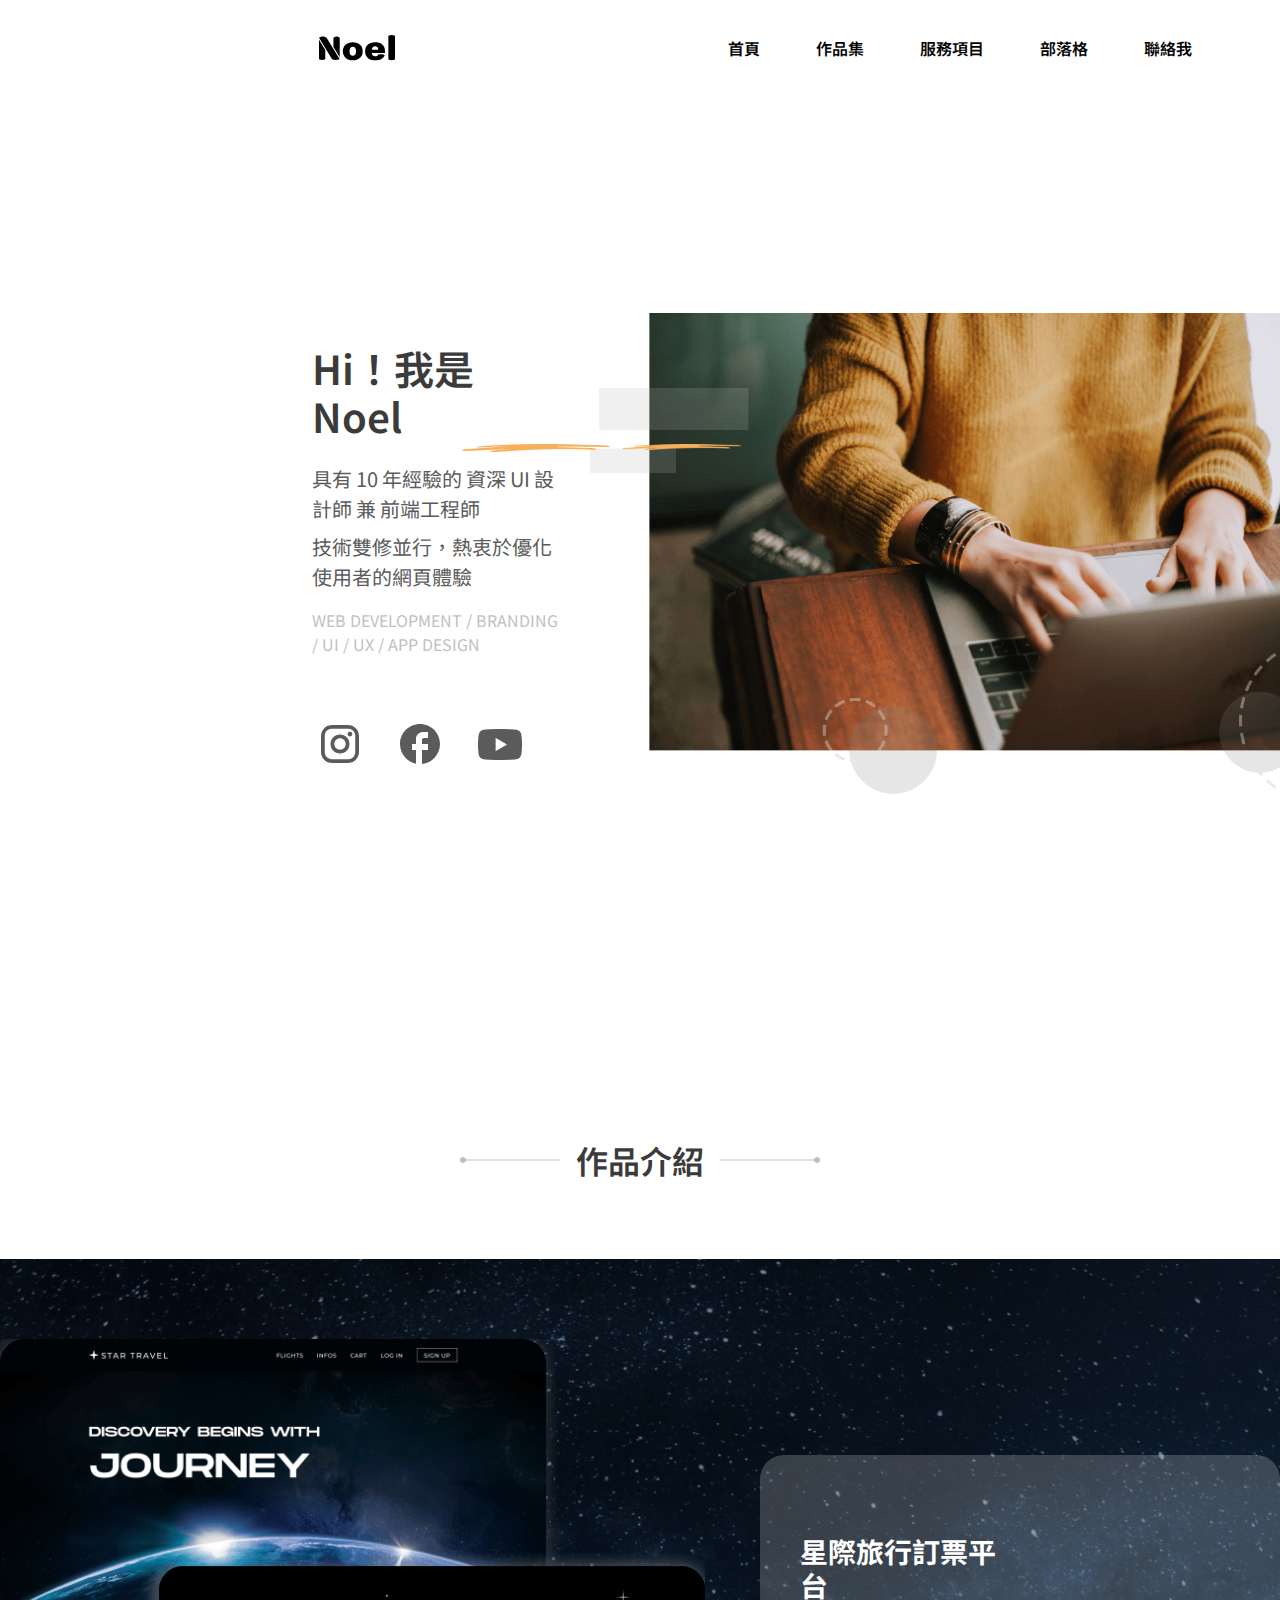
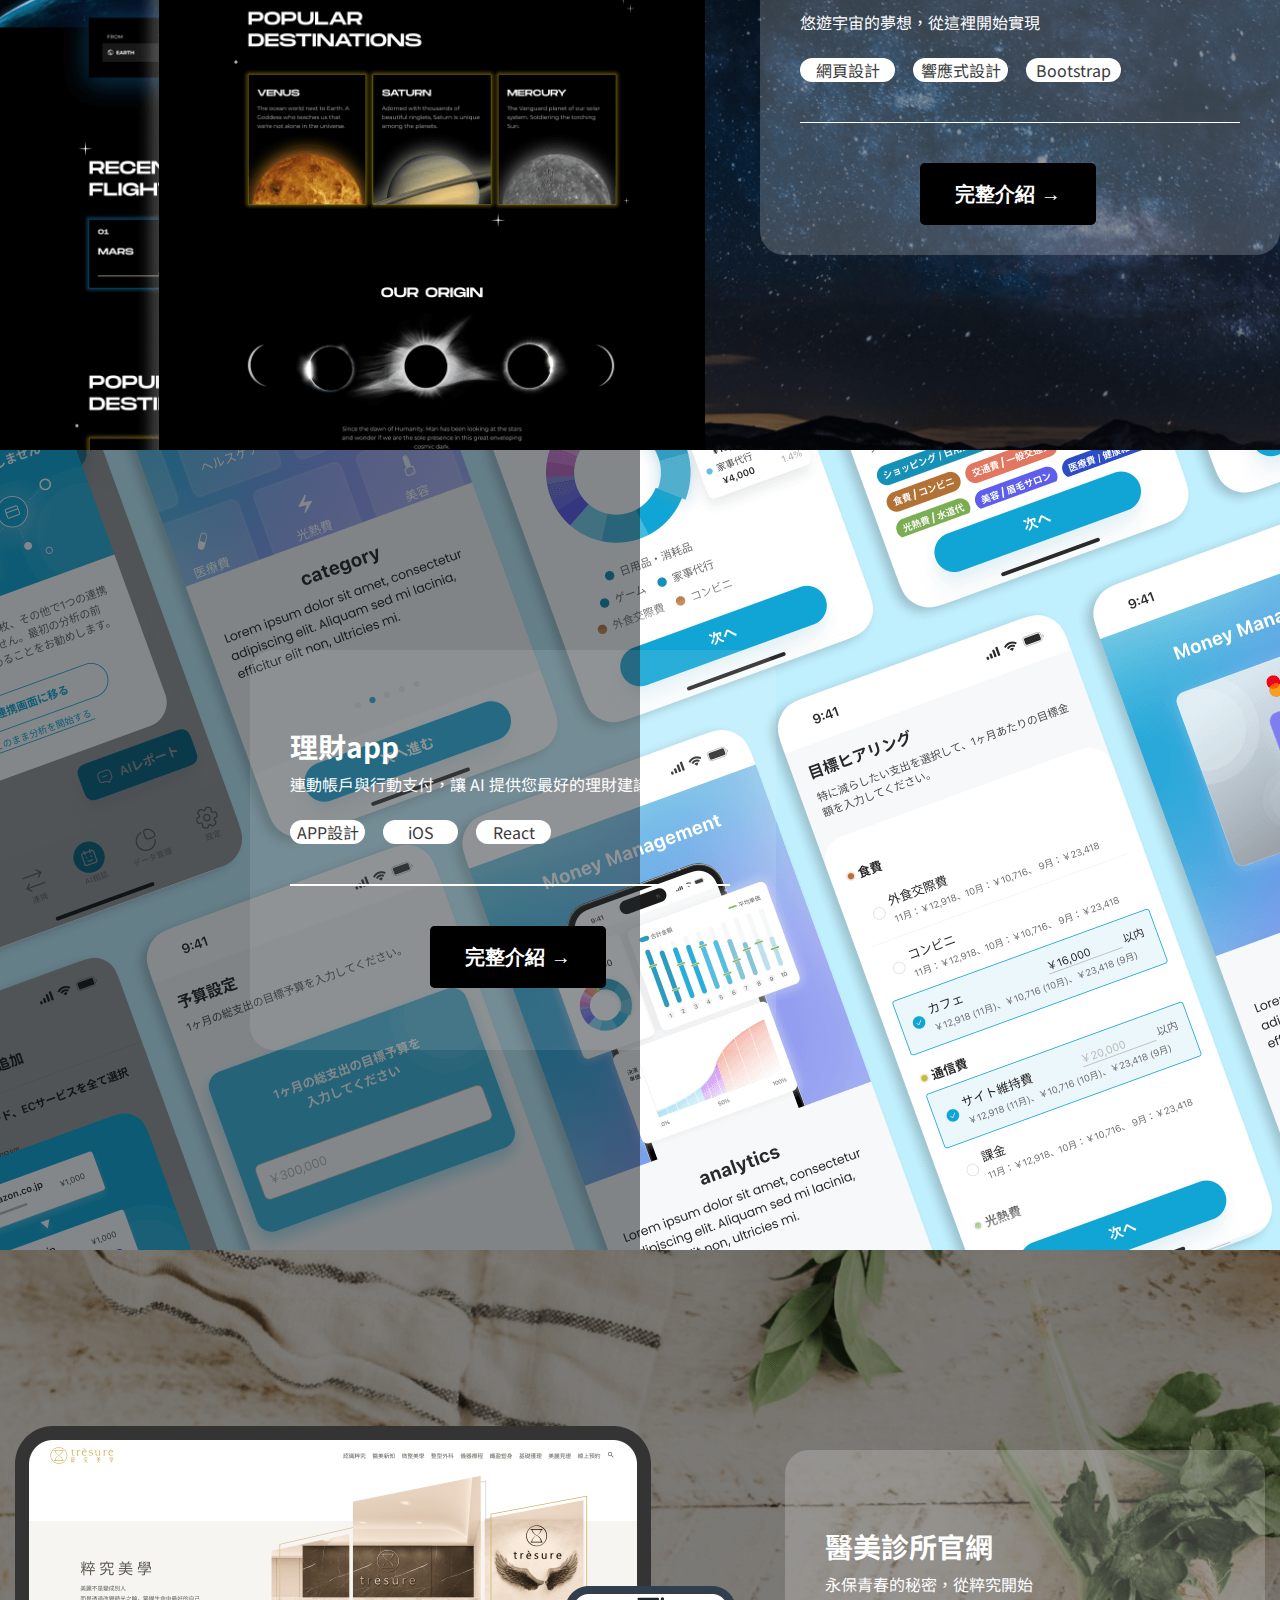
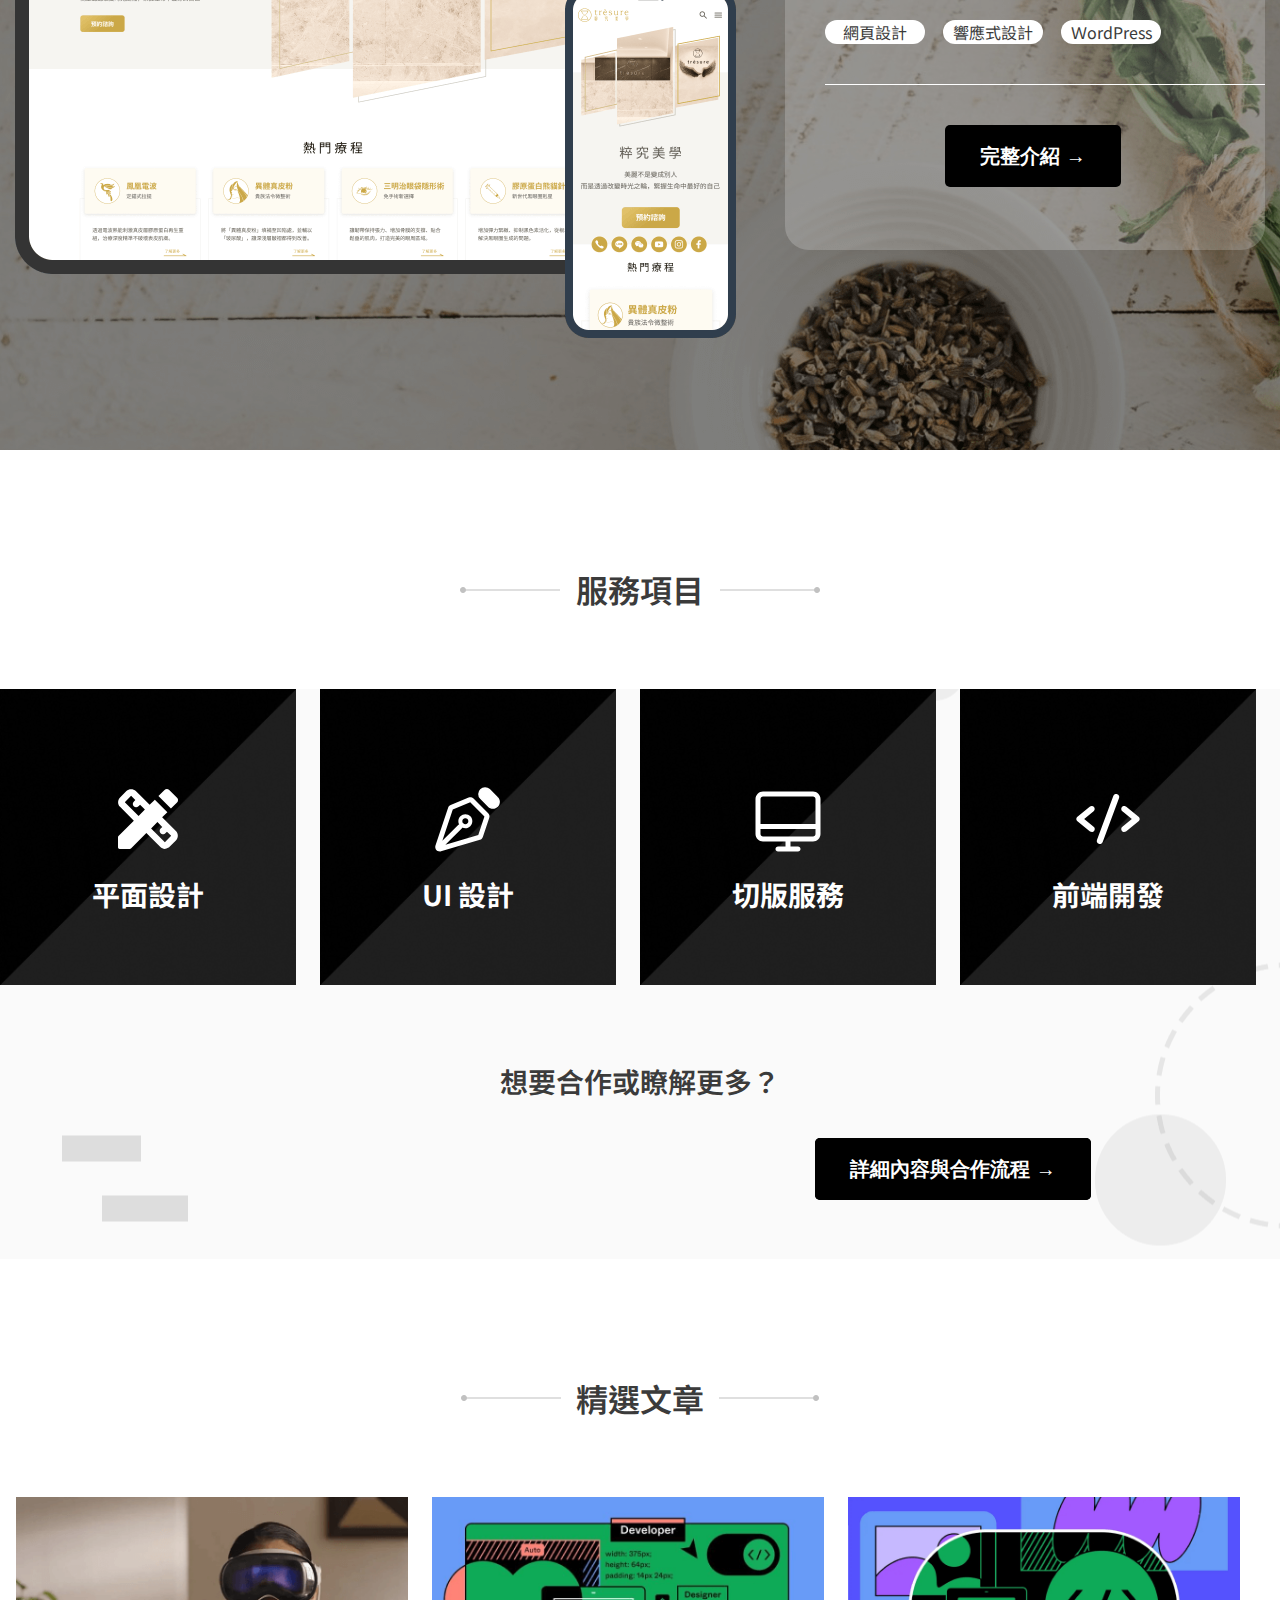
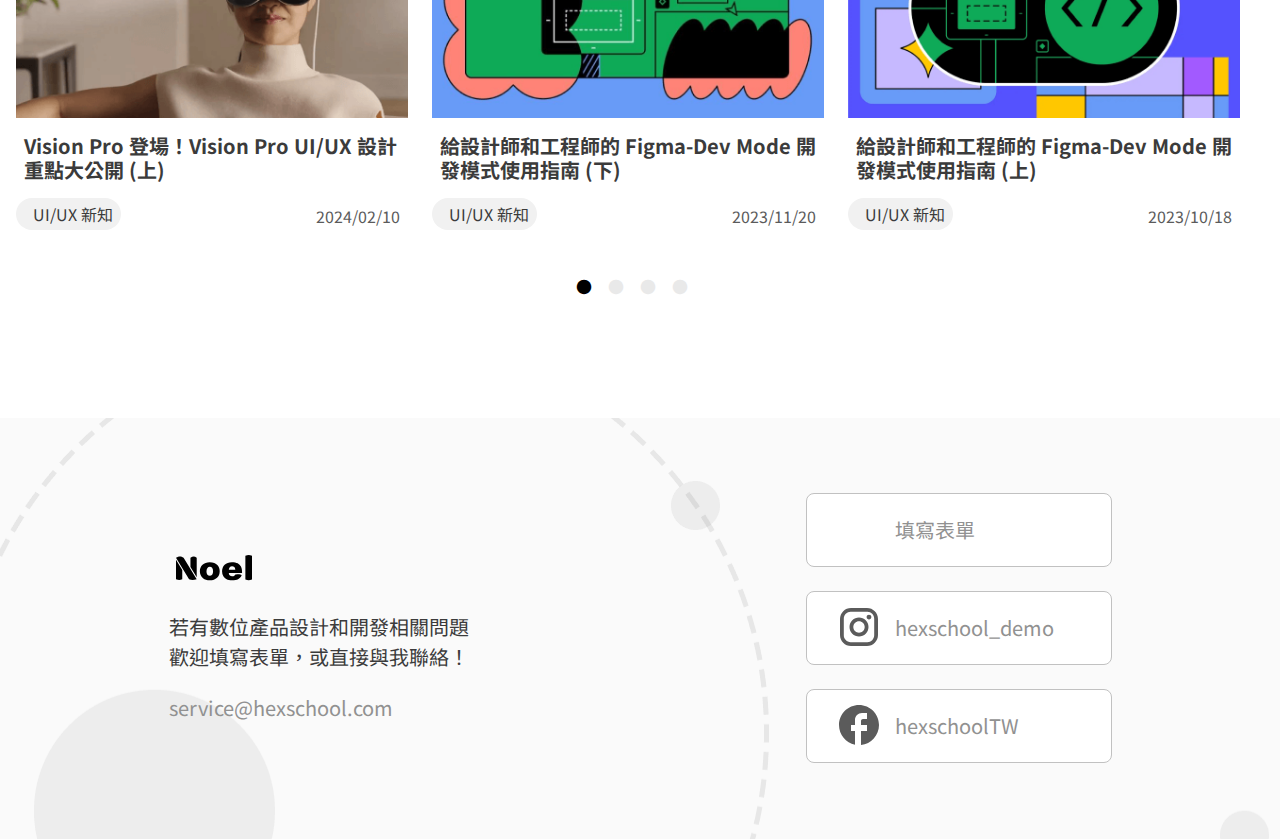
==== commit bf05ad1c: "update css 767" ====
--- a/index.html
+++ b/index.html
@@ -23,11 +23,11 @@
         <div class="profile-intro">
             <div class="profile-intro-Text">
                 <h1 class="profile-intro-lg">Hi！我是 Noel</h1>
-                <p class="profile-intro-mid">具有 10 年經驗的 資深 UI 設計師 兼 前端工程師</p>
+                <p class="profile-intro-mid">具有 10 年經驗的<br class="mobile"> 資深 UI 設計師 兼 前端工程師</p>
                 <img class="mark01" src="img/mark.png" alt="">
                 <img class="mark02" src="img/mark.png" alt="">
-                <p class="profile-intro-mid">技術雙修並行，熱衷於優化使用者的網頁體驗</p>
-                <p class="profile-intro-sm">WEB DEVELOPMENT / BRANDING / UI / UX / APP DESIGN</p>
+                <p class="profile-intro-mid">技術雙修並行，<br class="mobile">熱衷於優化使用者的網頁體驗</p>
+                <p class="profile-intro-sm">WEB DEVELOPMENT / BRANDING / <br class="mobile">UI / UX / APP DESIGN</p>
                 
                 <div class="profile-intro-logo">
                     <img src="img/instagram.svg" alt="ig">
@@ -72,6 +72,9 @@
 
         <div class="work-finance-APP">
             <div class="work-finance-APP-inside">
+                <div class="work-finance-APP-bg">
+                    <img class="mobile" src="img/homepage-work2-sm.png" alt="">
+                </div>
                 <div class="work-finance-APP-Text">
                     <h4>理財app</h4>
                     <p class="work-finance-APP-P">連動帳戶與行動支付，讓 AI 提供您最好的理財建議</p>
--- a/css/style.css
+++ b/css/style.css
@@ -87,7 +87,6 @@
 	padding-top: 32px;
 	padding-bottom: 32px;
 	padding-right: 40px;
-
 }
 .headerUL li a{
 	width: 48px;
@@ -114,7 +113,9 @@
 
 
 /*你好，冒險者，以下是profile-intro區域*/
-
+.mobile{
+	display: none;
+}
 .profile-intro{
 	display: flex;
 	align-items: center;
@@ -127,10 +128,7 @@
 	padding-right: 24px;
 	margin-bottom: 248px;
 }
-.profile-intro-img{
-	padding-left: 24px;
-	display: block;
-}
+
 .profile-intro-picture02{
 	display: none;
 }
@@ -140,8 +138,10 @@
 	margin-top: 248px;
 	margin-left: 312px;
 }
+.profile-intro-picture01 {
+	margin-left: 24px;
+}
 .profile-intro-lg{
-	width: 430px;
 	color: #3B3B3B;
 	font-size: 40px;
 	font-weight: 600;
@@ -191,7 +191,7 @@
 }
 
 .works-intro h2{
-	color: #000;
+	color: #3B3B3B;
 	font-size: 32px;
 	font-weight: 600;
 	line-height: 38.4px;
@@ -281,7 +281,7 @@
 
 
 .Introduction-BTN{
-	margin-left: 140px;
+	margin-left: 120px;
 }
 
 .work-star-travel-Text ul{
@@ -309,15 +309,54 @@
 
 
 /*你好，冒險者，以下是work-finance-APP區域，也就是理財APP區域*/
-
+.work-star-travel::before {
+	content:'';
+	position: absolute;
+	background-size:cover;
+	background-position: center;
+	background-repeat: no-repeat;
+	/*background-image: url("https://i.postimg.cc/Zq93vSw3/homepage-work1-bg.png");*/
+	background-image: url("../img/homepage-work1-bg.png");
+	top: 0;
+	left: 0;
+	width: 100%;
+	height: 100%;
+  }
+.work-star-travel-inside{
+	display: flex;
+	justify-content: center;
+	align-items: center;
+	background-color: rgba(0, 0, 0, 0.5); /* 半透明的黑色遮罩 */
+	position: relative;
+}
 
 .work-finance-APP{
 	display: flex;
 	background-image: url("../img/homepage-work2-lg.png");
 	background-repeat: no-repeat;
 	background-attachment: scroll;
-	height: 800px;
-}
+	height: auto;
+	width: 100%;
+	position: relative; 
+}
+.work-finance-APP::before {
+	content:'';
+	position: absolute;
+	background-size:cover;
+	background-position: center;
+	background-repeat: no-repeat;
+	/*background-image: url("https://i.postimg.cc/Zq93vSw3/homepage-work1-bg.png");*/
+	background-image: url("../img/homepage-work2-lg.png");
+	top: 0;
+	left: 0;
+	width: 100%;
+	height: 100%;
+  }
+  .work-finance-APP-inside{
+	background-color: rgba(0, 0, 0, 0.5); /* 半透明的黑色遮罩 */
+	position: relative; 
+  }
+
 
 .work-finance-APP-Text{
 	width: 526px;
@@ -325,15 +364,16 @@
 	background-color: rgba(255, 255, 255, 10%);
 	border-radius: 24px;
 	height: 400px;
+	position: relative; 
 }
 
 .work-finance-APP-inside{
-	width: 948px;
+	width: 50%;
 	background: #0A101380;
 	background-color: rgba(10, 16, 19, 50%);
 	padding-top: 200px;
-	padding-left: 312px;
-	padding-right: 110px;
+	padding-left: 250px;
+	padding-right: 100px;
 	padding-bottom: 200px;
 }
 .work-finance-APP h4{
@@ -428,7 +468,6 @@
 	padding-bottom: 112px;
 }
 .work-medical-beauty-Text{
-	width: 526px;
 	display: flex;
 	flex-direction: column;
 	background: #fff;
@@ -727,32 +766,21 @@
 /*你好，冒險者，以下是1200尺寸會看到的世界*/
 
 
-@media (max-width:1200px)
+@media(max-width: 1200px)
 {
 	/*這邊開始寫你規劃的css*/
 	/*你好，冒險者，以下是header區域*/
-	.container{
-		max-width: 100%;
-		margin: 0 auto;
-	}
-	.header{
-		background: #fff;
-		display: flex;
-		align-items: center;
-	}
+
 	.headerLogo{
-		padding-left: 12px;
+		margin-left: 250px;
+		padding-left: 0px;
 		padding-top: 11.5px;
 		padding-bottom: 11.5px;
 		padding-right: 15px;
 	}
 	.headerUL{
-		display: flex;
-		justify-content: center;
-		align-items: center;
-		margin-left: 650px;
-	}
-	
+		margin-left: 440px;
+	}
 	.headerUL li{
 		padding-bottom: 24px;
 		padding-right: 4px;
@@ -778,23 +806,19 @@
 		align-items: center;
 	}
 	.profile-intro-picture01{
-		display: block;
-		width: 90%;
 		margin-bottom: 20px;
-		margin-left: 50px;
+		margin-left: 130px;
 	}
 	.profile-intro-picture02{
 		display: none;
 	}
-
+	.profile-intro-img{
+		max-width: 40%;
+	}
 	.profile-intro-Text{
-		max-width: 470px;
-		text-align: center;
-		display: flex;
-		flex-direction: column;
-		align-items: center;
-		justify-content: center;
-		margin-left: 0px;
+		max-width: 60%;
+		text-align: left;
+		margin-left: 20px;
 		margin-top:60px;
 	}
 	.profile-intro-lg{
@@ -806,7 +830,6 @@
 		padding-top: 40px;
 	}
 	.profile-intro-mid{
-		width: 500px;
 		color: #5B5B5B;
 		font-size: 20px;
 		font-weight: 400;
@@ -815,15 +838,15 @@
 	}
 	.mark01{
 		position: absolute;
-		width: 148px;
+		width: 135px;
 		top: 130px;
-		left: 170px;
+		left: 150px;
 	}
 	.mark02{
 		position: absolute;
-		width: 130px;
+		width: 110px;
 		top: 130px;
-		left: 330px;
+		left: 300px;
 	}
 	.profile-intro-{
 		width: 270px;
@@ -883,17 +906,14 @@
 		width: 100%;
 		height: 100%;
 	}
-	.work-star-travel-inside{
-		background-color: rgba(0, 0, 0, 0.5); /* 半透明的黑色遮罩 */
-		position: relative;
-	}
 	.work-star-travel-bg{
+		max-width: 50%;
 		padding-top: 93px;
 		padding-right: 39.92px;
 		padding-left: 40px;
 	}
 	.work-star-travel-Text{
-		width: 526px;
+		max-width: 50%;
 		background: #fff;
 		background-color: rgba(255, 255, 255, 20%);
 		padding-left: 40px;
@@ -903,7 +923,7 @@
 		color: #fff;
 		line-height:24px ;
 		padding-top: 110px;
-		padding-right: 30px;
+		padding-right: 180px;
 		padding-left: 0px;
 		padding-bottom: 8px;
 	}
@@ -921,24 +941,17 @@
 	}
 	.work-star-travel-Text li{
 		width: 100px;
-		color: #3B3B3B;
 		background: #F1F1F1;
-		border-radius: 16px;
 	}
 	.work-star-travel-Text a{
-		color: #3B3B3B;
-		text-align: center;
-		font-size: 16px;
-		font-weight: 400;
-		line-height: 24px;
-		text-decoration: none;
-		padding-right: 18px;
 		padding-bottom: 20px;
 	}
 	.White-Line {
-		width: 400px;
-	}
-
+		width: 340px;
+	}
+	.Introduction-BTN {
+		margin-left: 80px;
+	}
 	
 	
 
@@ -947,12 +960,13 @@
 
 	.work-finance-APP{
 		background-image: url("../img/homepage-work2-lg.png");
+		height: auto;
 	}
 	.work-finance-APP-inside{
-		width: 680px;
+		width: 640px;
 		padding-top: 200px;
 		padding-bottom: 0px;
-		padding-left: 90px;
+		padding-left: 50px;
 		padding-right: 0px;
 	}
 
@@ -989,22 +1003,17 @@
 		height: 100%;
 	}
 	.work-medical-beauty-bg{
+		max-width: 50%;
 		padding-top: 100px;
-		padding-right: 30px;
+		padding-right: 39.92px;
 		padding-bottom: 60px;
-		padding-left: 30px;
-	}
-	.content05-Text{
-		display: flex;
-		flex-direction: column;
-		background: #fff;
-		background-color: rgba(255, 255, 255, 100%);
-		border-radius: 0px;
-		height: 100%;
-		width: 100%;
-		padding-left: 0px;
-		padding-bottom: 0px;
-		padding-left: 0px;
+		padding-left: 40px;
+	}
+	.work-medical-beauty-Text {
+		max-width: 50%;
+	}
+	.work-medical-beauty-Text h4 {
+		padding-right: 120px;
 	}
 	.White-Line-05{
 		width: 0px;
@@ -1121,8 +1130,8 @@
 	}
 	.content07-box{
 		width: 100%;
-		padding-right: 12px;
-		padding-left: 12px;
+		padding-right: 6px;
+		padding-left: 6px;
 		padding-bottom: 48px;
 	}
 	.content07-box img{
@@ -1208,6 +1217,213 @@
 		background: black;
 		color: #fff;
 	}
-
-
-}+}
+
+
+/*你好，冒險者，以下是992尺寸會看到的世界*/
+
+
+@media(max-width: 992px)
+{
+	.headerUL{
+		margin-left: 285px;
+	}
+	.headerUL li {
+		padding-right: 0px;
+	}
+	.headerUL li a {
+		margin-right: 10px;
+		padding-right: 0px;
+		padding-left: 0px;
+	}
+	.profile-intro-img{
+		padding-left: 12px;
+	}
+	.profile-intro-Text{
+		margin-left: 20px;
+	}
+	.profile-intro-picture01 {
+		margin-left: 85px;
+	}
+
+
+	.work-star-travel-bg {
+		padding-right: 20px;
+	}
+	.White-Line {
+		width: 340px;
+	}
+	.Introduction-BTN {
+		margin-left: 90px;
+	}
+
+	.work-finance-APP-inside {
+		width: 550px;
+		padding-left: 40px;
+	}
+	.work-finance-APP-Text {
+		width: 470px;
+	}
+	.White-Line-04 {
+		width: 380px;
+	}
+	.Introduction-BTN-04 {
+		margin-left: 140px;
+	}
+
+	.work-service-item-slogon {
+		padding-top: 120px;
+	}
+	.Introduction-BTN-detail {
+		margin-left: 350px;
+	}
+
+	.work-medical-beauty-bg {
+		padding-right: 25px;
+	}
+	.work-medical-beauty-Text h4 {
+		padding-right: 0px;
+		margin-right: 250px;
+	}
+	.content07-box {
+		width: 33.33%;
+		padding-left: 3px;
+		padding-right: 3px;
+	}
+}
+
+
+/*你好，冒險者，以下是767尺寸會看到的世界*/
+
+
+@media(max-width: 767px)
+{
+
+	.headerLogo {
+        margin-left: 0px;
+        padding-left: 17.76px;
+        padding-top: 17.28px;
+        padding-bottom: 17.89px;
+        padding-right: 15px;
+    }
+	.headerUL {
+        margin-left: 290px;
+    }
+	.profile-intro {
+		flex-direction: column-reverse;
+	}
+	.profile-intro-img {
+        max-width: 100%;
+		padding-left: 0px;
+    }
+	.profile-intro-picture01 {
+        margin-left: 0px;
+    }
+	.profile-intro-Text {
+		text-align: center;
+	}
+	.profile-intro-mid {
+		border: 1px solid black;
+	}
+	.mobile{
+		display: block;
+	}
+	.mark01{
+		top: 160px;
+		left: 0px;
+	}
+	.mark02{
+		top: 160px;
+		left: 155px;
+	}
+	.profile-intro-sm {
+		padding-bottom: 24px;
+	}
+	.profile-intro-logo {
+		margin-left: 25px;
+	}
+	.profile-intro-logo img {
+		padding-right: 16px;
+		padding-bottom: 40px;
+	}
+
+	.work-star-travel-inside {
+		flex-direction: column;
+	}
+	.work-star-travel-bg {
+		max-width: 100%;
+		background-image: none;
+		padding-top: 0px;
+		padding-left: 0px;
+		padding-right: 0px;
+	}
+	.work-star-travel-bg img{
+		max-width: 90%;
+		padding-top: 90px;
+		padding-right: 39.92px;
+		padding-left: 90px;
+	}
+
+
+	.work-star-travel-Text {
+		width: 767px;
+		height: auto;
+		max-width: 100%;
+		background: #fff;
+		border-radius: 0px;
+		padding-left: 0px;
+		text-align: center;
+		justify-content: center;
+		align-items: center;
+
+	}
+	.work-star-travel-Text h3 {
+		color: #1E1E1E;
+		font-size: 20px;
+		padding-top: 24px;
+		padding-left: 180px;
+		padding-right: 180px;
+	}
+	.work-star-travel-P {
+		color: #5B5B5B;
+		padding-right: 180px;
+		padding-left: 180px;
+	}
+	.White-Line {
+		display: none;
+	}
+	.Introduction-BTN {
+		margin-left: 0px;
+		margin-bottom: 40px;
+	}
+
+	.work-finance-APP {
+		width: 100%;
+		height: auto;
+		flex-direction: column;
+		background-image: url(../img/homepage-work2-lg.png);
+	}
+	.work-finance-APP-inside {
+		width: 100%;
+	}
+}
+
+
+
+/*你好，冒險者，以下是414尺寸會看到的世界*/
+
+
+@media(max-width: 414px)
+{
+
+}
+
+
+
+/*你好，冒險者，以下是375尺寸會看到的世界*/
+
+
+@media(max-width: 375px)
+{
+
+}
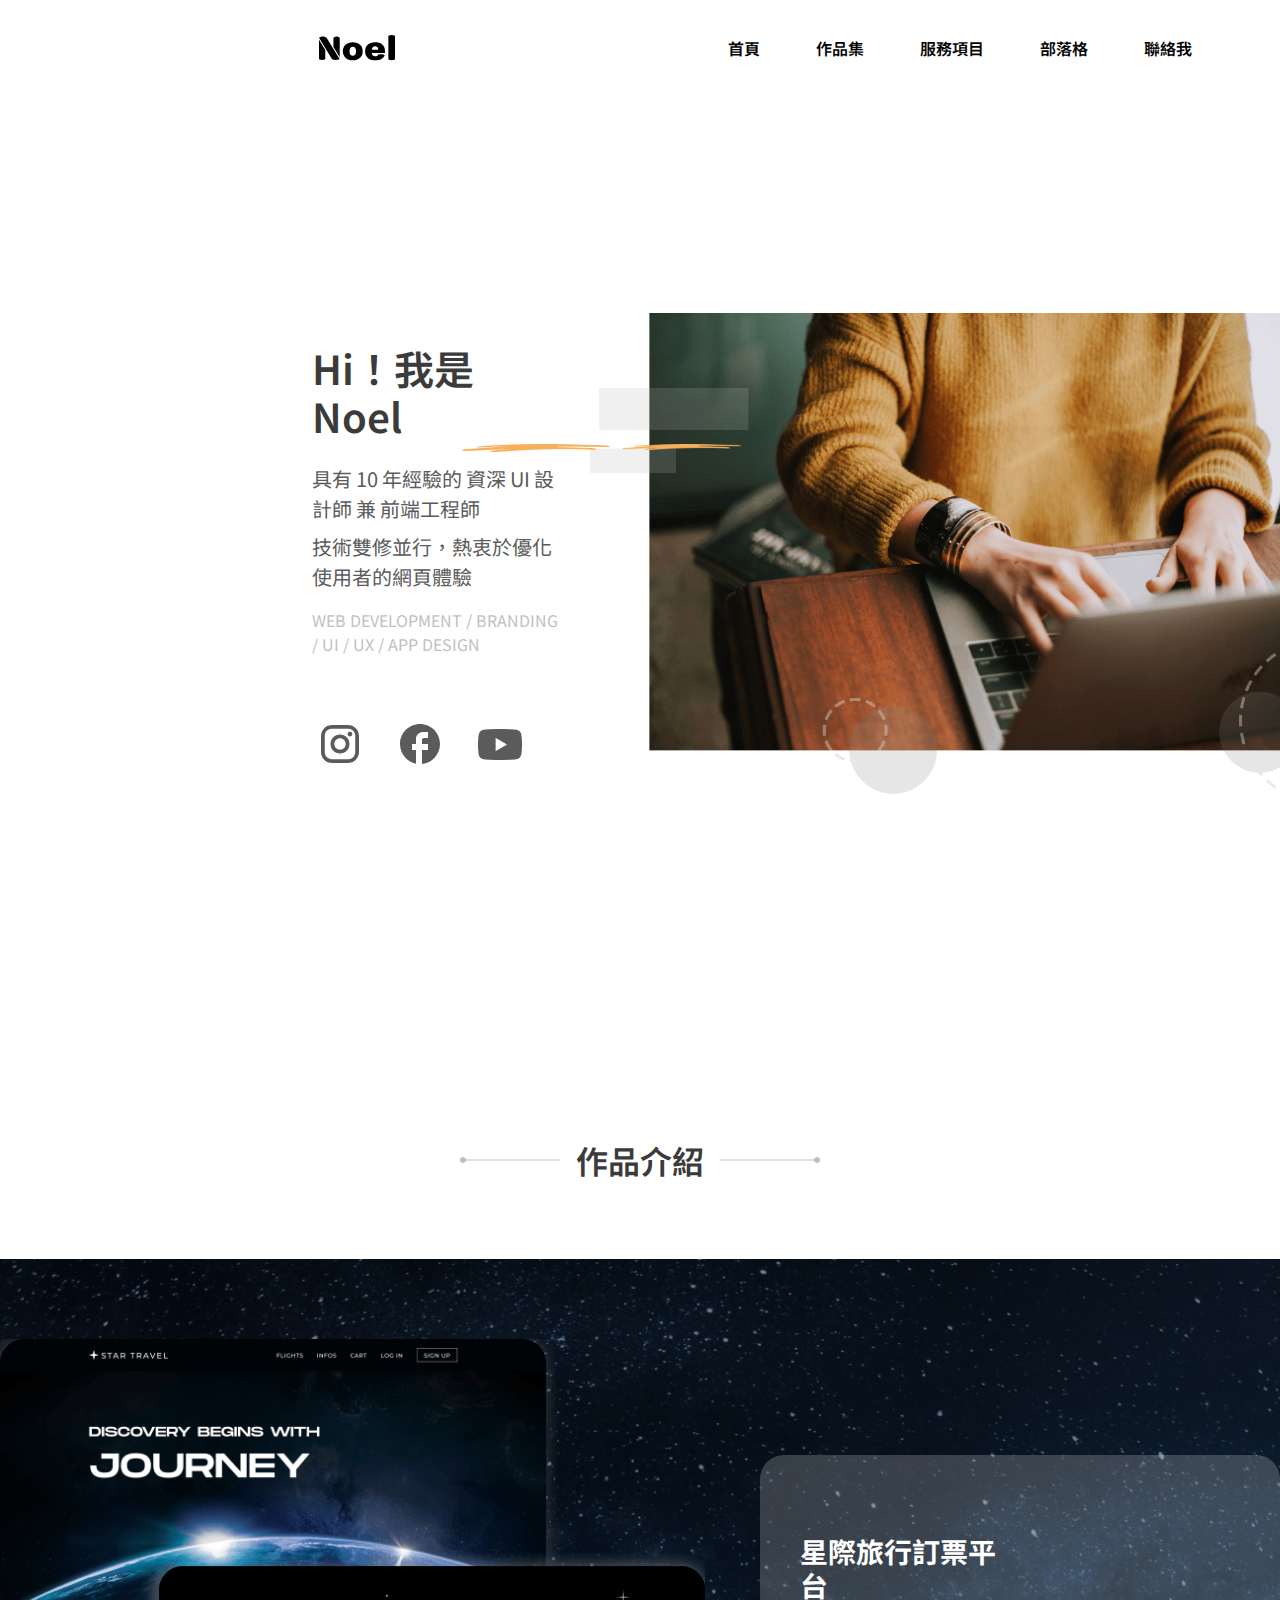
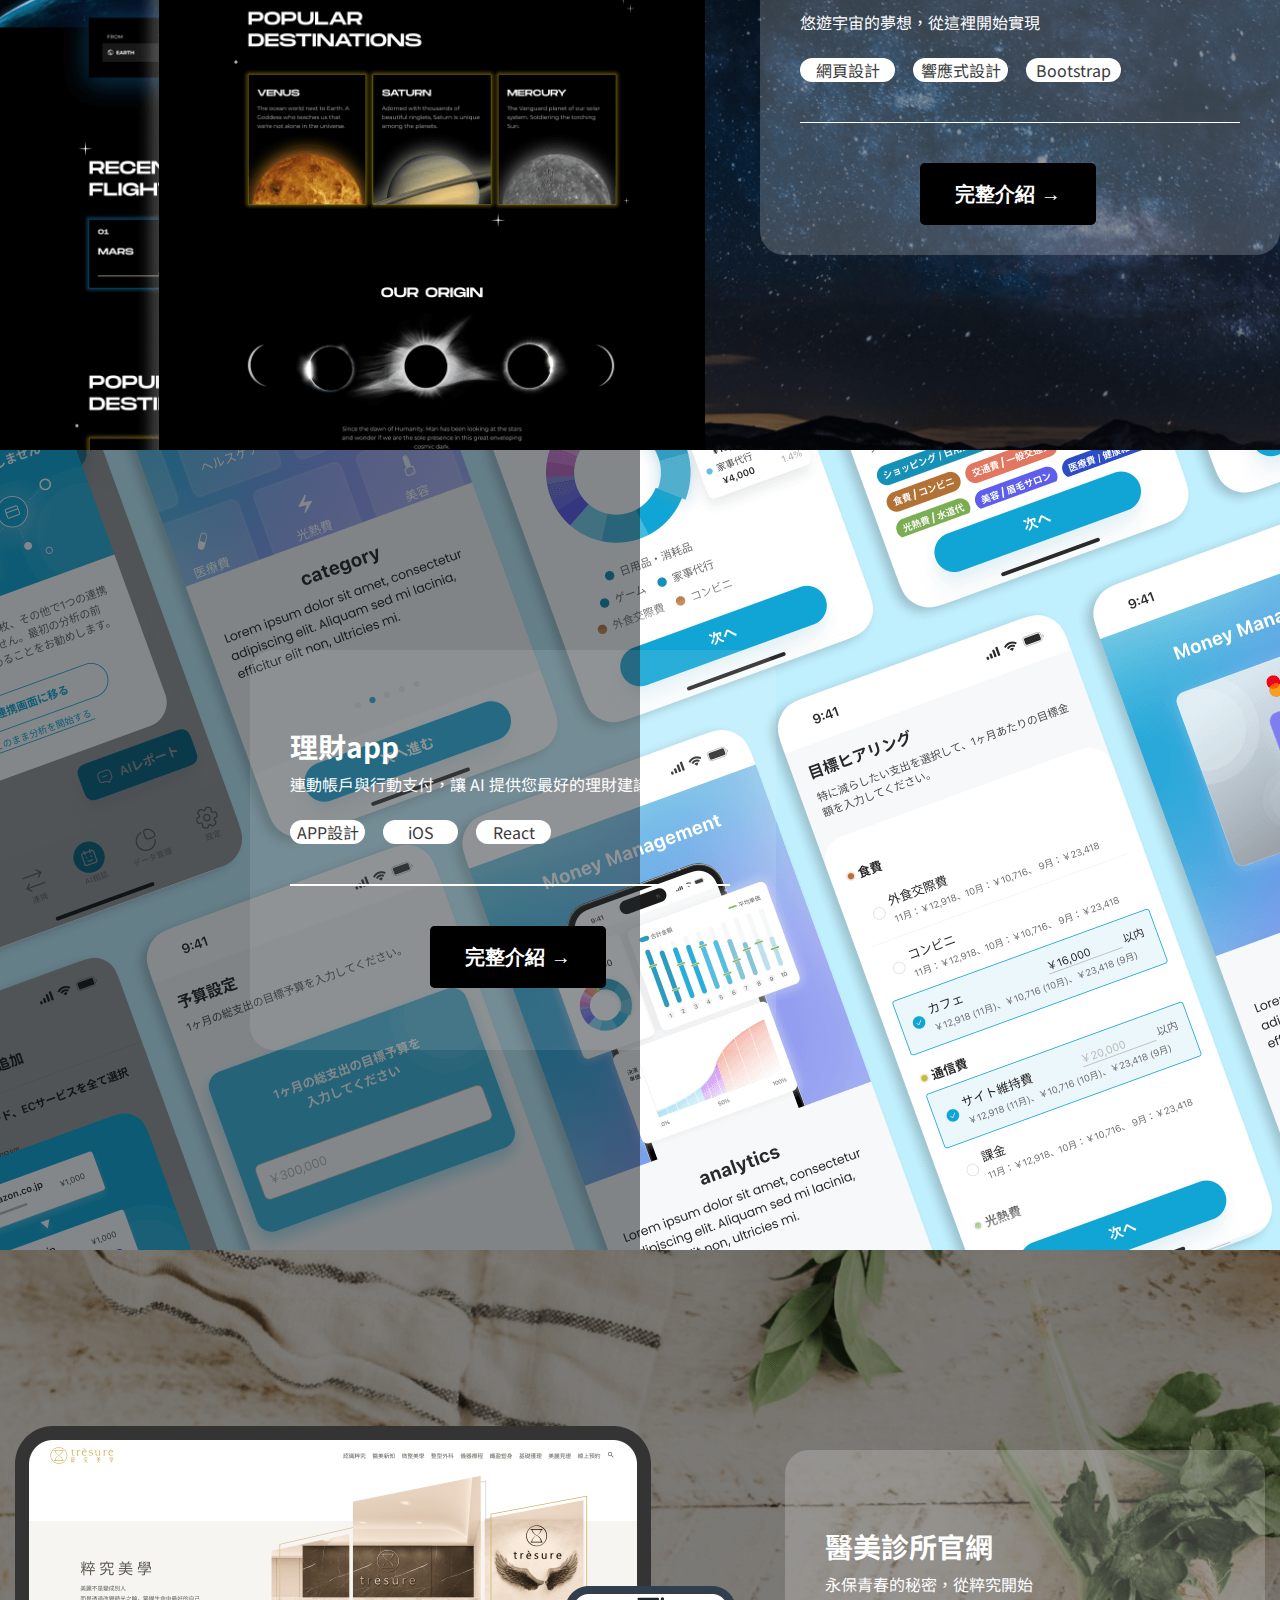
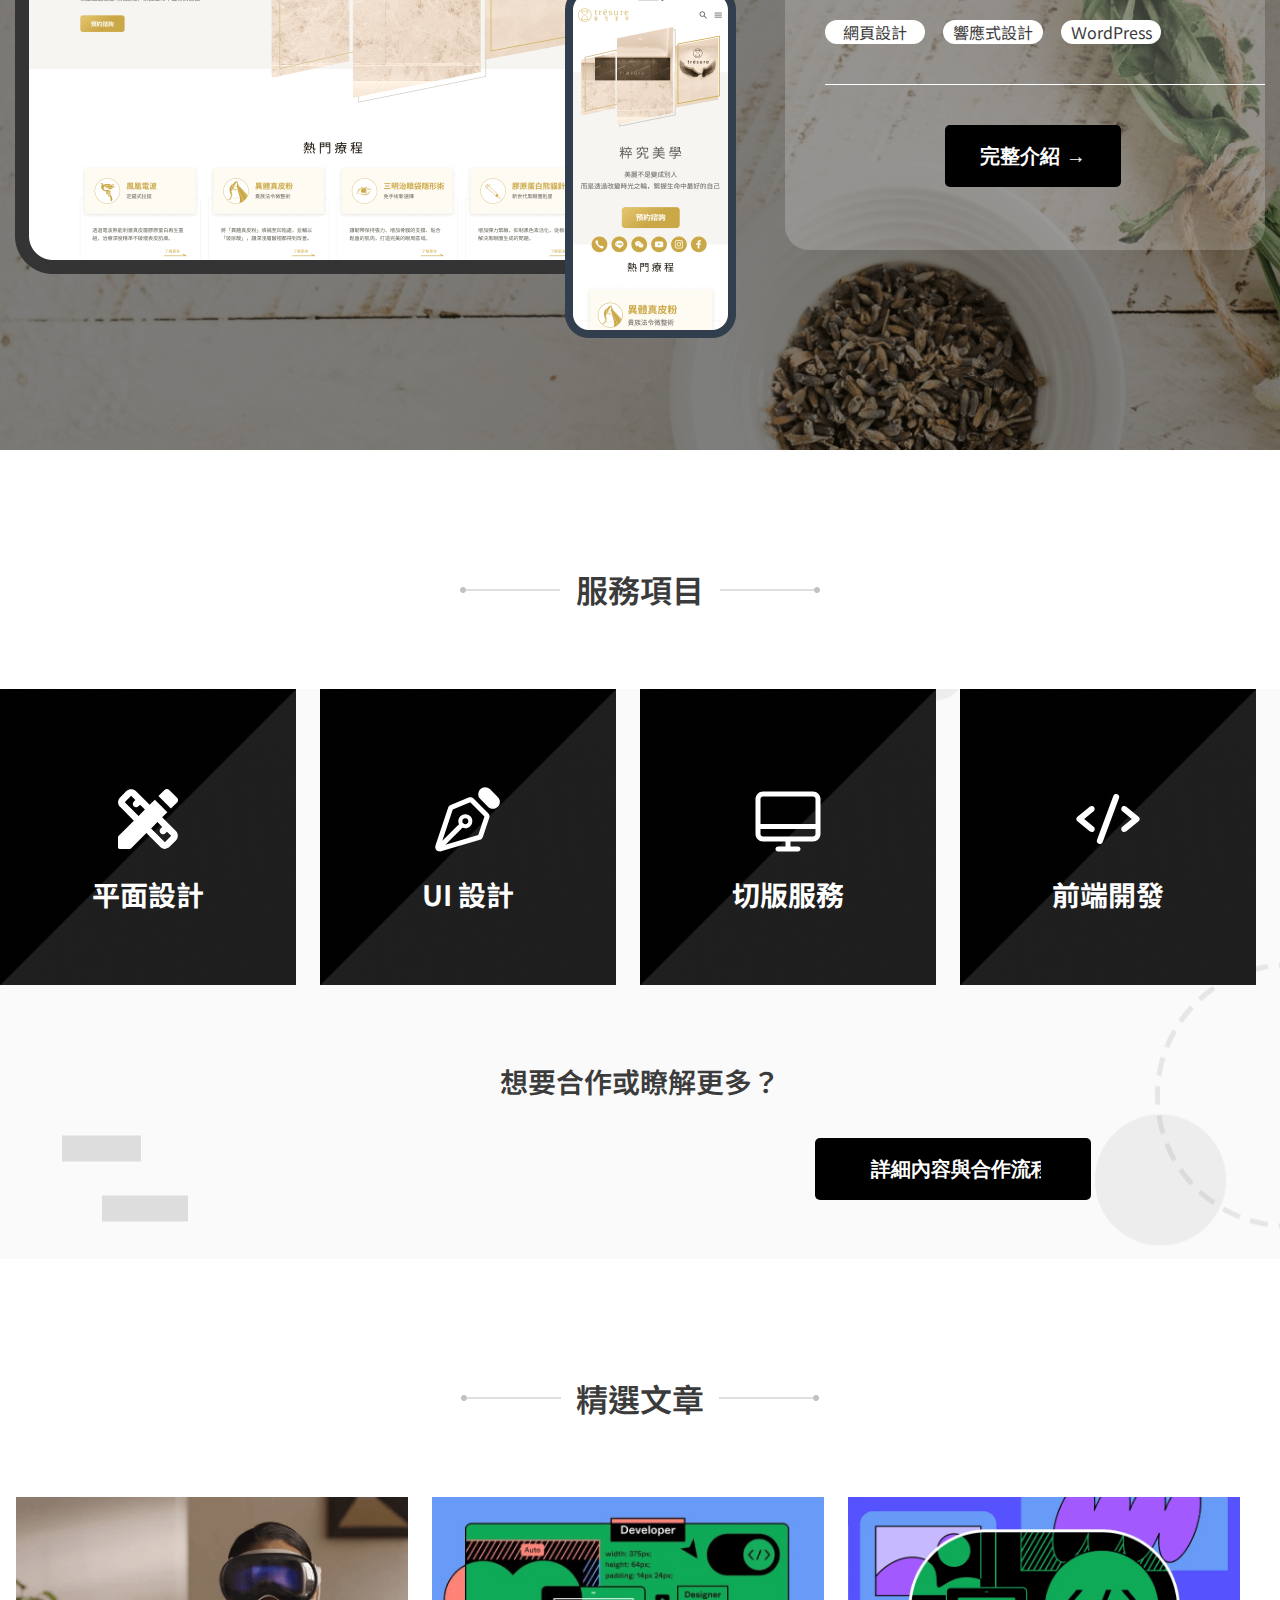
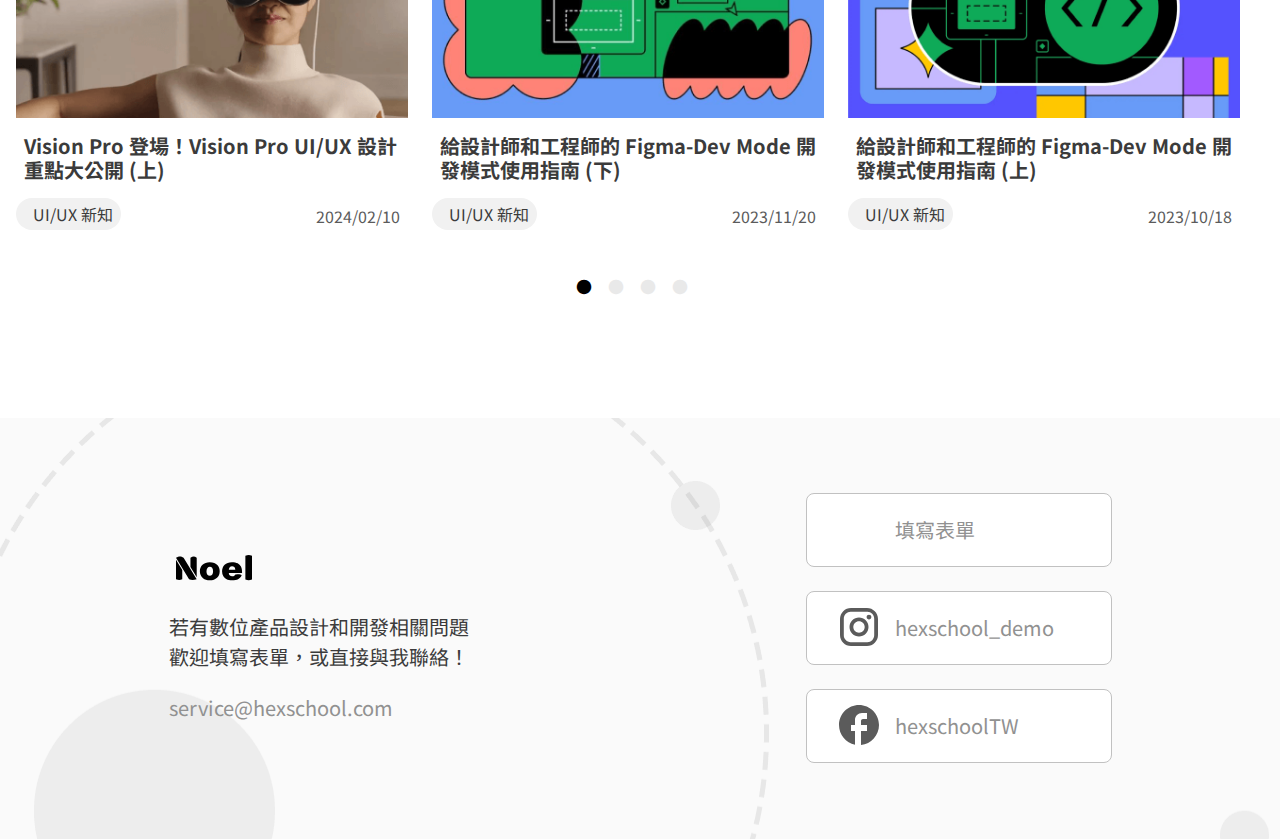
==== commit 6243a4da: "up" ====
--- a/index.html
+++ b/index.html
@@ -73,7 +73,8 @@
         <div class="work-finance-APP">
             <div class="work-finance-APP-inside">
                 <div class="work-finance-APP-bg">
-                    <img class="mobile" src="img/homepage-work2-sm.png" alt="">
+                    <img class="mobile767" src="img/homepage-work2-lg.png" alt="">
+                    <img class="mobile375" src="img/homepage-work2-sm.png" alt="">
                 </div>
                 <div class="work-finance-APP-Text">
                     <h4>理財app</h4>
@@ -85,7 +86,7 @@
                     </ul>
                     <div class="White-Line-04"></div>
                     <div class="Introduction-BTN-04">
-                        <input type="button" value="完整介紹 →" name="full-intro" style="width: 176px;height: 62px;">
+                        <input type="button" value="完整介紹 →" name="full-intro">
                     </div>
                 </div>
             </div>
@@ -107,7 +108,7 @@
                     </ul>
                     <div class="White-Line"></div>
                     <div class="Introduction-BTN">
-                        <input type="button" value="完整介紹 →" name="full-intro" style="width: 176px;height: 62px;">
+                        <input type="button" value="完整介紹 →" name="full-intro">
                     </div>
                 </div>
             </div>
@@ -150,7 +151,7 @@
             <p class="work-service-item-contact">想要合作或瞭解更多？</p>
             
             <div class="Introduction-BTN-detail">
-                <input type="button" value="詳細內容與合作流程 →" name="full-intro-more" style="width: 276px;height: 62px;">
+                <input type="button" value="詳細內容與合作流程 →" name="full-intro-more">
             </div>
 
         </div>
--- a/css/style.css
+++ b/css/style.css
@@ -116,6 +116,12 @@
 .mobile{
 	display: none;
 }
+.mobile767{
+	display: none;
+}
+.mobile375{
+	display: none;
+}
 .profile-intro{
 	display: flex;
 	align-items: center;
@@ -265,6 +271,8 @@
 }
 
 input{
+	width: 176px;
+	height: 62px;
 	border:0;
 	background: #000000;
 	color:#fff;
@@ -446,7 +454,6 @@
 	background-size:cover;
 	background-position: center;
 	background-repeat: no-repeat;
-	/*background-image: url("https://i.postimg.cc/Zq93vSw3/homepage-work1-bg.png");*/
 	background-image: url("../img/homepage-work3-bg.png");
 	top: 0;
 	left: 0;
@@ -779,7 +786,7 @@
 		padding-right: 15px;
 	}
 	.headerUL{
-		margin-left: 440px;
+		margin-left: 400px;
 	}
 	.headerUL li{
 		padding-bottom: 24px;
@@ -807,7 +814,7 @@
 	}
 	.profile-intro-picture01{
 		margin-bottom: 20px;
-		margin-left: 130px;
+		margin-left: 140px;
 	}
 	.profile-intro-picture02{
 		display: none;
@@ -1322,9 +1329,6 @@
 	.profile-intro-Text {
 		text-align: center;
 	}
-	.profile-intro-mid {
-		border: 1px solid black;
-	}
 	.mobile{
 		display: block;
 	}
@@ -1397,27 +1401,126 @@
 		margin-bottom: 40px;
 	}
 
+
+
 	.work-finance-APP {
 		width: 100%;
 		height: auto;
 		flex-direction: column;
-		background-image: url(../img/homepage-work2-lg.png);
+		background-image: none;
 	}
 	.work-finance-APP-inside {
 		width: 100%;
-	}
-}
-
-
-
-/*你好，冒險者，以下是414尺寸會看到的世界*/
-
-
-@media(max-width: 414px)
-{
-
-}
-
+		background: #fff;
+		padding-left: 0px;
+		padding-top: 0px;
+	}
+	.work-finance-APP-Text {
+		width: auto;
+		height: auto;
+	}
+	.work-finance-APP::before {
+		
+		background-image: none;
+	}
+	.mobile767{
+		display: block;
+	}
+	.White-Line-04 {
+		display: none;
+	}
+	.work-finance-APP h4 {
+		padding-left: 350px;
+		color: #1E1E1E;
+	}
+	.work-finance-APP-P {
+		color: #5B5B5B;
+	}
+	.work-finance-APP li {
+		background: #F1F1F1;
+	}
+	.work-finance-APP-P {
+		padding-left: 230px;
+	}
+	.work-finance-APP ul {
+		padding-left: 250px;
+	}
+	.work-finance-APP a {
+		padding-bottom: 20px;
+	}
+	.Introduction-BTN-04{
+		margin-left: 300px;
+	}
+
+
+	.work-medical-beauty-inside {
+		flex-direction: column;
+	}
+	.work-medical-beauty-bg {
+		max-width: 100%;
+		background-image: url(../img/homepage-work3-bg.png);
+
+	}
+	.work-medical-beauty::before {
+		background-image: none;
+	}
+	.work-medical-beauty-Text {
+		max-width: 100%;
+		width: 767px;
+		height: auto;
+		text-align: center;
+		background-color: rgba(255, 255, 255, 100%);
+		padding-left: 0px;
+		padding-bottom: 0px;
+		border-radius: 0px;
+	}
+	.work-medical-beauty-Text h4 {
+		padding-left: 0px;
+		margin-right: 0px;
+		color: #1E1E1E;
+	}
+	.work-medical-beauty-P {
+		color: #5B5B5B;
+		padding-left: 0px;
+	}
+	.work-medical-beauty-Text ul {
+		padding-left: 250px;
+	}
+
+
+	.work-service-item-title {
+		background: #FAFAFA;
+	}
+	.work-service-item {
+		background-image: none;
+		background: #FAFAFA;
+		height: auto;
+	}
+	.work-service-item-text {
+		flex-direction: column;
+	}
+	.work-service-item-top {
+		padding-top: 96px;
+	}
+	.work-service-item-slogon {
+		padding-top: 180px;
+	}
+	.Introduction-BTN-detail {
+		margin-left: 230px;
+	}
+
+
+	.work-featured-articles-inside {
+		flex-direction: column;
+	}
+	.con07-title {
+		width: 100%;
+	}
+	.footer {
+		flex-direction: column;
+	}
+
+}
 
 
 /*你好，冒險者，以下是375尺寸會看到的世界*/
@@ -1425,5 +1528,65 @@
 
 @media(max-width: 375px)
 {
-
-}
+	.headerUL {
+		margin-left: 60px;
+	}
+	.headerUL li {
+		width: 20px;
+		margin-right: 20px;
+	}
+	.headerUL li a {
+		margin-right: 0px;
+	}
+	.profile-intro-picture01{
+		display: none;
+	}
+	.profile-intro-picture02{
+		display: block;
+	}
+	.profile-intro-Text {
+		margin-top: 0px;
+		margin-left: 0px;
+	}
+	.profile-intro-mid {
+		width: 268px;
+	}
+	.work-star-travel-Text {
+		width: 375px;
+	}
+	.work-star-travel-Text h3 {
+		padding-left: 0px;
+        padding-right: 0px;
+	}
+	.work-star-travel-P {
+		padding-left: 0px;
+        padding-right: 0px;
+	}
+	.mobile375{
+		display: block;
+	}
+	.mobile767{
+		display: none;
+	}
+	.work-finance-APP-Text {
+		text-align: center;
+	}
+	.work-finance-APP h4 {
+		padding-left: 0px;
+		padding-right: 0px;
+		padding-top: 24px;
+	}
+	.work-finance-APP-P {
+		width: 327px;
+		padding-left: 15px;
+		text-align: center;
+	}
+	.work-finance-APP ul {
+		padding-left: 35px;
+	}
+	.Introduction-BTN-04 {
+		width: 128px;
+		height: 40px;
+		margin-left: 100px;
+	}
+}
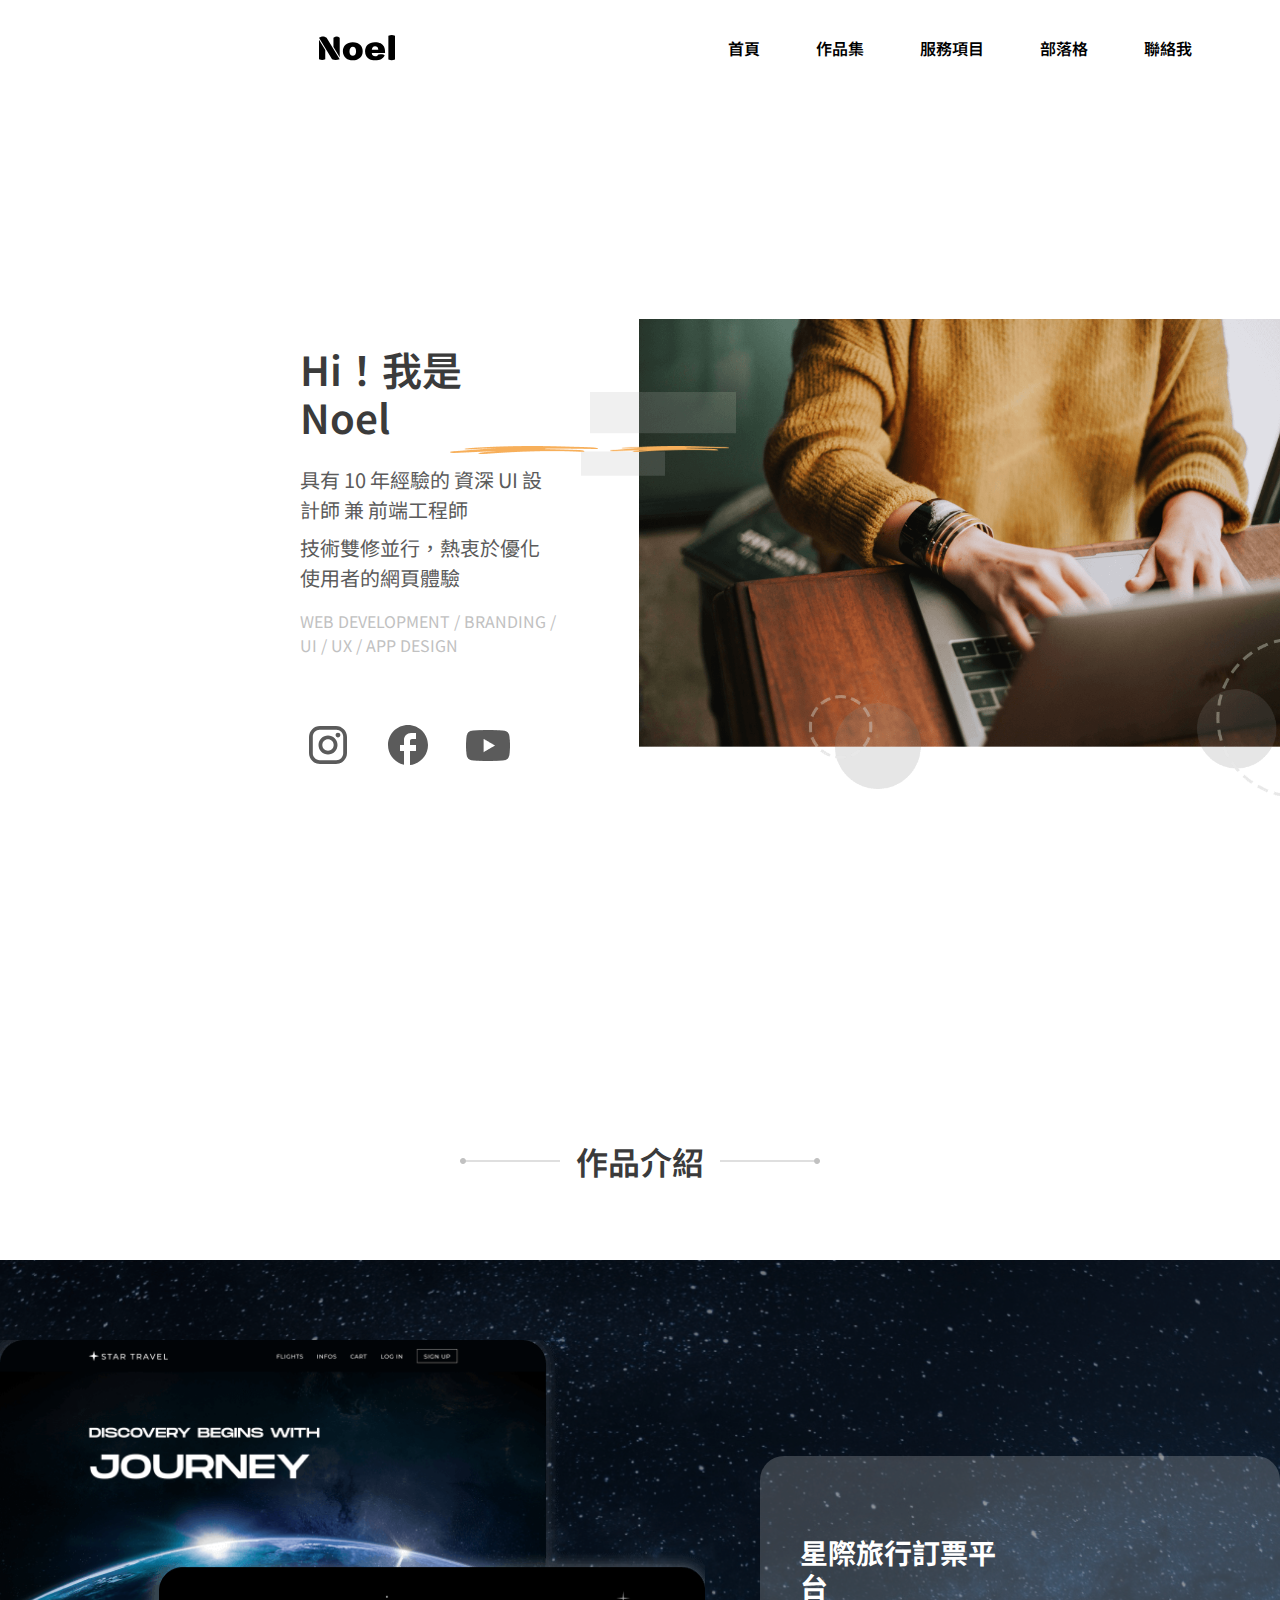
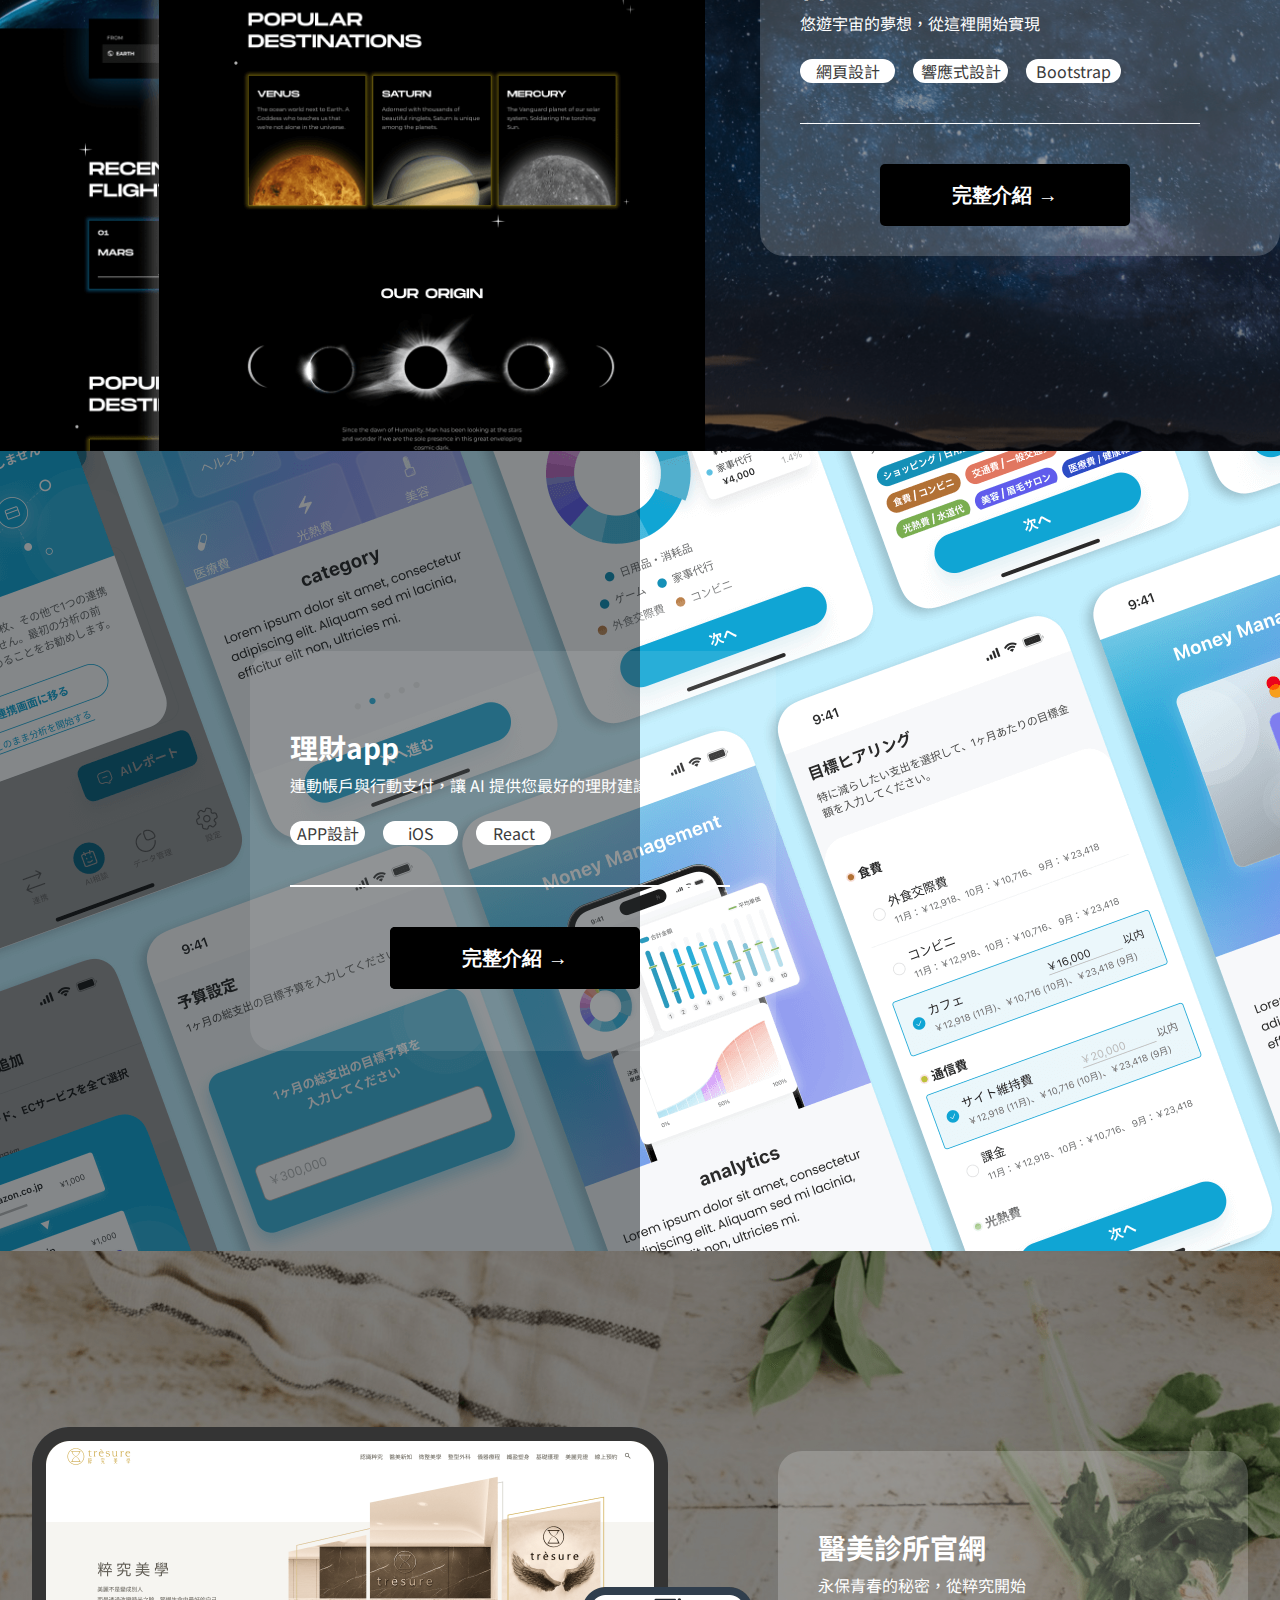
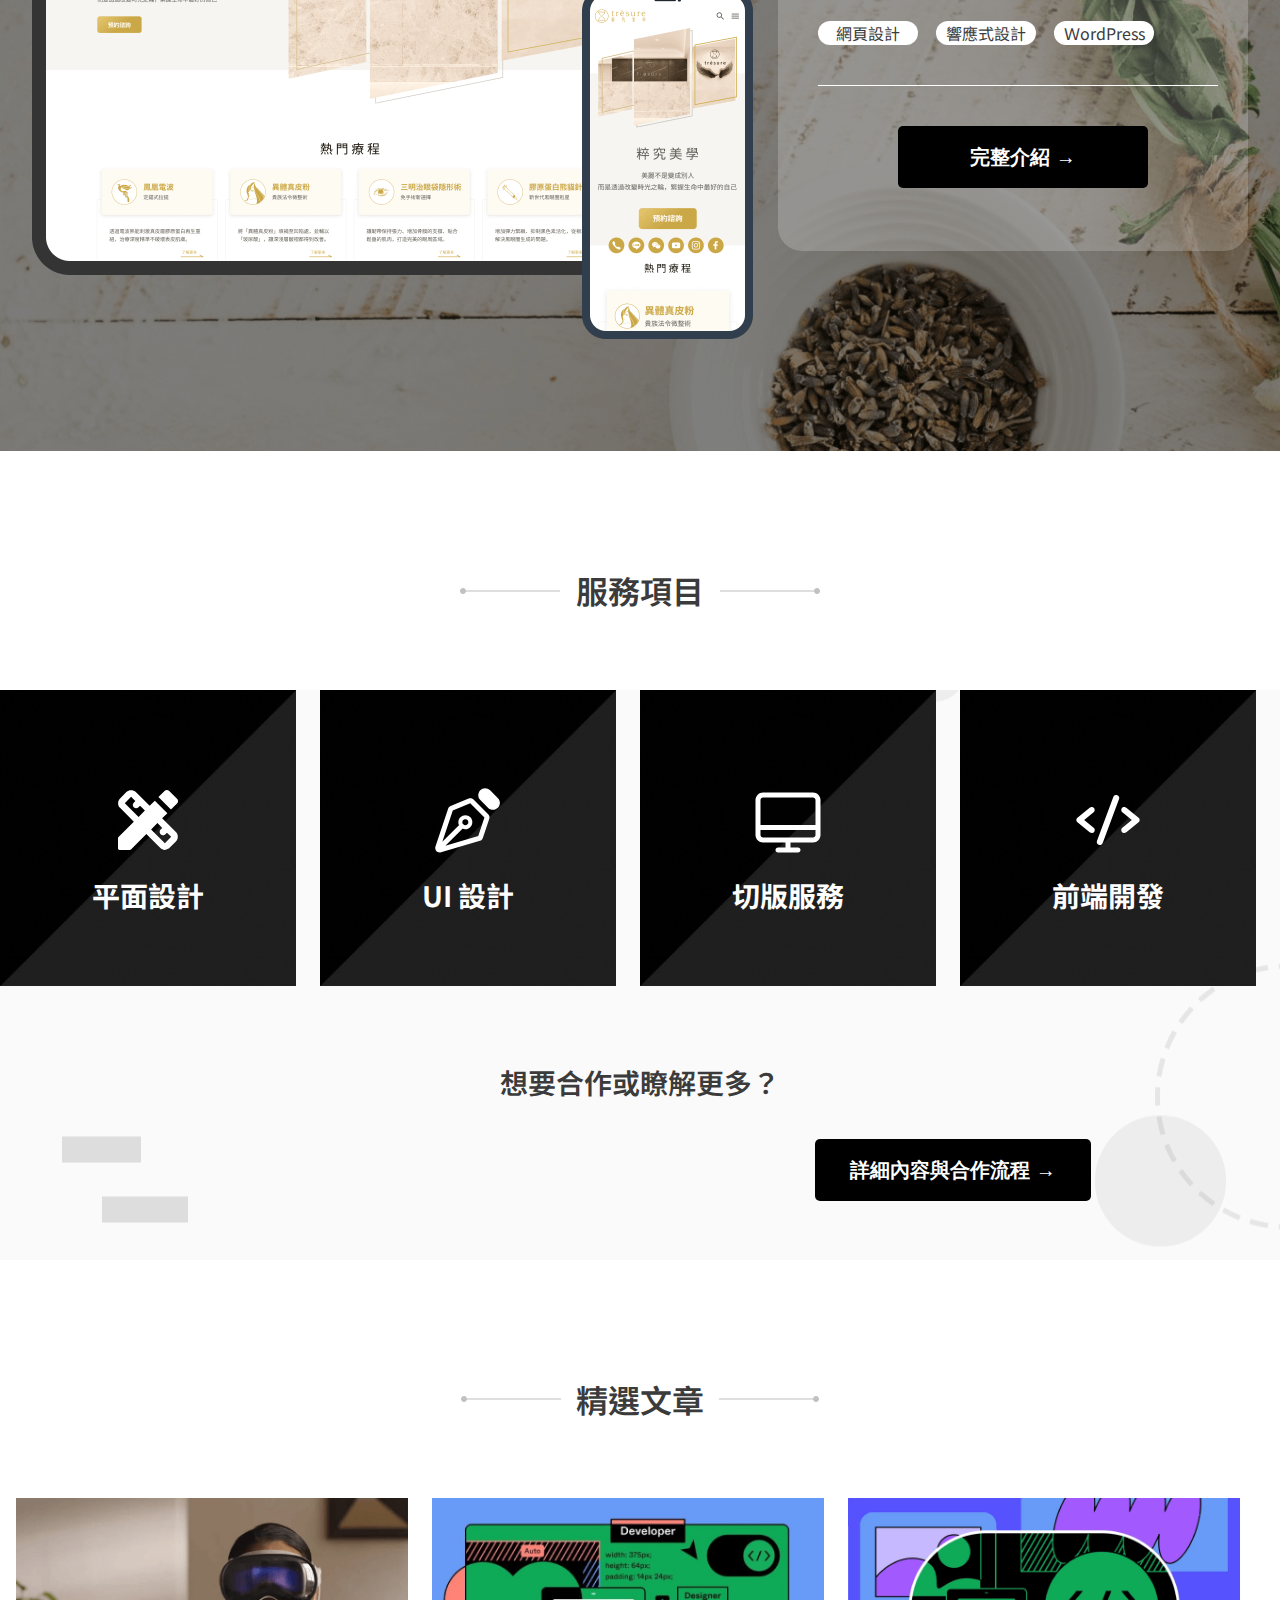
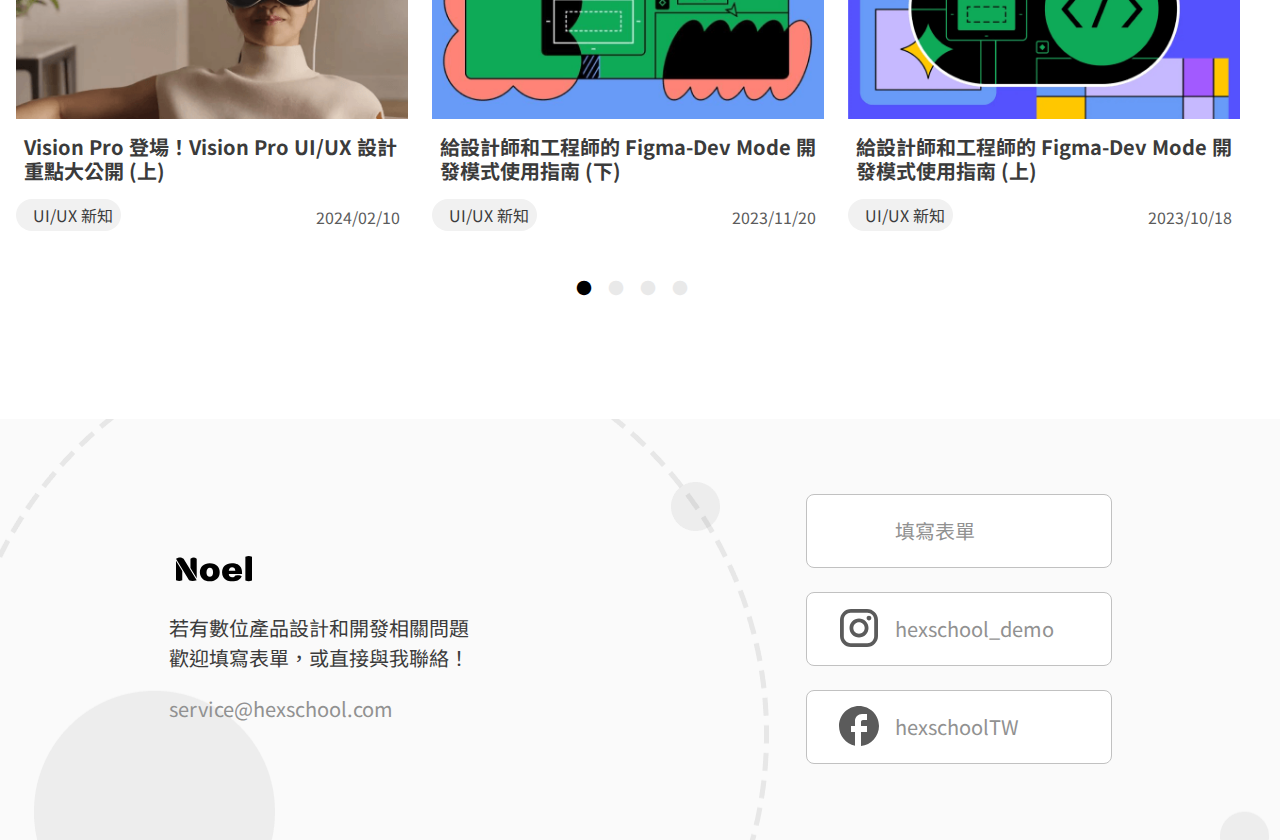
==== commit fa546b81: "update 575 375" ====
--- a/index.html
+++ b/index.html
@@ -64,7 +64,7 @@
                     </ul>
                     <div class="White-Line"></div>
                     <div class="Introduction-BTN">
-                        <input type="button" value="完整介紹 →" name="full-intro" style="width: 176px;height: 62px;">
+                        <input type="button" value="完整介紹 →" name="full-intro">
                     </div>
                 </div>
             </div>
--- a/css/style.css
+++ b/css/style.css
@@ -125,6 +125,7 @@
 .profile-intro{
 	display: flex;
 	align-items: center;
+	justify-content: center;
 }
 
 .profile-intro-logo{
@@ -141,17 +142,18 @@
 
 .profile-intro-Text{
 	position: relative;
-	margin-top: 248px;
-	margin-left: 312px;
+	margin-left: 300px;
 }
 .profile-intro-picture01 {
-	margin-left: 24px;
+	/*max-width: 600px;*/
+	padding-left: 24px;
 }
 .profile-intro-lg{
 	color: #3B3B3B;
 	font-size: 40px;
 	font-weight: 600;
 	line-height: 48px;
+	padding-top: 249px;
 	padding-bottom: 24px;
 	
 }
@@ -165,13 +167,13 @@
 .mark01{
 	position: absolute;
 	width: 148px;
-	top: 100px;
+	top: 350px;
 	left: 150px;
 }
 .mark02{
 	position: absolute;
 	width: 119px;
-	top: 100px;
+	top: 350px;
 	left: 310px;
 }
 
@@ -264,14 +266,14 @@
 	padding-top: 8px;
 }
 .White-Line{
-	width: 440px;
+	width: 400px;
 	height: 1px;
 	border-top: solid #fff 1px;
 	margin-bottom: 40px;
 }
 
 input{
-	width: 176px;
+	width: 250px;
 	height: 62px;
 	border:0;
 	background: #000000;
@@ -289,7 +291,7 @@
 
 
 .Introduction-BTN{
-	margin-left: 120px;
+	margin-left: 80px;
 }
 
 .work-star-travel-Text ul{
@@ -389,17 +391,18 @@
 	font-size:28px ;
 	font-weight:700;
 	line-height:33.6px ;
+	text-align: left;
+	padding-top: 80px;
 	padding-left: 40px;
-	padding-top: 80px;
-	padding-right: 262px;
 }
 .work-finance-APP-P{
+	text-align: left;
 	color: #fff;
 	font-size: 16px;
 	font-weight: 400;
 	line-height: 24px;
 	padding-top: 8px;
-	padding-left: 40px;
+	padding-left: 40px;;
 }
 .work-finance-APP ul{
 	padding-top: 24px;
@@ -438,7 +441,7 @@
 	height: 62px;
 	background: #000000;
 	border-radius: 5px;
-	margin-left: 180px;
+	margin-left: 140px;
 	margin-bottom: 56px;
 }
 
@@ -471,7 +474,7 @@
 }
 .work-medical-beauty-bg{
 	padding-top: 176px;
-	padding-right: 49px;
+	padding-right: 25px;
 	padding-bottom: 112px;
 }
 .work-medical-beauty-Text{
@@ -1430,8 +1433,10 @@
 		display: none;
 	}
 	.work-finance-APP h4 {
-		padding-left: 350px;
+		text-align: center;
+		padding-left: 0px;
 		color: #1E1E1E;
+		padding-top: 40px;
 	}
 	.work-finance-APP-P {
 		color: #5B5B5B;
@@ -1449,7 +1454,7 @@
 		padding-bottom: 20px;
 	}
 	.Introduction-BTN-04{
-		margin-left: 300px;
+		margin-left: 250px;
 	}
 
 
@@ -1506,7 +1511,7 @@
 		padding-top: 180px;
 	}
 	.Introduction-BTN-detail {
-		margin-left: 230px;
+		margin-left: 240px;
 	}
 
 
@@ -1518,6 +1523,101 @@
 	}
 	.footer {
 		flex-direction: column;
+	}
+
+}
+
+@media(max-width: 576px)
+{
+    .headerUL {
+		margin-left: 95px;
+	}
+	.headerUL li {
+		width: auto;
+	}
+	.work-finance-APP h4 {
+		font-size: 20px;
+		padding-top: 40px;
+		text-align: center;
+		padding-left: 0px;
+		padding-right: 0px;
+	}
+	.work-finance-APP-P {
+		padding-left: 0px;
+		padding-right: 0px;
+		text-align: center;
+	}
+	.work-finance-APP ul {
+		display: flex;
+		justify-content: center;
+		padding-left: 0px;
+	}
+	.Introduction-BTN-04 {
+		margin-left: 160px;
+	}
+	.work-medical-beauty-Text ul {
+		display: flex;
+		justify-content: center;
+        padding-left: 0px;
+    }
+	.Introduction-BTN-detail {
+		margin-left: 150px;
+	}
+	.content07-box {
+		width: 100%;
+	}
+	.content07-box img {
+		padding-left: 80px;;
+	}
+}
+
+@media(max-width: 414px)
+{
+	.headerLogo {
+		padding-left: 5px;
+		padding-right: 5px;
+	}
+	.headerUL {
+		margin-left: 20px;
+	}
+	.headerUL li a {
+		font-size: 16px;
+	}
+	.profile-intro-Text {
+		margin-left: 0px;
+	}
+	.profile-intro-Text {
+		max-width: 70%;
+	}
+	.work-finance-APP h4 {
+		font-size: 28px;
+	}
+	.work-star-travel-Text h3 {
+		font-size: 28px;
+		padding-top: 40px;
+		padding-left: 0px;
+		padding-right: 0px;
+		text-align: center;
+	}
+	.work-star-travel-P {
+		padding-left: 0px;
+		padding-right: 0px;
+	}
+	.Introduction-BTN-04 {
+		margin-left: 80px;
+	}
+	.work-medical-beauty-Text h4 {
+		font-size: 28px;
+		padding-top: 24px;
+	}
+	.Introduction-BTN-detail {
+		margin-left: 80px;
+	}
+	.work-featured-articles-title {
+		padding-top: 40px;
+	}
+	.content07-box img {
+		padding-left: 0px;
 	}
 
 }
@@ -1587,6 +1687,16 @@
 	.Introduction-BTN-04 {
 		width: 128px;
 		height: 40px;
-		margin-left: 100px;
-	}
-}
+		margin-left: 80px;
+	}
+	.work-medical-beauty-Text ul {
+		padding-left: 0px;
+	}
+
+	.Introduction-BTN-detail {
+		margin-left: 50px;
+	}
+	.content07-box {
+		width: 100%;
+	}
+}
